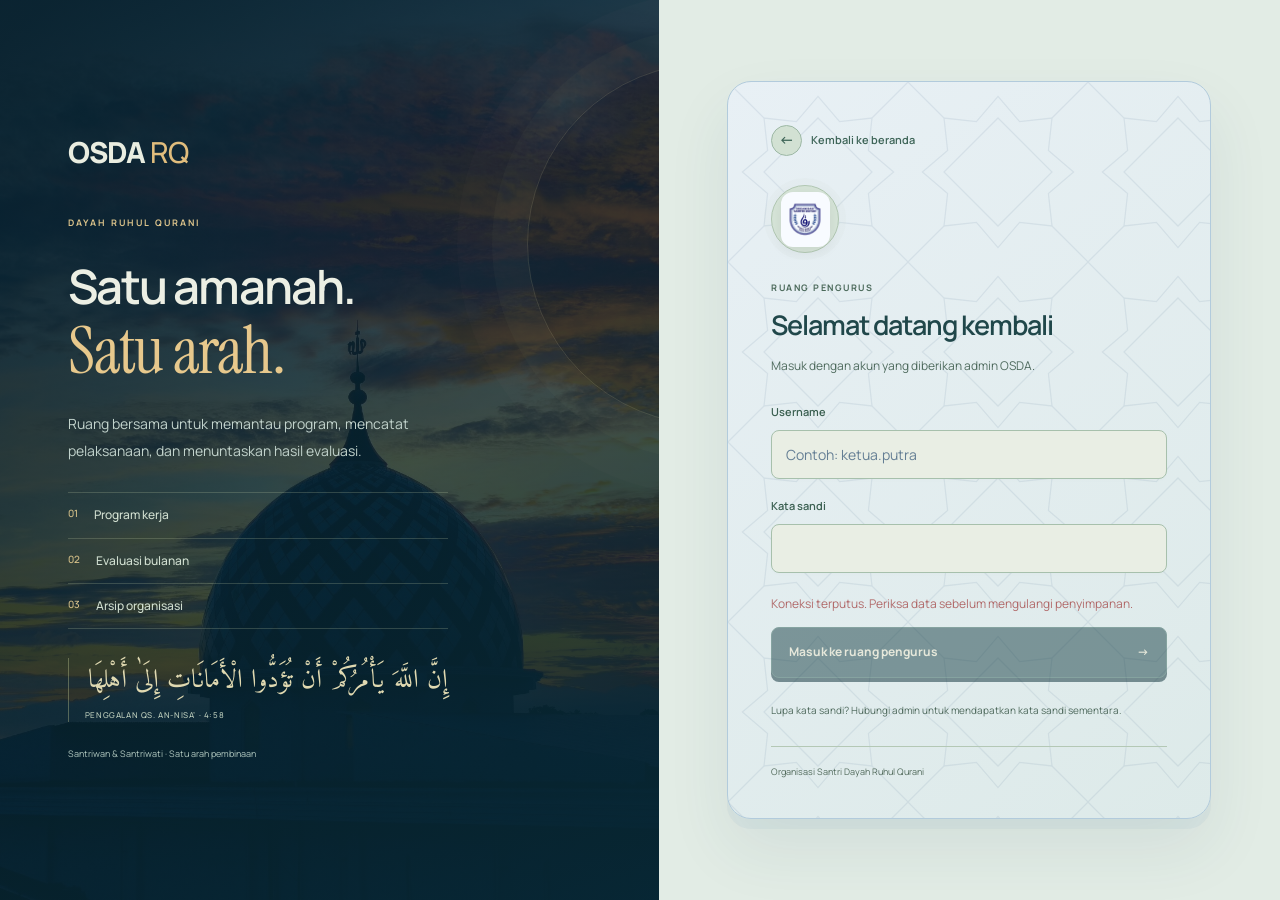
==== ruang-pengurus/index.html @ ea2b53e0 "Rapikan landing ponsel dan alamat ruang pengurus" ====
<!doctype html>
<html lang="id">
  <head>
    <base target="_self" /><meta name="viewport" content="width=device-width, initial-scale=1"><title>Ruang Pengurus · OSDA RQ</title>
    <style>
  @import url("https://fonts.googleapis.com/css2?family=Cormorant+Garamond:wght@500;600;700&family=Plus+Jakarta+Sans:wght@400;500;600;700;800&family=Sora:wght@400;500;600;700&display=swap");
  :root {
    --navy: #1c365e;
    --navy-deep: #101f3a;
    --blue: #3d639c;
    --teal: #2c827f;
    --gold: #bf9559;
    --ink: #21334e;
    --slate: #6c7d92;
    --line: #e2e8f0;
    --pale: #f0f4fa;
    --white: #fff;
    --surface: #e8f0f7;
    --shadow: 0 4px 22px #1c365e05;
    color: var(--ink);
    background: #f4f7fb;
    font:
      14px/1.65 "Plus Jakarta Sans",
      system-ui,
      sans-serif;
    font-synthesis: none;
    -webkit-font-smoothing: antialiased;
  }
  * {
    box-sizing: border-box;
  }
  [hidden] {
    display: none !important;
  }
  .login-screen {
    min-height: 100vh;
    display: grid;
    grid-template-columns: 1fr 1fr;
    background: #f3f6fb;
  }
  .login-story {
    position: relative;
    padding: 70px clamp(35px, 6vw, 110px);
    display: flex;
    flex-direction: column;
    justify-content: center;
    color: #fff;
    overflow: hidden;
    background:
      radial-gradient(ellipse at 100% 100%, #2d646a70, transparent 65%),
      linear-gradient(145deg, #142943, #223f64);
  }
  .login-story::after {
    content: "";
    position: absolute;
    width: 410px;
    height: 410px;
    border: 1px solid #a7c2d51a;
    border-radius: 50%;
    right: -230px;
    top: 6%;
    box-shadow:
      0 0 0 45px #cde0eb06,
      0 0 0 90px #cde0eb04;
    pointer-events: none;
  }
  .login-wordmark {
    font:
      600 22px Sora,
      sans-serif;
    letter-spacing: 2px;
    margin-bottom: 65px;
  }
  .login-wordmark b {
    color: #cfb17b;
  }
  .login-story .eyebrow {
    color: #c9b58b;
    font-size: 9px;
  }
  .login-story h1 {
    color: #fff;
    font-size: clamp(30px, 3.1vw, 48px);
    line-height: 1.45;
    letter-spacing: -1.5px;
    margin: 18px 0;
  }
  .login-story > p {
    color: #b9ccdd;
    max-width: 370px;
    font-size: 13px;
    line-height: 2;
  }
  .login-pillars {
    margin: 25px 0 60px;
    border-top: 1px solid #8aa4bb30;
    max-width: 360px;
  }
  .login-pillars span {
    display: flex;
    gap: 18px;
    border-bottom: 1px solid #8aa4bb30;
    padding: 15px 0;
    font-size: 10px;
    color: #c6b080;
  }
  .login-pillars b {
    color: #d5e1ec;
    font-size: 11px;
    font-weight: 500;
  }
  .login-story > small {
    color: #91aac0;
    font-size: 9px;
  }
  .login-panel {
    width: min(100%, 430px);
    margin: auto;
    padding: 45px 35px;
  }
  .login-logo {
    width: 68px;
    height: 68px;
    display: grid;
    place-items: center;
    background: var(--surface);
    border: 1px solid #dfe7ee;
    border-radius: 19px;
    box-shadow: 0 6px 20px #1c365e07;
    margin-bottom: 29px;
  }
  .login-logo img {
    width: 51px;
    height: 51px;
    object-fit: contain;
  }
  .login-panel .eyebrow {
    font-size: 9px;
    color: #647e97;
  }
  .login-panel h2 {
    font-size: 24px;
    letter-spacing: -0.8px;
    line-height: 1.5;
    margin: 10px 0;
  }
  .login-panel > p {
    color: #63788e;
    font-size: 12px;
    line-height: 1.9;
  }
  .login-panel form {
    margin-top: 27px;
  }
  .login-panel .field {
    margin-bottom: 17px;
    font-size: 11px;
    color: #3c5570;
  }
  .login-panel input {
    min-height: 47px;
    background: var(--surface);
    border-radius: 9px;
    font-size: 13px;
    padding: 11px 13px;
  }
  .login-panel .login-submit {
    width: 100%;
    display: flex;
    justify-content: space-between;
    padding: 13px 17px;
    border-radius: 9px;
    background: #234368;
    font-size: 12px;
    box-shadow: 0 4px 0 #152d49;
  }
  .login-submit:disabled {
    opacity: 0.7;
  }
  .login-panel .login-help {
    font-size: 10px;
    margin-top: 24px;
  }
  .login-owner-action {
    color: #4b6b8a;
    text-decoration: underline;
    text-underline-offset: 4px;
    font-size: 10px;
    padding: 8px 0;
  }
  .login-footer {
    display: block;
    margin-top: 35px;
    color: #7b8da1;
    font-size: 9px;
  }
  #password-dialog {
    max-width: 460px;
  }
  #password-help {
    font-size: 12px;
    color: #63788d;
  }
  .account-grants {
    display: grid;
    gap: 10px;
    margin-top: 24px;
  }
  .account-grant {
    display: flex;
    justify-content: space-between;
    gap: 15px;
    align-items: center;
    padding: 15px;
    border: 1px solid #dfe7ef;
    border-radius: 10px;
    background: var(--surface);
  }
  .account-grant strong {
    display: block;
    font-size: 12px;
  }
  .account-grant small {
    display: block;
    color: #6d8196;
    font-size: 10px;
  }
  .mentor-note {
    padding: 20px;
    border: 1px solid #d9e8e4;
    border-left: 3px solid #6c9b8d;
    border-radius: 11px;
    margin-bottom: 14px;
    background: var(--surface);
  }
  .mentor-note h3 {
    font-size: 14px;
    margin-bottom: 8px;
  }
  .mentor-note p {
    font-size: 12px;
    line-height: 1.9;
  }
  .mentor-note small {
    color: #6c8194;
    font-size: 10px;
  }
  @media (max-width: 760px) {
    .login-screen {
      grid-template-columns: 1fr;
      background: linear-gradient(155deg, #e8f0f7, #f8fafc);
    }
    .login-story {
      display: none;
    }
    .login-panel {
      padding: 40px 27px;
    }
    .login-panel h2 {
      font-size: 24px;
    }
    .login-panel input {
      font-size: 16px;
    }
    .topbar-right > .button {
      font-size: 9px;
      padding: 7px 9px;
    }
    .account-grant {
      flex-wrap: wrap;
    }
  }
  body {
    margin: 0;
  }
  button,
  input,
  select,
  textarea {
    font: inherit;
  }
  button,
  a {
    cursor: pointer;
    -webkit-tap-highlight-color: transparent;
  }
  button {
    border: 0;
    color: inherit;
    background: none;
  }
  button,
  a,
  input,
  select,
  textarea {
    transition:
      background 0.18s,
      border-color 0.18s,
      box-shadow 0.18s,
      transform 0.18s;
  }
  a {
    color: #345e96;
    text-underline-offset: 4px;
  }
  a:hover {
    color: var(--teal);
  }
  :focus-visible {
    outline: 3px solid #5b97cb;
    outline-offset: 3px;
  }
  h1,
  h2,
  h3,
  h4,
  p {
    margin-top: 0;
  }
  h1,
  h2,
  h3,
  h4 {
    font-family: Sora, "Plus Jakarta Sans", sans-serif;
  }
  h1 {
    font-size: 29px;
    line-height: 1.3;
    font-weight: 600;
    letter-spacing: -1.1px;
    margin-bottom: 0;
  }
  h2 {
    font-size: 21px;
    line-height: 1.5;
    font-weight: 600;
    letter-spacing: -0.6px;
  }
  h3 {
    font-size: 17px;
    line-height: 1.5;
    font-weight: 600;
    letter-spacing: -0.35px;
  }
  p {
    line-height: 1.8;
  }
  svg {
    flex-shrink: 0;
    width: 20px;
    height: 20px;
  }
  ::selection {
    background: #c9deed;
    color: #122c4a;
  }
  .skip {
    position: fixed;
    top: -100px;
    left: 20px;
    z-index: 100;
    padding: 12px 20px;
    background: var(--surface);
    border-radius: 8px;
  }
  .skip:focus {
    top: 10px;
  }
  .sidebar {
    position: fixed;
    inset: 0 auto 0 0;
    width: 252px;
    padding: 28px 19px 24px;
    display: flex;
    flex-direction: column;
    overflow-y: auto;
    color: #eef4ff;
    background:
      radial-gradient(ellipse at 0 0, #2b466d66, transparent 55%),
      linear-gradient(165deg, #1b3154, #111f38);
    z-index: 40;
  }
  .brand {
    display: flex;
    align-items: center;
    gap: 12px;
    padding: 0 7px;
    font:
      600 23px/1.2 Sora,
      sans-serif;
    letter-spacing: -0.7px;
  }
  .brand small {
    display: block;
    font:
      500 8px/1.6 "Plus Jakarta Sans",
      sans-serif;
    letter-spacing: 1.3px;
    color: #b5c6e1;
    margin-top: 7px;
  }
  .logo-frame {
    width: 49px;
    height: 55px;
    position: relative;
    overflow: hidden;
    flex-shrink: 0;
    background: #f8fbff;
    border-radius: 12px;
    box-shadow: 0 3px 14px #0001;
  }
  .logo-frame img {
    position: absolute;
    width: 88px;
    height: 88px;
    max-width: none;
    left: 50%;
    top: 50%;
    transform: translate(-50%, -50%);
  }
  .nav-caption {
    font-size: 9px;
    font-weight: 600;
    letter-spacing: 1.7px;
    color: #8da5c6;
    margin: 37px 15px 15px;
  }
  nav {
    display: flex;
    flex-direction: column;
    gap: 6px;
  }
  nav button {
    display: flex;
    align-items: center;
    gap: 13px;
    width: 100%;
    padding: 13px 14px;
    text-align: left;
    font-size: 12px;
    font-weight: 500;
    color: #b9c9e1;
    border: 1px solid transparent;
    border-radius: 10px;
  }
  nav button svg {
    width: 19px;
    height: 19px;
    opacity: 0.85;
  }
  nav button > span {
    flex: 1;
  }
  nav button:hover {
    background: #ffffff09;
    color: white;
    transform: translateX(2px);
  }
  nav button.current {
    color: white;
    background: linear-gradient(100deg, #365983, #2c486e);
    border-color: #5678a44d;
    box-shadow:
      0 4px 16px #06132620,
      inset 3px 0 #b9d5ec;
    font-weight: 700;
  }
  nav button.current svg {
    opacity: 1;
  }
  .nav-count {
    padding: 2px 6px;
    min-width: 21px;
    border-radius: 6px;
    background: #c9def21c;
    color: #cfe1f6;
    font-size: 10px;
    text-align: center;
    font-weight: 600;
  }
  .sidebar-note {
    position: relative;
    padding: 20px 16px 17px;
    margin: 30px 4px 25px;
    border: 1px solid #b1c5e01f;
    border-radius: 12px;
    background: linear-gradient(130deg, #ffffff08, #ffffff01);
  }
  .sidebar-note p {
    font-size: 12px;
    line-height: 1.9;
    margin-bottom: 9px;
    color: #aabedb;
  }
  .sidebar-note strong {
    color: #e4edf9;
    font-weight: 600;
  }
  .sidebar-note small {
    font-size: 9px;
    color: #8ba5c8;
  }
  .sidebar-note-mark {
    position: absolute;
    right: 13px;
    top: 13px;
    font-size: 21px;
    color: #d9b680;
  }
  .sidebar-bottom {
    display: flex;
    align-items: start;
    gap: 10px;
    margin: auto 10px 0;
    padding-top: 23px;
    border-top: 1px solid #c3d3e719;
    font-size: 11px;
    font-weight: 600;
  }
  .sidebar-bottom small {
    display: block;
    margin-top: 4px;
    font-size: 9px;
    font-weight: 400;
    color: #8da5c4;
  }
  .online-dot {
    width: 7px;
    height: 7px;
    border-radius: 50%;
    background: #83b9b0;
    margin-top: 6px;
    box-shadow: 0 0 0 4px #83b9b012;
  }
  .menu-scrim {
    display: none;
  }
  .app-shell {
    margin-left: 252px;
    min-height: 100vh;
    display: flex;
    flex-direction: column;
  }
  .topbar {
    min-height: 86px;
    padding: 18px 34px;
    background: #ffffffed;
    border-bottom: 1px solid var(--line);
    display: flex;
    justify-content: space-between;
    align-items: center;
    gap: 20px;
  }
  .eyebrow {
    display: block;
    margin-bottom: 8px;
    color: #7688a1;
    font-size: 9px;
    line-height: 1.6;
    font-weight: 700;
    letter-spacing: 1.45px;
  }
  .topbar .eyebrow {
    font-size: 8px;
    margin-bottom: 4px;
    letter-spacing: 1.6px;
  }
  .topbar strong {
    font-size: 13px;
    font-weight: 700;
  }
  .topbar-right {
    display: flex;
    align-items: center;
    gap: 23px;
  }
  .topbar-date {
    color: var(--slate);
    font-size: 11px;
  }
  .operator-badge {
    display: flex;
    align-items: center;
    gap: 10px;
    padding-left: 23px;
    border-left: 1px solid var(--line);
    color: #344e70;
    font-size: 11px;
    font-weight: 700;
  }
  .operator-badge b {
    display: grid;
    place-items: center;
    width: 37px;
    height: 37px;
    border: 3px solid white;
    box-shadow: 0 0 0 1px #dce6f0;
    border-radius: 50%;
    background: #e6eef7;
    font-size: 11px;
    color: #3d628a;
  }
  .operator-badge small {
    display: block;
    font-size: 9px;
    font-weight: 400;
    margin-top: 2px;
    color: #8796a8;
  }
  .iconbutton.mobile-menu {
    display: none;
  }
  main {
    padding: 32px 34px 45px;
    flex: 1;
    min-width: 0;
  }
  main:focus {
    outline: none;
  }
  .page-heading {
    display: flex;
    align-items: center;
    justify-content: space-between;
    gap: 20px;
    margin-bottom: 26px;
  }
  .page-subtitle {
    color: var(--slate);
    font-size: 12px;
    margin: 9px 0 0;
  }
  .button {
    display: inline-flex;
    align-items: center;
    justify-content: center;
    gap: 8px;
    padding: 11px 17px;
    border: 1px solid var(--navy);
    border-radius: 9px;
    background: var(--navy);
    color: white;
    font-size: 11px;
    font-weight: 700;
    line-height: 1.6;
    text-decoration: none;
    white-space: nowrap;
    box-shadow: 0 3px 8px #1c365e0a;
  }
  .button svg {
    width: 16px;
    height: 16px;
  }
  .button:hover {
    background: #294e7a;
    border-color: #294e7a;
    box-shadow: 0 4px 12px #1c365e1a;
    transform: translateY(-1px);
  }
  .button:active {
    transform: translateY(1px);
  }
  .button.secondary {
    background: var(--surface);
    color: #415a7a;
    border-color: #dbe3ed;
    box-shadow: none;
  }
  .button.secondary:hover {
    background: #f1f6fc;
    border-color: #b9cce2;
  }
  .button.small {
    font-size: 10px;
    padding: 7px 10px;
  }
  .button.danger {
    background: #fff8f7;
    color: #a55f5b;
    border-color: #ead6d2;
  }
  .button:disabled {
    opacity: 0.5;
    cursor: wait;
    transform: none;
  }
  .global-filters {
    display: flex;
    align-items: end;
    gap: 15px;
    margin-bottom: 26px;
    padding: 17px 21px;
    border: 1px solid #e0e7f0;
    border-radius: 13px;
    background: var(--surface);
    box-shadow: var(--shadow);
  }
  .global-filters label {
    min-width: 155px;
    font-size: 10px;
    font-weight: 600;
    color: #637790;
    line-height: 1.5;
  }
  .global-filters select,
  .global-filters input {
    display: block;
    margin-top: 8px;
    width: 100%;
    background: #f8fafd;
    border-color: #e6ebf2;
  }
  .global-filters > span {
    margin-left: auto;
    align-self: center;
    padding-left: 13px;
    font-size: 10px;
    color: #668d88;
    line-height: 1.7;
    white-space: nowrap;
  }
  .global-filters > span::before {
    content: "";
    display: inline-block;
    width: 5px;
    height: 5px;
    margin-right: 6px;
    border-radius: 50%;
    background: currentColor;
  }
  select,
  input,
  textarea {
    background: var(--surface);
    border: 1px solid #d9e2ed;
    border-radius: 8px;
    padding: 11px 12px;
    color: var(--ink);
    max-width: 100%;
    min-width: 0;
    font-size: 12px;
  }
  select {
    cursor: pointer;
  }
  input:hover,
  select:hover,
  textarea:hover {
    border-color: #b1c2d9;
  }
  input:focus,
  select:focus,
  textarea:focus {
    border-color: #799bbf;
    box-shadow: 0 0 0 3px #4879a70b;
  }
  textarea {
    resize: vertical;
    min-height: 88px;
  }
  input[type="checkbox"] {
    accent-color: var(--teal);
    width: 17px;
    height: 17px;
    cursor: pointer;
  }
  input::placeholder {
    color: #9aa8ba;
  }
  .welcome {
    position: relative;
    isolation: isolate;
    overflow: hidden;
    background:
      radial-gradient(ellipse at 90% 0%, #55769d40, transparent 55%),
      linear-gradient(116deg, #172e50, #294c78);
    color: white;
    padding: 32px;
    border-radius: 18px;
    display: grid;
    grid-template-columns: 1.2fr 1fr;
    align-items: center;
    gap: 35px;
    box-shadow: 0 10px 28px #18335310;
  }
  .welcome::before {
    content: "";
    position: absolute;
    z-index: -1;
    width: 380px;
    height: 380px;
    right: -150px;
    top: -230px;
    border: 1px solid #c5d8ed1f;
    border-radius: 50%;
    box-shadow:
      0 0 0 35px #d7e6f706,
      0 0 0 75px #d7e6f704;
  }
  .hero-tag {
    display: inline-flex;
    align-items: center;
    gap: 7px;
    margin-bottom: 17px;
    color: #cbdcf0;
    font-size: 8px;
    font-weight: 600;
    letter-spacing: 1.4px;
  }
  .hero-tag i {
    width: 6px;
    height: 6px;
    border-radius: 50%;
    background: #cfb080;
    box-shadow: 0 0 0 4px #cfb08012;
    animation: breathe 3s ease-in-out infinite;
  }
  .welcome h2 {
    font-size: clamp(27px, 2.5vw, 37px);
    font-weight: 500;
    line-height: 1.35;
    letter-spacing: -1.2px;
    margin-bottom: 16px;
  }
  .welcome h2 em {
    color: #acd6db;
    font-style: normal;
  }
  .welcome p {
    font-size: 11px;
    line-height: 1.9;
    color: #c0d0e4;
    max-width: 430px;
    margin-bottom: 0;
  }
  .hero-actions {
    display: flex;
    flex-wrap: wrap;
    gap: 9px;
    margin: 21px 0;
  }
  .hero-primary {
    color: #183758;
    background: #f4f8fc;
    border-color: #f4f8fc;
    padding: 10px 16px;
  }
  .hero-primary:hover {
    background: var(--surface);
    border-color: white;
  }
  .hero-secondary {
    color: #e4eef9;
    background: #ffffff08;
    border-color: #a9bed04d;
    padding: 10px 16px;
    box-shadow: none;
  }
  .hero-secondary:hover {
    background: #ffffff15;
    border-color: #b4cce270;
  }
  .hero-context {
    display: flex;
    flex-wrap: wrap;
    align-items: center;
    gap: 14px;
    font-size: 9px;
    color: #9db5d0;
  }
  .hero-context > span {
    display: inline-flex;
    align-items: center;
    gap: 7px;
  }
  .hero-context > span + span {
    border-left: 1px solid #a2bad43b;
    padding-left: 14px;
  }
  .hero-context svg {
    width: 14px;
    height: 14px;
  }
  .readiness-card {
    align-self: center;
    padding: 22px;
    border: 1px solid #c6d9ef29;
    background: linear-gradient(135deg, #ffffff10, #ffffff05);
    border-radius: 14px;
    backdrop-filter: blur(8px);
    box-shadow: 0 15px 35px #101f3a0f;
  }
  .readiness-heading > span {
    display: flex;
    align-items: center;
    gap: 8px;
    color: #d2b783;
    font-size: 8px;
    font-weight: 600;
    letter-spacing: 1px;
  }
  .readiness-heading svg {
    width: 15px;
    height: 15px;
  }
  .readiness-heading > b {
    display: block;
    margin-top: 8px;
    color: #dfebf7;
    font-size: 9px;
    font-weight: 500;
    letter-spacing: 0.6px;
  }
  .readiness-body {
    display: flex;
    align-items: center;
    justify-content: center;
    gap: 21px;
    padding: 23px 0;
  }
  .progress-ring {
    width: 114px;
    height: 114px;
    flex-shrink: 0;
    border-radius: 50%;
    padding: 7px;
    background: conic-gradient(
      from -90deg,
      #94cdc9 var(--progress),
      #98aec62b 0
    );
    box-shadow: 0 0 24px #9dd9d00a;
  }
  .progress-ring > div {
    display: flex;
    flex-direction: column;
    justify-content: center;
    align-items: center;
    width: 100%;
    height: 100%;
    border-radius: 50%;
    background: #29466b;
  }
  .progress-ring strong {
    font:
      500 28px/1.3 Sora,
      sans-serif;
    letter-spacing: -1px;
  }
  .progress-ring small {
    font-size: 13px;
    margin-left: 1px;
    color: #c3dadf;
  }
  .progress-ring span {
    margin-top: 3px;
    font-size: 9px;
    color: #b8d1de;
  }
  .readiness-text > strong {
    font:
      500 28px/1.4 Sora,
      sans-serif;
  }
  .readiness-text > strong > span {
    font-size: 17px;
    font-weight: 400;
    color: #91aac6;
  }
  .readiness-text p {
    font-size: 10px;
    color: #b2c8df;
    line-height: 1.8;
    max-width: 115px;
    margin-top: 7px;
  }
  .readiness-foot {
    display: flex;
    align-items: center;
    gap: 8px;
    padding-top: 14px;
    border-top: 1px solid #c9d9ec1a;
    color: #bed1e6;
    font-size: 9px;
  }
  .readiness-foot svg {
    width: 14px;
    height: 14px;
    color: #9ec6ce;
  }
  .stats {
    display: grid;
    grid-template-columns: repeat(4, minmax(0, 1fr));
    gap: 15px;
    margin: 22px 0;
  }
  .stat {
    position: relative;
    border: 1px solid var(--line);
    background: var(--surface);
    border-radius: 13px;
    padding: 21px;
    box-shadow: var(--shadow);
  }
  .stat span {
    font-size: 11px;
    color: #6b7e97;
    line-height: 1.6;
  }
  .stat > strong {
    display: block;
    font:
      500 31px/1.3 Sora,
      sans-serif;
    color: #233c5f;
    margin-top: 13px;
    letter-spacing: -1.4px;
    font-variant-numeric: tabular-nums;
  }
  .stat > small {
    display: block;
    margin-top: 8px;
    color: #8a99ac;
    font-size: 9px;
  }
  .stat-top {
    display: flex;
    gap: 8px;
    justify-content: space-between;
    align-items: center;
  }
  .stat-top > span {
    max-width: 125px;
  }
  .stat-icon {
    display: grid;
    place-items: center;
    width: 35px;
    height: 35px;
    flex-shrink: 0;
    border-radius: 10px;
    background: #edf2fa;
    color: #5476a7;
  }
  .stat-icon svg {
    width: 18px;
    height: 18px;
  }
  .stat-amber .stat-icon {
    background: #fbf4e9;
    color: #ae8550;
  }
  .stat-teal .stat-icon {
    background: #eaf5f2;
    color: #458e85;
  }
  .stat-violet .stat-icon {
    background: #f0edf8;
    color: #8b7aa9;
  }
  .dashboard-stats .stat:hover {
    transform: translateY(-3px);
    box-shadow: 0 8px 25px #18335309;
  }
  .dashboard-stats .stat {
    transition:
      transform 0.2s,
      box-shadow 0.2s;
  }
  .section-heading {
    display: flex;
    align-items: end;
    justify-content: space-between;
    gap: 15px;
    margin: 30px 0 15px;
  }
  .section-heading .eyebrow {
    font-size: 8px;
    margin-bottom: 4px;
  }
  .section-heading h2 {
    margin: 0;
    font-size: 19px;
  }
  .section-note {
    color: #8a9ab0;
    font-size: 10px;
  }
  .quick-grid {
    display: grid;
    grid-template-columns: repeat(4, minmax(0, 1fr));
    gap: 13px;
    margin-bottom: 27px;
  }
  .quick-action {
    display: flex;
    flex-wrap: wrap;
    align-items: center;
    gap: 12px;
    position: relative;
    border: 1px solid #dfe7f1;
    background: var(--surface);
    border-radius: 12px;
    padding: 17px 15px;
    text-align: left;
  }
  .quick-action:hover {
    transform: translateY(-3px);
    border-color: #b4c7e1;
    box-shadow: 0 7px 20px #18335308;
  }
  .quick-icon {
    display: grid;
    place-items: center;
    width: 32px;
    height: 32px;
    border-radius: 9px;
    color: #4a72a8;
    background: #edf3fb;
  }
  .quick-icon svg {
    width: 17px;
    height: 17px;
  }
  .quick-action > span:nth-child(2) {
    flex-basis: 100%;
  }
  .quick-action strong {
    display: block;
    font-size: 11px;
    font-weight: 700;
  }
  .quick-action small {
    display: block;
    font-size: 9px;
    color: #8b9aaf;
    margin-top: 4px;
    line-height: 1.7;
  }
  .quick-action > i {
    position: absolute;
    top: 21px;
    right: 14px;
    color: #a3b3c6;
  }
  .quick-action > i svg {
    width: 15px;
    height: 15px;
  }
  .tone-teal .quick-icon {
    background: #eaf5f3;
    color: #4b9287;
  }
  .tone-amber .quick-icon {
    background: #fcf3e7;
    color: #b78b4e;
  }
  .tone-violet .quick-icon {
    background: #f2eff9;
    color: #8b7daf;
  }
  .panel {
    background: var(--surface);
    border: 1px solid var(--line);
    padding: 25px;
    border-radius: 14px;
    margin: 22px 0;
    box-shadow: var(--shadow);
  }
  .panel h3 {
    margin-bottom: 14px;
  }
  .panel p {
    font-size: 12px;
  }
  .panel-head {
    display: flex;
    align-items: center;
    justify-content: space-between;
    gap: 20px;
    margin-bottom: 20px;
  }
  .panel-head h2,
  .panel-head h3 {
    margin-bottom: 0;
  }
  .panel-head p {
    margin: 8px 0 0;
    font-size: 11px;
    color: var(--slate);
  }
  .panel-symbol {
    display: grid;
    place-items: center;
    width: 37px;
    height: 37px;
    background: #eef4fb;
    border: 1px solid #e5edf6;
    color: #6c8db4;
    border-radius: 10px;
    flex-shrink: 0;
  }
  .focus-panel {
    margin-top: 0;
  }
  .focus-panel .table-wrap {
    border-radius: 9px;
  }
  .inline-note {
    display: flex;
    align-items: start;
    gap: 8px;
    padding-top: 17px;
    font-size: 10px;
    line-height: 1.8;
    color: #79908f;
  }
  .inline-note svg {
    width: 15px;
    height: 15px;
    margin-top: 2px;
  }
  .split {
    display: grid;
    grid-template-columns: 1fr 1fr;
    gap: 20px;
  }
  .split > .panel {
    margin-top: 0;
  }
  .insight-grid {
    display: grid;
    grid-template-columns: 1.1fr 1fr;
    gap: 22px;
  }
  .insight-grid .panel {
    margin-top: 0;
  }
  .insight-stack {
    display: flex;
    flex-direction: column;
    gap: 20px;
  }
  .insight-stack .panel {
    margin: 0;
  }
  .department-row {
    display: flex;
    align-items: center;
    gap: 13px;
    padding: 16px 0;
    border-top: 1px solid #edf1f6;
  }
  .department-index {
    font-size: 9px;
    color: #9aafc4;
    min-width: 20px;
  }
  .department-row > div {
    flex: 1;
    min-width: 0;
  }
  .department-row strong {
    display: block;
    font-size: 11px;
    font-weight: 600;
  }
  .department-row > span:last-child {
    color: #8b9caf;
    font-size: 9px;
    white-space: nowrap;
  }
  .mini-meter {
    height: 4px;
    max-width: 180px;
    background: #edf2f7;
    border-radius: 5px;
    margin-top: 9px;
    overflow: hidden;
  }
  .mini-meter i {
    display: block;
    height: 100%;
    background: linear-gradient(90deg, #83adb7, #638baf);
    border-radius: inherit;
  }
  .next-event {
    background: linear-gradient(145deg, #fff, #f6f9fe);
  }
  .next-event h2 {
    margin: 12px 0 9px;
    font-size: 21px;
  }
  .next-event p {
    font-size: 11px;
    color: var(--slate);
  }
  .event-type {
    color: #7794b5;
    font-size: 10px;
    font-weight: 600;
  }
  .continuity-card {
    position: relative;
    overflow: hidden;
    padding: 23px 25px;
    border: 1px solid #d9e7e9;
    border-radius: 14px;
    background: linear-gradient(130deg, #eaf4f2, #edf3fa);
  }
  .continuity-card::after {
    content: "";
    width: 145px;
    height: 145px;
    position: absolute;
    right: -95px;
    top: -45px;
    border: 20px solid #acc7d217;
    border-radius: 50%;
    pointer-events: none;
  }
  .continuity-card .eyebrow {
    color: #6b9296;
    font-size: 8px;
  }
  .continuity-card h3 {
    font-size: 18px;
    margin-bottom: 11px;
    color: #365b6e;
  }
  .continuity-card p {
    font-size: 11px;
    color: #7a949e;
    margin-bottom: 16px;
  }
  .continuity-card > .button {
    font-size: 10px;
    background: #fbfdfd;
    border-color: #cddfe3;
    color: #466d7d;
  }
  .continuity-card .period-strip {
    margin-bottom: 0;
  }
  .muted {
    color: var(--slate);
  }
  .small-text {
    font-size: 11px;
    line-height: 1.8;
  }
  .toolbar {
    display: flex;
    align-items: center;
    justify-content: space-between;
    gap: 13px;
    flex-wrap: wrap;
    margin: 20px 0;
  }
  .toolbar p {
    font-size: 12px;
    color: var(--slate);
    margin: 0;
    flex: 1;
    min-width: 170px;
  }
  .toolbar-actions {
    display: flex;
    gap: 8px;
    flex-wrap: wrap;
  }
  .table-wrap {
    overflow-x: auto;
    background: var(--surface);
    border: 1px solid var(--line);
    border-radius: 12px;
    scrollbar-width: thin;
    scrollbar-color: #c7d5e5 transparent;
  }
  .table-wrap table {
    min-width: 700px;
  }
  table {
    width: 100%;
    border-collapse: collapse;
    font-size: 12px;
  }
  th {
    padding: 15px;
    text-align: left;
    font-size: 10px;
    font-weight: 600;
    color: #6c83a0;
    background: #f2f6fb;
    white-space: nowrap;
  }
  td {
    padding: 18px 15px;
    border-bottom: 1px solid #ebf0f6;
    vertical-align: top;
    line-height: 1.8;
  }
  tbody tr {
    transition: background 0.16s;
  }
  tbody tr:hover {
    background: #f8fbff;
  }
  tr:last-child td {
    border-bottom: 0;
  }
  td strong {
    font-weight: 600;
  }
  td small {
    display: block;
    font-size: 10px;
    color: #8696ab;
    margin-top: 4px;
  }
  td .actions {
    display: flex;
    gap: 6px;
    flex-wrap: wrap;
  }
  .badge {
    display: inline-flex;
    align-items: center;
    gap: 5px;
    padding: 5px 8px;
    border-radius: 6px;
    font-size: 9px;
    line-height: 1.6;
    font-weight: 600;
    background: #edf3fb;
    color: #6883aa;
    white-space: nowrap;
  }
  .badge::before {
    content: "";
    width: 4px;
    height: 4px;
    border-radius: 50%;
    background: currentColor;
    flex-shrink: 0;
  }
  .badge.good {
    background: #eaf5f0;
    color: #468a76;
  }
  .badge.warn {
    background: #fcf4e6;
    color: #ac854c;
  }
  .badge.bad {
    background: #fbefed;
    color: #b3736a;
  }
  .badge.neutral {
    background: #f0f3f8;
    color: #8191a8;
  }
  .empty {
    padding: 42px 22px;
    margin: 20px 0;
    text-align: center;
    background: linear-gradient(140deg, #fbfcfe, #f5f8fc);
    border: 1px dashed #cddceb;
    border-radius: 13px;
  }
  .empty-icon {
    display: inline-grid;
    place-items: center;
    width: 52px;
    height: 52px;
    border-radius: 16px;
    background: #eaf1f9;
    color: #7b9abb;
    margin-bottom: 16px;
    box-shadow: 0 0 0 7px #f2f6fb;
  }
  .empty-icon svg {
    width: 24px;
    height: 24px;
  }
  .empty h3 {
    font-size: 16px;
    margin-bottom: 9px;
  }
  .empty p {
    max-width: 460px;
    margin: 0 auto;
    font-size: 12px;
    color: #8597ae;
    line-height: 1.9;
  }
  .tabs {
    display: flex;
    gap: 6px;
    flex-wrap: wrap;
  }
  .tabs button {
    font-size: 11px;
    padding: 9px 14px;
    border: 1px solid var(--line);
    border-radius: 8px;
    background: var(--surface);
    color: #7890aa;
  }
  .tabs button:hover {
    border-color: #aebfd4;
  }
  .tabs button.active {
    background: var(--navy);
    color: white;
    border-color: var(--navy);
    box-shadow: 0 4px 9px #1c365e12;
  }
  .period-strip {
    display: flex;
    gap: 8px;
    align-items: center;
    flex-wrap: wrap;
    margin: 22px 0;
  }
  .period-strip span {
    font-size: 11px;
    color: var(--slate);
    margin-right: 8px;
  }
  .period-strip button {
    font-size: 10px;
    padding: 9px 13px;
    background: var(--surface);
    border: 1px solid var(--line);
    border-radius: 8px;
  }
  .period-strip button:hover {
    border-color: #a8bed6;
    color: var(--blue);
  }
  .period-strip .active {
    border-color: #9bb4d4;
    background: #eaf1fa;
    font-weight: 700;
    color: #456995;
  }
  .roster {
    background: var(--surface);
    border: 1px solid var(--line);
    border-radius: 14px;
    margin: 22px 0;
    overflow: hidden;
    box-shadow: var(--shadow);
  }
  .roster-title {
    display: flex;
    align-items: center;
    gap: 13px;
    padding: 19px 24px;
    border-bottom: 1px solid var(--line);
    background: linear-gradient(100deg, #f4f7fc, #fbfcfe);
  }
  .roster-title > span {
    display: grid;
    place-items: center;
    width: 30px;
    height: 30px;
    border: 1px solid #dce6f2;
    border-radius: 9px;
    background: #eaf0f8;
    color: #6a87ac;
    font-size: 10px;
  }
  .roster-title h3 {
    font-size: 15px;
    margin: 0;
  }
  .member-grid {
    display: grid;
    grid-template-columns: repeat(auto-fit, minmax(205px, 1fr));
    gap: 17px;
    padding: 23px;
  }
  .member {
    position: relative;
    border: 1px solid var(--line);
    padding: 21px;
    border-radius: 12px;
    background: linear-gradient(145deg, #fff, #fbfcfe);
    transition:
      transform 0.2s,
      box-shadow 0.2s;
  }
  .member:hover {
    transform: translateY(-3px);
    box-shadow: 0 8px 20px #1c365e08;
  }
  .member-avatar {
    display: inline-grid;
    place-items: center;
    width: 42px;
    height: 42px;
    margin-bottom: 15px;
    border-radius: 13px;
    background: linear-gradient(130deg, #e3ecf8, #e5f0f1);
    font:
      600 14px Sora,
      sans-serif;
    color: #52749d;
    border: 1px solid #dce7f2;
  }
  .member-avatar svg {
    width: 20px;
    height: 20px;
  }
  .member .role {
    font-size: 9px;
    color: #7f95af;
    margin-bottom: 8px;
  }
  .member strong {
    display: block;
    font-size: 13px;
    line-height: 1.8;
  }
  .member .meta {
    font-size: 10px;
    color: #8395ab;
    margin: 9px 0 14px;
  }
  .member.empty-member {
    background: #fafbfd;
    border-style: dashed;
  }
  .member.empty-member strong {
    font-weight: 500;
    color: #a5b1c1;
  }
  .member.empty-member .member-avatar {
    background: #f0f3f7;
    border-color: #e8edf3;
    color: #b4c2d0;
  }
  .event-grid {
    display: grid;
    grid-template-columns: repeat(2, minmax(0, 1fr));
    gap: 20px;
  }
  .event-card {
    position: relative;
    overflow: hidden;
    background: var(--surface);
    border: 1px solid var(--line);
    border-radius: 15px;
    padding: 26px;
    box-shadow: var(--shadow);
    transition:
      transform 0.2s,
      box-shadow 0.2s;
  }
  .event-card::before {
    content: "";
    position: absolute;
    inset: 0 0 auto;
    height: 4px;
    background: linear-gradient(90deg, #426797, #8cb8b7);
  }
  .event-card:hover {
    transform: translateY(-4px);
    box-shadow: 0 9px 25px #1c365e0a;
  }
  .event-card h3 {
    font-size: 23px;
    font-weight: 500;
    line-height: 1.5;
    margin: 17px 0 12px;
  }
  .event-card p {
    font-size: 12px;
    color: var(--slate);
  }
  .event-card .button {
    margin-top: 10px;
  }
  .countdown {
    display: flex;
    gap: 10px;
    margin: 21px 0;
    font-variant-numeric: tabular-nums;
  }
  .countdown > div {
    text-align: center;
    min-width: 49px;
    border: 1px solid #e1e8f2;
    background: #f3f7fc;
    border-radius: 10px;
    padding: 10px 9px;
  }
  .countdown b {
    display: block;
    font:
      500 22px/1.3 Sora,
      sans-serif;
    color: #44678f;
  }
  .countdown small {
    display: block;
    font-size: 8px;
    margin-top: 5px;
    color: #8d9fb5;
  }
  .event-banner {
    position: relative;
    overflow: hidden;
    padding: 33px;
    border-radius: 17px;
    margin: 22px 0;
    background:
      radial-gradient(ellipse at right top, #5b8b9e50, transparent 60%),
      linear-gradient(120deg, #1c365c, #2e527a);
    color: white;
  }
  .event-banner::after {
    content: "";
    width: 310px;
    height: 310px;
    border: 1px solid #c4d7eb1c;
    border-radius: 50%;
    position: absolute;
    top: -170px;
    right: -60px;
    box-shadow: 0 0 0 45px #c9dbea05;
    pointer-events: none;
  }
  .event-banner h2 {
    font-size: 32px;
    font-weight: 500;
    margin: 10px 0;
  }
  .event-banner p {
    font-size: 12px;
    color: #c0d3e8;
  }
  .event-banner .eyebrow {
    color: #a2c5cf;
  }
  .event-banner .countdown > div {
    border-color: #b9cde328;
    background: #ffffff09;
    min-width: 63px;
  }
  .event-banner .countdown b {
    color: #e9f0fa;
  }
  .event-banner .countdown small {
    color: #a6c3dd;
  }
  .task-row {
    display: flex;
    align-items: center;
    gap: 13px;
    padding: 17px 0;
    border-bottom: 1px solid #edf1f6;
  }
  .task-row:last-child {
    border: 0;
  }
  .task-row > div {
    flex: 1;
  }
  .task-row strong {
    font-size: 12px;
  }
  .task-row p {
    font-size: 10px;
    color: #8698ad;
    margin: 5px 0 0;
  }
  .task-row:has(input:checked) strong {
    color: #8c9eaa;
    text-decoration: line-through;
  }
  .issue {
    border-left: 3px solid #9bb9c5;
  }
  .issue h3 {
    font-size: 18px;
    margin: 14px 0;
  }
  .issue .route {
    display: inline-block;
    padding: 5px 9px;
    border-radius: 6px;
    background: #edf4fa;
    color: #6887a8;
    font-size: 10px;
  }
  .issue dl {
    display: grid;
    grid-template-columns: 1fr 1fr;
    gap: 22px;
  }
  .issue dt {
    font-size: 9px;
    color: #8a9ab0;
    letter-spacing: 1px;
    margin-bottom: 7px;
  }
  .issue dd {
    margin: 0;
    font-size: 12px;
    line-height: 1.9;
    white-space: pre-wrap;
  }
  .issue-footer {
    display: flex;
    align-items: center;
    justify-content: space-between;
    gap: 15px;
    border-top: 1px solid var(--line);
    padding-top: 19px;
    font-size: 11px;
    color: var(--slate);
  }
  .searchbar {
    display: flex;
    gap: 10px;
    flex-wrap: wrap;
    margin: 22px 0;
  }
  .searchbar input {
    flex: 1;
    min-width: 190px;
    background: var(--surface);
    padding: 13px 16px;
  }
  .searchbar select {
    max-width: 210px;
  }
  .pagination {
    display: flex;
    justify-content: space-between;
    align-items: center;
    gap: 10px;
    font-size: 11px;
    color: var(--slate);
    margin: 22px 0;
  }
  .pagination > div {
    display: flex;
    gap: 8px;
  }
  .notice {
    font-size: 11px;
    line-height: 1.9;
    padding: 15px 18px;
    border: 1px solid #e0e9f2;
    border-left: 3px solid #98b7cc;
    border-radius: 0 9px 9px 0;
    background: #eef4fa;
    color: #6f8aa5;
    margin: 22px 0;
  }
  .setting-links {
    display: flex;
    gap: 16px;
    flex-wrap: wrap;
    margin: 22px 0;
    font-size: 12px;
  }
  .field {
    display: block;
    margin: 18px 0;
    font-size: 12px;
    font-weight: 600;
    color: #516783;
  }
  .field input,
  .field select,
  .field textarea {
    display: block;
    width: 100%;
    margin-top: 9px;
    font-size: 13px;
    font-weight: 400;
  }
  .field small {
    display: block;
    margin-top: 7px;
    font-size: 10px;
    font-weight: 400;
    color: #8b9bb0;
    line-height: 1.8;
  }
  .field-pair {
    display: grid;
    grid-template-columns: 1fr 1fr;
    gap: 16px;
  }
  .field-pair .field {
    margin: 8px 0;
  }
  .check-field {
    display: flex;
    align-items: center;
    gap: 10px;
    font-size: 12px;
    margin: 21px 0;
  }
  .check-field input {
    width: 17px;
    height: 17px;
    flex-shrink: 0;
  }
  .form-error {
    color: #b16a6a;
    font-size: 12px;
    line-height: 1.8;
    margin-top: 20px;
  }
  .iconbutton {
    display: grid;
    place-items: center;
    padding: 7px;
    font-size: 24px;
    line-height: 1;
    color: #7890ab;
    border-radius: 8px;
  }
  .iconbutton:hover {
    background: #edf3f9;
    color: #2b4b74;
  }
  dialog {
    width: 640px;
    max-width: calc(100vw - 30px);
    max-height: 90vh;
    overflow: auto;
    border: 1px solid #dce5ef;
    border-radius: 19px;
    padding: 29px;
    color: var(--ink);
    box-shadow: 0 25px 100px #091b3a38;
  }
  dialog[open] {
    animation: dialogIn 0.2s ease-out;
  }
  dialog::backdrop {
    background: #132641a1;
    backdrop-filter: blur(5px);
  }
  .dialog-heading {
    display: flex;
    align-items: center;
    justify-content: space-between;
    gap: 20px;
    padding-bottom: 18px;
    margin-bottom: 20px;
    border-bottom: 1px solid var(--line);
  }
  .dialog-heading h2 {
    font-size: 21px;
    margin: 0;
  }
  .dialog-actions {
    display: flex;
    justify-content: end;
    gap: 10px;
    padding-top: 20px;
    margin-top: 24px;
    border-top: 1px solid var(--line);
  }
  .toast {
    position: fixed;
    left: 50%;
    bottom: 25px;
    transform: translateX(-50%);
    background: #1c365e;
    color: white;
    border: 1px solid #55749a;
    padding: 14px 20px;
    border-radius: 11px;
    font-size: 12px;
    line-height: 1.8;
    z-index: 100;
    max-width: 90vw;
    width: max-content;
    box-shadow: 0 8px 35px #172f4c33;
  }
  .toast[hidden] {
    display: none;
  }
  footer {
    display: flex;
    justify-content: space-between;
    gap: 20px;
    padding: 22px 34px;
    border-top: 1px solid var(--line);
    font-size: 9px;
    color: #96a6bb;
  }
  .busy #page {
    opacity: 0.55;
    pointer-events: none;
    transition: opacity 0.2s;
  }
  .busy #sync-state {
    color: #b59258;
  }
  .button-row {
    display: flex;
    gap: 10px;
    flex-wrap: wrap;
  }
  .prewrap {
    white-space: pre-wrap;
  }
  .print-context {
    display: none;
  }
  .section-label {
    font-size: 11px;
    color: var(--slate);
    font-weight: 600;
    margin: 24px 0 12px;
  }
  .required-note {
    font-size: 11px;
    color: var(--slate);
    line-height: 1.8;
    margin: 13px 0;
  }
  .agenda-panel {
    margin-bottom: 28px;
  }
  .agenda-panel .table-wrap,
  .dossier-panel .table-wrap {
    margin-top: 22px;
  }
  .agenda-number {
    display: inline-grid;
    place-items: center;
    width: 24px;
    height: 24px;
    margin-right: 9px;
    background: #eaf1fa;
    color: #7494b6;
    border-radius: 7px;
    font-size: 10px;
    font-weight: 700;
  }
  .monthly-report {
    background: var(--surface);
    border: 1px solid var(--line);
    border-radius: 14px;
    padding: 31px;
    box-shadow: var(--shadow);
  }
  .report-heading {
    padding-bottom: 24px;
    border-bottom: 2px solid #637e9e;
    margin-bottom: 25px;
  }
  .report-heading h2 {
    margin: 9px 0 12px;
    font-size: 24px;
  }
  .report-heading p {
    margin-bottom: 17px;
    font-size: 13px;
  }
  .report-meta {
    display: flex;
    flex-wrap: wrap;
    justify-content: space-between;
    gap: 10px;
    font-size: 10px;
    color: var(--slate);
  }
  .report-stats {
    grid-template-columns: repeat(3, minmax(0, 1fr));
  }
  .report-stats .stat {
    box-shadow: none;
    background: #f5f8fc;
  }
  .report-section {
    margin-top: 32px;
  }
  .report-section > h3 {
    margin-bottom: 12px;
    font-size: 16px;
  }
  .report-section > p {
    font-size: 12px;
  }
  .report-section .table-wrap {
    margin-top: 16px;
  }
  .report-section table {
    min-width: 740px;
  }
  .report-meeting {
    padding: 18px 0;
    border-bottom: 1px solid var(--line);
  }
  .report-meeting h4 {
    margin: 0 0 10px;
    font-size: 13px;
  }
  .report-meeting p {
    margin-bottom: 9px;
    font-size: 12px;
  }
  .report-note,
  .dossier-note {
    margin: 24px 0 0;
    font-size: 10px;
    line-height: 1.9;
    color: #8a9bb0;
  }
  .report-signatures {
    display: grid;
    grid-template-columns: 1fr 1fr;
    gap: 30px;
    margin-top: 42px;
    padding-top: 25px;
    border-top: 1px solid var(--line);
    font-size: 11px;
    line-height: 1.8;
  }
  .text-warning {
    color: #ab7c5d;
    font-size: 11px;
  }
  .archive-picker {
    background: #f2f6fb;
    padding: 20px;
    border: 1px solid var(--line);
    border-radius: 12px;
    margin: 20px 0;
  }
  .archive-picker h3 {
    margin-bottom: 12px;
    font-size: 15px;
  }
  .archive-picker > p {
    margin-bottom: 0;
    font-size: 11px;
  }
  #page > * {
    animation: riseIn 0.35s ease-out both;
  }
  #page > :nth-child(2) {
    animation-delay: 0.035s;
  }
  #page > :nth-child(3) {
    animation-delay: 0.065s;
  }
  #page > :nth-child(4) {
    animation-delay: 0.09s;
  }
  @keyframes riseIn {
    from {
      opacity: 0;
      transform: translateY(9px);
    }
    to {
      opacity: 1;
      transform: translateY(0);
    }
  }
  @keyframes dialogIn {
    from {
      opacity: 0;
      transform: translateY(9px) scale(0.985);
    }
    to {
      opacity: 1;
      transform: translateY(0) scale(1);
    }
  }
  @keyframes breathe {
    50% {
      box-shadow: 0 0 0 6px #cfb08008;
      opacity: 0.7;
    }
  }
  @keyframes spin {
    to {
      transform: rotate(360deg);
    }
  }
  @media (min-width: 1700px) {
    main,
    .topbar,
    footer {
      padding-left: max(34px, calc((100vw - 1620px) / 2));
      padding-right: max(34px, calc((100vw - 1620px) / 2));
    }
  }
  @media (max-height: 850px) {
    .sidebar-note {
      padding: 15px;
      margin: 22px 4px;
    }
    .sidebar {
      padding-top: 22px;
    }
    .nav-caption {
      margin-top: 28px;
    }
  }
  @media (max-height: 735px) {
    .sidebar-note {
      display: none;
    }
    .sidebar-bottom {
      padding-top: 15px;
    }
  }
  @media (max-width: 1180px) {
    .sidebar {
      width: 229px;
      padding-left: 15px;
      padding-right: 15px;
    }
    .brand {
      font-size: 21px;
      gap: 9px;
      padding: 0 4px;
    }
    .app-shell {
      margin-left: 229px;
    }
    main {
      padding: 29px 26px 40px;
    }
    .topbar,
    footer {
      padding-left: 26px;
      padding-right: 26px;
    }
    .global-filters {
      gap: 11px;
      flex-wrap: wrap;
    }
    .global-filters label {
      min-width: 135px;
      flex: 1;
    }
    .global-filters > span {
      margin-left: 0;
      padding-left: 0;
    }
    .welcome {
      padding: 28px;
      gap: 25px;
    }
    .readiness-card {
      padding: 18px;
    }
    .readiness-body {
      gap: 13px;
    }
    .progress-ring {
      width: 97px;
      height: 97px;
      padding: 6px;
    }
    .readiness-text > strong {
      font-size: 24px;
    }
    .readiness-text p {
      font-size: 9px;
    }
    .readiness-heading > span {
      font-size: 7px;
    }
    .stat {
      padding: 17px;
    }
    .stat-top {
      align-items: start;
    }
    .stat-icon {
      width: 29px;
      height: 29px;
      border-radius: 8px;
    }
    .stat-top > span {
      font-size: 10px;
    }
    .quick-grid {
      grid-template-columns: 1fr 1fr;
    }
    .quick-action {
      flex-wrap: nowrap;
      gap: 13px;
      padding: 17px;
    }
    .quick-action > span:nth-child(2) {
      flex: 1;
    }
    .quick-action > i {
      position: static;
    }
    .insight-grid {
      grid-template-columns: 1fr;
      gap: 0;
    }
    .insight-stack {
      display: grid;
      grid-template-columns: 1fr 1fr;
    }
    .topbar-date {
      display: none;
    }
  }
  @media (max-width: 980px) {
    .stats {
      grid-template-columns: repeat(2, minmax(0, 1fr));
    }
    .welcome {
      grid-template-columns: 1fr;
      gap: 25px;
    }
    .hero-copy {
      max-width: 500px;
    }
    .welcome h2 {
      font-size: 33px;
    }
    .readiness-card {
      display: grid;
      grid-template-columns: 1fr 1.1fr;
      align-items: center;
      gap: 0 20px;
    }
    .readiness-body {
      grid-column: 2;
      grid-row: 1 / span 2;
      padding: 0;
      justify-content: start;
    }
    .readiness-foot {
      grid-column: 1;
      margin-top: 14px;
      padding-top: 11px;
      align-self: start;
    }
    .readiness-heading > span {
      font-size: 8px;
    }
    .readiness-heading > b {
      margin-top: 10px;
    }
    .split {
      grid-template-columns: 1fr;
      gap: 0;
    }
    .event-grid {
      grid-template-columns: 1fr;
    }
    .insight-stack {
      grid-template-columns: 1fr;
    }
    .panel-head {
      flex-wrap: wrap;
      align-items: start;
      gap: 15px;
    }
    .report-stats {
      grid-template-columns: repeat(3, minmax(0, 1fr));
    }
  }
  @media (max-width: 760px) {
    .sidebar {
      width: 252px;
      transform: translateX(-100%);
      transition: transform 0.23s ease;
    }
    .sidebar.open {
      transform: translateX(0);
      box-shadow: 15px 0 60px #11213f33;
    }
    .sidebar.open + .menu-scrim {
      display: block;
      position: fixed;
      inset: 0;
      z-index: 35;
      background: #1527415c;
      backdrop-filter: blur(2px);
    }
    .app-shell {
      margin-left: 0;
    }
    .topbar {
      min-height: 76px;
      padding: 16px 20px;
      gap: 13px;
    }
    .topbar-brand {
      margin-right: auto;
    }
    .topbar strong {
      font-size: 12px;
    }
    .topbar .eyebrow {
      font-size: 7px;
      letter-spacing: 1.2px;
    }
    .operator-badge {
      padding-left: 0;
      border-left: 0;
    }
    .operator-badge > span {
      display: none;
    }
    .operator-badge b {
      width: 33px;
      height: 33px;
      font-size: 9px;
    }
    .iconbutton.mobile-menu {
      display: grid;
      font-size: 23px;
      padding: 6px 3px;
    }
    main {
      padding: 26px 20px 35px;
    }
    h1 {
      font-size: 26px;
    }
    .page-heading {
      gap: 12px;
      align-items: start;
      margin-bottom: 21px;
    }
    .page-subtitle {
      font-size: 11px;
      max-width: 240px;
      margin-top: 8px;
    }
    .page-heading .button {
      font-size: 9px;
      padding: 9px;
      gap: 5px;
    }
    .page-heading .button svg {
      width: 13px;
      height: 13px;
    }
    .eyebrow {
      font-size: 8px;
      letter-spacing: 1.1px;
    }
    .global-filters {
      padding: 16px;
      gap: 13px;
      border-radius: 12px;
      margin-bottom: 21px;
    }
    .global-filters label {
      min-width: 112px;
      font-size: 9px;
    }
    .global-filters label:last-of-type {
      flex-basis: 100%;
    }
    .global-filters select,
    .global-filters input {
      font-size: 11px;
      padding: 10px;
    }
    .global-filters > span {
      font-size: 9px;
    }
    .welcome {
      padding: 25px;
      border-radius: 16px;
    }
    .welcome h2 {
      font-size: 30px;
      letter-spacing: -1px;
    }
    .welcome p {
      font-size: 11px;
    }
    .hero-tag {
      font-size: 7px;
      letter-spacing: 1.1px;
    }
    .hero-context {
      font-size: 8px;
      gap: 9px;
    }
    .hero-context > span + span {
      padding-left: 9px;
    }
    .readiness-card {
      display: block;
      padding: 19px;
    }
    .readiness-body {
      justify-content: center;
      gap: 23px;
      padding: 18px 0;
    }
    .progress-ring {
      width: 105px;
      height: 105px;
    }
    .readiness-heading > b {
      display: none;
    }
    .readiness-text p {
      font-size: 10px;
      max-width: 120px;
    }
    .readiness-foot {
      margin-top: 0;
      font-size: 9px;
    }
    .stats {
      gap: 11px;
      margin: 17px 0;
    }
    .stat {
      padding: 16px;
      border-radius: 12px;
    }
    .stat-top {
      gap: 6px;
    }
    .stat-top > span {
      font-size: 9px;
    }
    .stat-icon {
      width: 27px;
      height: 27px;
      border-radius: 8px;
    }
    .stat-icon svg {
      width: 15px;
      height: 15px;
    }
    .stat > strong {
      font-size: 27px;
      margin-top: 12px;
    }
    .stat > small {
      font-size: 8px;
      line-height: 1.7;
    }
    .section-heading {
      margin-top: 24px;
    }
    .section-heading h2 {
      font-size: 18px;
    }
    .section-note {
      display: none;
    }
    .quick-grid {
      gap: 10px;
      margin-bottom: 23px;
    }
    .quick-action {
      padding: 15px;
      flex-wrap: wrap;
    }
    .quick-action > span:nth-child(2) {
      flex-basis: 100%;
    }
    .quick-action > i {
      position: absolute;
      right: 12px;
      top: 19px;
    }
    .quick-action strong {
      font-size: 10px;
    }
    .quick-action small {
      font-size: 8px;
    }
    .panel {
      padding: 21px;
      margin: 18px 0;
      border-radius: 13px;
    }
    .panel h2 {
      font-size: 18px;
    }
    .panel h3 {
      font-size: 16px;
    }
    .panel p {
      font-size: 11px;
    }
    .panel-head p {
      font-size: 10px;
    }
    .panel-head .button {
      font-size: 10px;
    }
    .insight-grid {
      gap: 0;
    }
    .insight-stack {
      gap: 17px;
    }
    .toolbar {
      align-items: start;
      gap: 13px;
    }
    .toolbar p {
      flex-basis: 100%;
      font-size: 11px;
    }
    .button {
      font-size: 10px;
      padding: 10px 13px;
    }
    .button.small {
      font-size: 9px;
      padding: 7px 10px;
    }
    .button-row {
      gap: 8px;
    }
    .table-wrap table {
      min-width: 670px;
    }
    .empty {
      padding: 32px 19px;
    }
    .empty h3 {
      font-size: 15px;
    }
    .empty p {
      font-size: 11px;
    }
    .period-strip {
      gap: 7px;
    }
    .period-strip span {
      flex-basis: 100%;
      font-size: 10px;
    }
    .period-strip button {
      font-size: 9px;
      padding: 8px 11px;
    }
    .roster-title {
      padding: 16px 19px;
    }
    .member-grid {
      padding: 18px;
      gap: 13px;
      grid-template-columns: 1fr;
    }
    .member {
      padding: 20px;
    }
    .member strong {
      font-size: 14px;
    }
    .event-banner {
      padding: 26px;
    }
    .event-banner h2 {
      font-size: 27px;
    }
    .event-banner p {
      font-size: 11px;
    }
    .event-banner .countdown > div {
      min-width: 45px;
    }
    .event-card {
      padding: 23px;
    }
    .event-card h3 {
      font-size: 22px;
    }
    .countdown {
      gap: 8px;
    }
    .countdown > div {
      min-width: 43px;
      padding: 10px 7px;
    }
    .countdown b {
      font-size: 21px;
    }
    .issue dl {
      grid-template-columns: 1fr;
      gap: 17px;
    }
    .issue-footer {
      align-items: start;
      flex-direction: column;
      gap: 13px;
    }
    .searchbar select {
      max-width: 100%;
      width: 100%;
    }
    .notice {
      font-size: 10px;
      padding: 14px;
    }
    .pagination {
      font-size: 10px;
      flex-wrap: wrap;
    }
    .field-pair {
      grid-template-columns: 1fr;
      gap: 0;
    }
    .field-pair .field {
      margin: 12px 0;
    }
    .field input,
    .field select,
    .field textarea {
      font-size: 14px;
    }
    dialog {
      padding: 24px 21px;
      border-radius: 17px;
      max-height: 91vh;
    }
    .dialog-heading h2 {
      font-size: 19px;
    }
    .toast {
      font-size: 11px;
      padding: 13px 16px;
    }
    .monthly-report {
      padding: 23px 17px;
    }
    .report-heading h2 {
      font-size: 20px;
    }
    .report-heading .eyebrow {
      line-height: 1.8;
      font-size: 7px;
    }
    .report-stats {
      grid-template-columns: repeat(2, minmax(0, 1fr));
      gap: 9px;
    }
    .report-stats .stat {
      padding: 14px;
    }
    .report-stats .stat > span {
      font-size: 9px;
    }
    .report-section h3 {
      font-size: 15px;
    }
    .report-signatures {
      gap: 18px;
      font-size: 9px;
    }
    footer {
      padding: 20px;
      font-size: 8px;
    }
    footer > span:first-child {
      max-width: 225px;
      line-height: 1.8;
    }
  }
  /* Period-specific organization tree. The dayah triad shares one level. */
  .view-structure .global-filters label:last-of-type {
    display: none;
  }
  .structure-banner {
    position: relative;
    isolation: isolate;
    overflow: hidden;
    display: flex;
    align-items: center;
    justify-content: space-between;
    gap: 24px;
    padding: 30px 34px;
    margin-bottom: 22px;
    border: 1px solid #3d5e85;
    border-radius: 18px;
    color: white;
    background:
      radial-gradient(ellipse at right bottom, #5e8f9b40, transparent 60%),
      linear-gradient(115deg, #172c4b, #2e5078);
    box-shadow: 0 8px 25px #1c365e0c;
  }
  .structure-banner::after {
    content: "";
    position: absolute;
    z-index: -1;
    width: 330px;
    height: 330px;
    border: 1px solid #c5d9ea20;
    border-radius: 50%;
    right: -90px;
    top: -235px;
    box-shadow: 0 0 0 35px #c5d9ea05;
  }
  .structure-banner .eyebrow {
    color: #c6b489;
    font-size: 8px;
  }
  .structure-banner h2 {
    font-size: 27px;
    font-weight: 500;
    letter-spacing: -0.9px;
    margin: 9px 0 10px;
  }
  .structure-banner p {
    color: #b8cbdf;
    font-size: 11px;
    margin-bottom: 0;
  }
  .structure-edition {
    position: relative;
    z-index: 1;
    text-align: center;
    min-width: 105px;
    border-left: 1px solid #c1d6e433;
    padding-left: 27px;
  }
  .structure-edition small {
    display: block;
    font-size: 8px;
    letter-spacing: 2px;
    color: #c6d7e9;
  }
  .structure-edition strong {
    display: block;
    font:
      500 44px/1.4 Sora,
      sans-serif;
    color: #e9d5ad;
  }
  .structure-edition > span {
    color: #91aac5;
    font-size: 9px;
  }
  .structure-banner-art {
    position: absolute;
    right: 170px;
    bottom: -10px;
    z-index: -1;
    opacity: 0.055;
    transform: rotate(-10deg);
  }
  .structure-banner-art svg {
    width: 150px;
    height: 150px;
  }
  .structure-controls {
    display: flex;
    justify-content: space-between;
    gap: 18px;
    align-items: center;
    flex-wrap: wrap;
    margin: 10px 0 22px;
  }
  .structure-controls .period-strip {
    margin: 0;
  }
  .structure-controls .period-strip > span {
    flex-basis: 100%;
    margin-bottom: 2px;
    font-size: 10px;
  }
  .structure-scopes {
    margin-bottom: 25px;
    gap: 8px;
    padding: 6px;
    border: 1px solid #e0e8f2;
    background: #eaf0f8;
    border-radius: 12px;
    width: fit-content;
  }
  .structure-scopes button {
    border: 0;
    background: transparent;
    font-size: 10px;
  }
  .structure-scopes button.active {
    background: var(--surface);
    color: #315b86;
    box-shadow: 0 2px 7px #1c365e0b;
  }
  .org-institution {
    position: relative;
    padding: 24px 28px 28px;
    border: 1px solid #dee7f0;
    border-radius: 18px;
    background:
      radial-gradient(ellipse at 50% 0%, #dbe9f529, transparent 70%), #fafcfe;
  }
  .org-level-label {
    display: flex;
    align-items: center;
    gap: 11px;
    margin-bottom: 27px;
  }
  .org-level-label > span {
    font-size: 8px;
    font-weight: 700;
    letter-spacing: 1.5px;
    color: #7891ab;
    white-space: nowrap;
  }
  .org-level-label > i {
    flex: 1;
    height: 1px;
    background: linear-gradient(90deg, #d4dfeb, #eef3f9);
  }
  .org-level-label > small {
    color: #a0afc1;
    font-size: 9px;
    white-space: nowrap;
  }
  .org-single {
    width: min(100%, 300px);
    margin: 0 auto;
  }
  .org-pimpinan {
    width: min(100%, 320px);
  }
  .org-card {
    position: relative;
    overflow: hidden;
    display: flex;
    flex-direction: column;
    align-items: center;
    justify-content: start;
    height: 100%;
    min-width: 0;
    padding: 22px 18px 17px;
    border: 1px solid #dde7f1;
    border-radius: 15px;
    background: var(--surface);
    text-align: center;
    box-shadow: 0 5px 17px #1c365e04;
    transition:
      transform 0.2s,
      box-shadow 0.2s,
      border-color 0.2s;
  }
  .org-card:hover {
    transform: translateY(-3px);
    border-color: #b7cbe0;
    box-shadow: 0 9px 23px #1c365e0b;
  }
  .org-card-shine {
    position: absolute;
    inset: 0 0 auto;
    height: 3px;
    background: linear-gradient(90deg, transparent, #a9c4da88, transparent);
  }
  .org-avatar {
    position: relative;
    display: inline-grid;
    place-items: center;
    flex-shrink: 0;
    width: 57px;
    height: 57px;
    margin-bottom: 15px;
    border: 4px solid white;
    border-radius: 50%;
    background: linear-gradient(140deg, #e6edf8, #d5e3f2);
    color: #5477a0;
    font:
      600 17px Sora,
      sans-serif;
    box-shadow:
      0 0 0 1px #d3dfed,
      0 4px 10px #1c365e08;
  }
  .org-avatar > svg {
    width: 24px;
    height: 24px;
  }
  .org-avatar > i {
    position: absolute;
    display: grid;
    place-items: center;
    right: -5px;
    bottom: -2px;
    width: 20px;
    height: 20px;
    background: var(--surface);
    border: 1px solid #d6e2ef;
    border-radius: 7px;
    color: #849fb9;
  }
  .org-avatar > i svg {
    width: 11px;
    height: 11px;
  }
  .org-name {
    display: block;
    color: #294565;
    font-size: 14px;
    font-weight: 700;
    line-height: 1.75;
    overflow-wrap: anywhere;
  }
  .org-role {
    display: block;
    margin-top: 4px;
    color: #758ca7;
    font-size: 10px;
    line-height: 1.7;
  }
  .org-origin {
    display: inline-flex;
    align-items: center;
    justify-content: center;
    gap: 5px;
    max-width: 100%;
    padding: 5px 9px;
    margin-top: 11px;
    border: 1px solid #e2ecee;
    border-radius: 20px;
    background: #f1f7f6;
    color: #658d8a;
    font-size: 9px;
    line-height: 1.6;
    overflow-wrap: anywhere;
  }
  .org-origin svg {
    width: 12px;
    height: 12px;
  }
  .org-origin.origin-empty {
    border-style: dashed;
    background: #f9fbfd;
    color: #a2b2c4;
    border-color: #e2e9f2;
  }
  .org-edit {
    display: inline-flex;
    align-items: center;
    justify-content: center;
    gap: 5px;
    padding: 6px 9px;
    margin-top: 12px;
    border: 1px solid #e6ecf4;
    border-radius: 7px;
    color: #8197af;
    background: #f8fafd;
    font-size: 8px;
    line-height: 1.5;
  }
  .org-edit svg {
    width: 11px;
    height: 11px;
  }
  .org-edit:hover {
    color: #385f8e;
    background: #ecf3fb;
    border-color: #b5cbe2;
  }
  .org-empty .org-name {
    color: #91a4ba;
    font-size: 12px;
    font-weight: 500;
  }
  .org-empty .org-avatar {
    background: #f0f4f9;
    color: #a3b8cc;
    box-shadow: 0 0 0 1px #dfe7f0;
  }
  .org-empty {
    border-style: dashed;
  }
  .org-scope-tag {
    position: absolute;
    right: 11px;
    top: 11px;
    border: 1px solid #e3e8ed;
    border-radius: 5px;
    padding: 3px 5px;
    color: #a39372;
    background: #fdfaf4;
    font-size: 7px;
  }
  .tone-pimpinan {
    border-color: #d7c49d;
    background: linear-gradient(145deg, #fffdf8, #fff);
    box-shadow: 0 6px 22px #9776470b;
  }
  .tone-pimpinan .org-avatar,
  .tone-pembina .org-avatar {
    background: linear-gradient(130deg, #f3e9d1, #e8d3ae);
    color: #9c8053;
    box-shadow: 0 0 0 1px #dec89e;
  }
  .tone-pimpinan .org-card-shine {
    background: linear-gradient(90deg, #d4ba83, #f7edda, #b89456);
  }
  .tone-pimpinan .org-role {
    color: #9b835e;
    font-weight: 600;
  }
  .tone-dayah {
    background: linear-gradient(145deg, white, #f5f9fe);
  }
  .tone-pembina {
    border-color: #e0d2b6;
    background: linear-gradient(145deg, #fdfaf3, #fff);
  }
  .tone-pembina .org-card-shine {
    background: linear-gradient(90deg, transparent, #cdb47e, transparent);
  }
  .tone-chair {
    border-color: #b6cde4;
    background: linear-gradient(145deg, #eef4fc, #fff);
  }
  .tone-chair .org-card-shine {
    background: linear-gradient(90deg, #294e79, #a8c4e2);
  }
  .tone-chair .org-role {
    color: #4c709b;
    font-weight: 600;
  }
  .tone-vice {
    border-color: #d5e3ec;
    background: linear-gradient(145deg, white, #f6fafc);
  }
  .tone-secretary .org-avatar {
    background: linear-gradient(130deg, #e5f0ec, #cfe4df);
    color: #628f84;
    box-shadow: 0 0 0 1px #cfe2dc;
  }
  .tone-treasurer .org-avatar {
    background: linear-gradient(130deg, #edebf6, #ded9ee);
    color: #8b7ca7;
    box-shadow: 0 0 0 1px #e0dbed;
  }
  .tone-mentor {
    border-color: #e4dccb;
    background: linear-gradient(120deg, #fcfaf5, #fff);
  }
  .tone-mentor .org-avatar {
    background: #f0e6d4;
    color: #a18e70;
    box-shadow: 0 0 0 1px #e6d9bf;
  }
  .org-stem {
    width: 1px;
    height: 21px;
    margin: 0 auto;
    background: linear-gradient(#becfe0, #a8bfd4);
    position: relative;
  }
  .org-stem::after {
    content: "";
    position: absolute;
    bottom: -2px;
    left: -2px;
    width: 5px;
    height: 5px;
    border-radius: 50%;
    background: #9bb6cc;
    z-index: 1;
  }
  .org-stem-long {
    height: 31px;
  }
  .org-equal-caption {
    width: fit-content;
    margin: 0 auto 23px;
    padding: 4px 13px;
    border: 1px solid #dce6f2;
    border-radius: 20px;
    background: #edf3fa;
    color: #8ba1ba;
    font-size: 8px;
    letter-spacing: 0.4px;
  }
  .org-triad {
    display: grid;
    grid-template-columns: repeat(3, minmax(0, 1fr));
    gap: 20px;
  }
  .org-linked-row {
    position: relative;
    padding-top: 23px;
  }
  .org-linked-row::before {
    content: "";
    position: absolute;
    height: 1px;
    top: 0;
    left: 16.6667%;
    right: 16.6667%;
    background: #c4d3e2;
  }
  .org-linked-row > .org-card {
    overflow: visible;
  }
  .org-linked-row > .org-card::before {
    content: "";
    position: absolute;
    width: 1px;
    height: 23px;
    background: #c4d3e2;
    left: 50%;
    top: -24px;
  }
  .org-pair {
    display: grid;
    grid-template-columns: repeat(2, minmax(0, 1fr));
    gap: 25px;
    width: min(100%, 610px);
    margin: 0 auto;
  }
  .org-pair::before {
    left: 25%;
    right: 25%;
  }
  .org-pembina-heading {
    text-align: center;
    margin-bottom: 18px;
  }
  .org-section-kicker {
    color: #aa8e5d;
    font-size: 9px;
    font-weight: 700;
    letter-spacing: 2px;
  }
  .org-pembina-heading p {
    color: #98a9bc;
    font-size: 10px;
    margin: 5px 0 0;
  }
  .org-pembina-grid {
    display: flex;
    justify-content: center;
    flex-wrap: wrap;
    gap: 18px;
  }
  .org-pembina-grid > .org-card {
    width: min(100%, 310px);
  }
  .structure-department-filter {
    padding: 22px 25px;
    border: 1px solid #dce6f0;
    border-radius: 14px;
    background: var(--surface);
    margin-bottom: 28px;
  }
  .structure-department-filter .eyebrow {
    margin-bottom: 4px;
    font-size: 8px;
  }
  .structure-department-filter p {
    margin-bottom: 16px;
    color: #8498ae;
    font-size: 11px;
  }
  .structure-department-tabs {
    display: flex;
    flex-wrap: wrap;
    gap: 7px;
  }
  .structure-department-tabs button {
    padding: 7px 11px;
    border: 1px solid #e4ebf3;
    border-radius: 7px;
    background: #f8fafc;
    color: #7e95af;
    font-size: 9px;
    white-space: nowrap;
  }
  .structure-department-tabs button:hover {
    border-color: #b4c8de;
    background: #edf3fa;
  }
  .structure-department-tabs button.active {
    color: white;
    border-color: #345d87;
    background: #345d87;
  }
  .org-branch {
    --branch-accent: #52769f;
    padding: 26px;
    margin: 27px 0;
    border: 1px solid #dbe5f0;
    border-radius: 19px;
    background: var(--surface);
    box-shadow: 0 5px 25px #1c365e03;
  }
  .org-branch.branch-teal {
    --branch-accent: #5a9392;
    border-color: #d4e5e3;
  }
  .org-branch-heading {
    display: flex;
    align-items: center;
    gap: 14px;
    padding-bottom: 23px;
    margin-bottom: 26px;
    border-bottom: 1px solid #e8eef5;
  }
  .org-branch-icon {
    display: grid;
    place-items: center;
    width: 48px;
    height: 48px;
    border: 1px solid #d9e5f2;
    border-radius: 14px;
    color: var(--branch-accent);
    background: #eef4fc;
  }
  .branch-teal .org-branch-icon {
    background: #edf6f3;
    border-color: #d6e7e2;
  }
  .org-branch-heading h2 {
    margin-bottom: 0;
    font-size: 23px;
    color: var(--branch-accent);
  }
  .org-branch-heading .eyebrow {
    font-size: 8px;
    margin-bottom: 3px;
  }
  .org-branch-count {
    margin-left: auto;
    font-size: 9px;
    color: #96a7bc;
    padding: 7px 11px;
    border: 1px solid #e4ebf3;
    border-radius: 20px;
  }
  .org-section-title {
    display: flex;
    align-items: center;
    gap: 11px;
    margin-bottom: 25px;
  }
  .org-section-title > span:first-child {
    display: grid;
    place-items: center;
    width: 30px;
    height: 30px;
    border: 1px solid #dfe8f3;
    background: #f1f5fb;
    border-radius: 8px;
    font-size: 9px;
    color: #8ca3bc;
  }
  .org-section-title h3 {
    margin: 0;
    font-size: 15px;
  }
  .org-section-title p {
    margin: 4px 0 0;
    font-size: 10px;
    color: #91a3b8;
  }
  .org-formatur {
    padding: 23px;
    border: 1px solid #e3ebf4;
    border-radius: 15px;
    background:
      radial-gradient(ellipse at top, #edf4fc55, transparent 70%), #fcfdff;
  }
  .org-field-count {
    margin-left: auto;
    color: #8ba3bc;
    font-size: 10px;
  }
  .org-legacy-members {
    display: grid;
    grid-template-columns: repeat(2, minmax(0, 1fr));
    gap: 15px;
    margin-top: 22px;
  }
  .org-department-grid {
    display: grid;
    grid-template-columns: repeat(2, minmax(0, 1fr));
    align-items: start;
    gap: 23px;
  }
  .org-department-grid.is-single {
    grid-template-columns: 1fr;
    max-width: 550px;
    margin: 0 auto;
  }
  .org-department {
    border: 1px solid #dfe8f2;
    border-radius: 16px;
    overflow: hidden;
    background: #fbfcfe;
    box-shadow: 0 5px 15px #1c365e03;
  }
  .org-department-heading {
    display: flex;
    align-items: center;
    gap: 12px;
    padding: 18px 21px;
    border-bottom: 1px solid #e3ebf3;
    background: linear-gradient(120deg, #f1f6fc, white);
  }
  .org-department-heading > span {
    width: 36px;
    height: 36px;
    display: grid;
    place-items: center;
    border: 1px solid #d8e4f0;
    border-radius: 10px;
    color: var(--branch-accent);
    background: var(--surface);
  }
  .org-department-heading small {
    display: block;
    font-size: 7px;
    color: #a0b1c5;
    letter-spacing: 1.5px;
    margin-bottom: 3px;
  }
  .org-department-heading h3 {
    font-size: 14px;
    margin-bottom: 0;
    line-height: 1.6;
  }
  .org-department-tree {
    padding: 22px;
  }
  .org-compact {
    display: grid;
    grid-template-columns: 43px 1fr;
    grid-template-rows: auto auto;
    column-gap: 12px;
    justify-items: start;
    text-align: left;
    padding: 16px;
    border-radius: 11px;
  }
  .org-compact .org-avatar {
    grid-column: 1;
    grid-row: 1 / span 3;
    width: 39px;
    height: 39px;
    border-width: 3px;
    font-size: 12px;
    margin: 0;
    align-self: center;
  }
  .org-compact .org-avatar > svg {
    width: 18px;
    height: 18px;
  }
  .org-compact .org-avatar > i {
    width: 16px;
    height: 16px;
    border-radius: 5px;
    right: -4px;
  }
  .org-compact .org-avatar > i svg {
    width: 9px;
    height: 9px;
  }
  .org-compact .org-name {
    grid-column: 2;
    padding-right: 21px;
    font-size: 12px;
  }
  .org-compact .org-role {
    grid-column: 2;
    font-size: 9px;
    margin-top: 1px;
  }
  .org-compact .org-origin {
    grid-column: 2;
    font-size: 8px;
    margin-top: 7px;
    padding: 3px 6px;
  }
  .org-compact .org-origin svg {
    width: 10px;
    height: 10px;
  }
  .org-compact .org-edit {
    position: absolute;
    right: 9px;
    top: 9px;
    margin-top: 0;
    padding: 5px;
  }
  .org-compact .org-edit > span {
    display: none;
  }
  .org-team {
    padding: 15px;
    border: 1px solid #e0e9f2;
    border-radius: 12px;
    background: #f2f6fb;
  }
  .org-team-label {
    display: flex;
    align-items: center;
    justify-content: space-between;
    gap: 10px;
    color: #849bb4;
    font-size: 10px;
    margin-bottom: 13px;
  }
  .org-team-label > span {
    display: flex;
    align-items: center;
    gap: 6px;
  }
  .org-team-label svg {
    width: 14px;
    height: 14px;
  }
  .org-team-label b {
    padding: 2px 6px;
    background: var(--surface);
    border-radius: 5px;
    font-size: 9px;
    font-weight: 600;
  }
  .org-team-grid {
    display: grid;
    grid-template-columns: 1fr;
    gap: 10px;
  }
  .org-team-grid .org-card {
    box-shadow: none;
  }
  .org-add-member {
    display: inline-flex;
    align-items: center;
    gap: 6px;
    padding: 7px 9px;
    border: 1px dashed #bfcfe0;
    border-radius: 7px;
    color: #809ab7;
    margin-top: 12px;
    font-size: 9px;
  }
  .org-add-member svg {
    width: 12px;
    height: 12px;
  }
  .org-add-member:hover {
    color: #355d8a;
    border-color: #829fbd;
    background: var(--surface);
  }
  .structure-footnote {
    display: flex;
    align-items: start;
    justify-content: center;
    gap: 9px;
    padding: 20px;
    margin: 20px 0;
    color: #9baabd;
    font-size: 10px;
    line-height: 1.8;
    text-align: center;
  }
  .structure-footnote svg {
    width: 16px;
    height: 16px;
  }
  @media (max-width: 1100px) {
    .org-institution {
      padding: 23px;
    }
    .org-triad {
      gap: 13px;
    }
    .org-dayah {
      padding: 19px 12px 15px;
    }
    .org-dayah .org-name {
      font-size: 12px;
    }
    .org-dayah .org-role {
      font-size: 9px;
    }
    .org-branch {
      padding: 23px;
    }
    .org-department-grid {
      gap: 17px;
    }
    .org-department-tree {
      padding: 16px;
    }
    .org-compact {
      padding: 15px 12px;
      gap: 7px;
      grid-template-columns: 35px 1fr;
    }
    .org-compact .org-avatar {
      width: 32px;
      height: 32px;
      font-size: 10px;
    }
  }
  @media (max-width: 760px) {
    .structure-banner {
      padding: 24px 22px;
      border-radius: 15px;
      gap: 16px;
    }
    .structure-banner h2 {
      font-size: 23px;
      max-width: 210px;
    }
    .structure-banner .eyebrow {
      font-size: 6px;
      letter-spacing: 0.8px;
    }
    .structure-banner p {
      font-size: 10px;
    }
    .structure-edition {
      min-width: 64px;
      padding-left: 17px;
    }
    .structure-edition strong {
      font-size: 34px;
    }
    .structure-edition small {
      font-size: 6px;
    }
    .structure-edition > span {
      font-size: 8px;
    }
    .structure-banner-art {
      right: 55px;
      bottom: -35px;
    }
    .structure-controls {
      gap: 17px;
    }
    .structure-controls .toolbar-actions {
      gap: 7px;
    }
    .structure-controls .button {
      font-size: 9px;
      padding: 9px 11px;
    }
    .structure-scopes {
      width: 100%;
      gap: 4px;
    }
    .structure-scopes button {
      flex: 1;
      padding: 8px 5px;
      font-size: 8px;
      white-space: nowrap;
    }
    .org-institution {
      padding: 20px 16px;
    }
    .org-level-label {
      gap: 7px;
      margin-bottom: 22px;
    }
    .org-level-label > span {
      font-size: 7px;
      letter-spacing: 1px;
    }
    .org-level-label > small {
      font-size: 8px;
    }
    .org-card {
      padding: 20px 16px 16px;
    }
    .org-name {
      font-size: 14px;
    }
    .org-triad {
      grid-template-columns: 1fr;
      gap: 13px;
      border: 1px solid #e1e9f2;
      border-left: 2px solid #b9cce0;
      border-radius: 12px;
      padding: 14px 13px 14px 22px;
      background: #f2f6fb;
    }
    .org-triad.org-linked-row::before {
      display: none;
    }
    .org-triad > .org-card::before {
      width: 21px;
      height: 1px;
      top: 50%;
      left: -23px;
    }
    .org-triad > .org-card {
      display: grid;
      grid-template-columns: 42px 1fr;
      justify-items: start;
      column-gap: 13px;
      padding: 16px;
      text-align: left;
    }
    .org-triad .org-avatar {
      grid-column: 1;
      grid-row: 1 / span 3;
      width: 38px;
      height: 38px;
      margin: 0;
      font-size: 11px;
    }
    .org-triad .org-avatar > i {
      width: 17px;
      height: 17px;
    }
    .org-triad .org-name {
      grid-column: 2;
      font-size: 12px;
    }
    .org-triad .org-role {
      grid-column: 2;
      font-size: 9px;
    }
    .org-triad .org-edit {
      grid-column: 2;
      margin-top: 8px;
      font-size: 7px;
    }
    .org-pembina-heading p {
      font-size: 9px;
    }
    .org-branch {
      padding: 19px 15px;
      border-radius: 15px;
    }
    .org-branch-heading {
      flex-wrap: wrap;
      gap: 11px;
      padding-bottom: 19px;
    }
    .org-branch-heading h2 {
      font-size: 21px;
    }
    .org-branch-heading .eyebrow {
      font-size: 7px;
    }
    .org-branch-icon {
      width: 40px;
      height: 40px;
      border-radius: 11px;
    }
    .org-branch-count {
      margin-left: 51px;
      margin-top: -5px;
      font-size: 8px;
      padding: 0;
      border: 0;
    }
    .org-formatur {
      padding: 18px 13px;
    }
    .org-section-title {
      gap: 8px;
      align-items: start;
    }
    .org-section-title h3 {
      font-size: 14px;
    }
    .org-section-title p {
      font-size: 9px;
    }
    .org-section-title > span:first-child {
      width: 26px;
      height: 26px;
      flex-shrink: 0;
      font-size: 8px;
    }
    .org-pair {
      gap: 10px;
    }
    .org-pair .org-card {
      padding: 17px 8px 13px;
      border-radius: 11px;
    }
    .org-pair .org-avatar {
      width: 41px;
      height: 41px;
      font-size: 11px;
    }
    .org-pair .org-name {
      font-size: 10px;
      line-height: 1.8;
    }
    .org-pair .org-role {
      font-size: 9px;
    }
    .org-pair .org-origin {
      padding: 4px 5px;
      font-size: 7px;
      gap: 3px;
      border-radius: 7px;
    }
    .org-pair .org-origin svg {
      width: 9px;
      height: 9px;
    }
    .org-pair .org-edit {
      padding: 5px 6px;
      font-size: 7px;
      gap: 3px;
    }
    .structure-department-filter {
      padding: 20px 17px;
    }
    .structure-department-filter p {
      font-size: 10px;
    }
    .structure-department-tabs {
      flex-wrap: nowrap;
      overflow-x: auto;
      padding-bottom: 7px;
      scrollbar-width: thin;
    }
    .structure-department-tabs button {
      flex-shrink: 0;
    }
    .org-department-grid {
      grid-template-columns: 1fr;
      gap: 19px;
    }
    .org-department-heading {
      padding: 17px 18px;
    }
    .org-department-tree {
      padding: 18px;
    }
    .org-compact {
      grid-template-columns: 39px 1fr;
      padding: 15px;
      column-gap: 11px;
    }
    .org-compact .org-avatar {
      width: 37px;
      height: 37px;
      font-size: 11px;
    }
    .org-compact .org-name {
      font-size: 11px;
    }
    .org-field-count {
      font-size: 8px;
      white-space: nowrap;
    }
    .structure-footnote {
      font-size: 9px;
      padding: 16px 5px;
    }
  }
  @media print {
    .structure-controls,
    .structure-scopes,
    .structure-department-filter,
    .org-edit,
    .org-add-member,
    .structure-banner-art {
      display: none !important;
    }
    .structure-banner {
      background: var(--surface);
      border: 1px solid #bbb;
      color: black;
      box-shadow: none;
      padding: 16px;
    }
    .structure-banner h2,
    .structure-banner p,
    .structure-banner .eyebrow,
    .structure-edition strong,
    .structure-edition small,
    .structure-edition > span {
      color: black;
    }
    .structure-banner::after {
      display: none;
    }
    .org-institution,
    .org-branch {
      border-color: #ccc;
      box-shadow: none;
      background: var(--surface);
      padding: 18px;
    }
    .org-card {
      break-inside: avoid;
      box-shadow: none;
      transform: none;
      border-color: #bbb;
      background: var(--surface);
    }
    .org-branch,
    .org-formatur,
    .org-department-grid {
      break-inside: auto;
    }
    .org-triad {
      grid-template-columns: repeat(3, minmax(0, 1fr));
    }
    .org-department-grid {
      grid-template-columns: repeat(2, minmax(0, 1fr));
      gap: 15px;
    }
    .org-department {
      break-inside: avoid;
      box-shadow: none;
    }
    .org-name,
    .org-role,
    .org-origin {
      color: black;
    }
    .org-card-shine {
      display: none;
    }
    .org-section-title,
    .org-branch-heading {
      break-after: avoid;
    }
    .org-empty .org-name {
      color: #666;
    }
  }

  .org-triad {
    padding-bottom: 24px;
  }
  .org-triad::before,
  .org-triad::after {
    left: calc((100% - 40px) / 6);
    right: calc((100% - 40px) / 6);
  }
  .org-triad::after {
    content: "";
    position: absolute;
    height: 1px;
    bottom: 0;
    background: #c4d3e2;
  }
  .org-triad > .org-card::after {
    content: "";
    position: absolute;
    width: 1px;
    height: 24px;
    bottom: -25px;
    left: 50%;
    background: #c4d3e2;
  }
  .org-pair::before {
    left: calc((100% - 25px) / 4);
    right: calc((100% - 25px) / 4);
  }
  @media (max-width: 1100px) {
    .org-triad::before,
    .org-triad::after {
      left: calc((100% - 26px) / 6);
      right: calc((100% - 26px) / 6);
    }
  }
  @media (max-width: 760px) {
    .org-triad {
      padding-bottom: 14px;
    }
    .org-triad::after,
    .org-triad > .org-card::after {
      display: none;
    }
    .org-pair::before {
      left: calc((100% - 10px) / 4);
      right: calc((100% - 10px) / 4);
    }
  }

  /* Final OSDA hierarchy: restrained official register, elevated operational cards. */
  .org-formal-institution {
    padding: 24px 28px;
    background: var(--surface);
    border: 1px solid #dce5ee;
    border-radius: 16px;
  }
  .org-formal-level {
    min-width: 0;
  }
  .org-formal-heading {
    display: flex;
    align-items: center;
    gap: 10px;
    padding-bottom: 15px;
    border-bottom: 1px solid #e6edf4;
    margin-bottom: 0;
  }
  .org-formal-heading h3 {
    font-size: 13px;
    letter-spacing: 0.1px;
    font-weight: 600;
    margin: 0;
  }
  .org-level-number {
    color: #62788e;
    font-size: 9px;
    letter-spacing: 1px;
    border: 1px solid #dce5ee;
    border-radius: 5px;
    padding: 2px 5px;
  }
  .org-same-level {
    margin-left: auto;
    color: #62788e;
    font-size: 9px;
  }
  .org-official-grid {
    display: grid;
    align-items: stretch;
    padding-top: 3px;
  }
  .officials-2 {
    grid-template-columns: repeat(2, minmax(0, 1fr));
  }
  .officials-4 {
    grid-template-columns: repeat(4, minmax(0, 1fr));
  }
  .org-official {
    position: relative;
    min-width: 0;
    display: flex;
    flex-direction: column;
    align-items: center;
    justify-content: center;
    padding: 22px 15px 12px;
    text-align: center;
  }
  .org-official + .org-official {
    border-left: 1px solid #e9eef4;
  }
  .org-official > strong {
    font-size: 13px;
    font-weight: 650;
    line-height: 1.8;
    color: #253d58;
    overflow-wrap: anywhere;
  }
  .officials-2 .org-official > strong {
    font-size: 14px;
  }
  .org-official > span {
    display: block;
    font-size: 10px;
    line-height: 1.7;
    color: #61768c;
    margin-top: 5px;
  }
  .org-official .org-official-edit {
    border: 0;
    padding: 5px 8px;
    margin-top: 7px;
    border-radius: 5px;
    color: #637c97;
    background: transparent;
    font-size: 8px;
    min-height: 29px;
  }
  .org-official .org-official-edit:hover {
    color: #254969;
    background: #eef4f9;
  }
  .official-empty > strong {
    color: #6c8196;
    font-weight: 500;
  }
  .org-formal-institution > .org-stem {
    height: 24px;
    margin: 9px auto 20px;
  }
  .org-technical-stage {
    padding: 28px 32px 32px;
    border: 1px solid #d9e5ed;
    border-radius: 20px;
    background:
      radial-gradient(ellipse at 100% 0%, #dfede9a0, transparent 65%),
      linear-gradient(130deg, #edf3fa, #f9fbfd 62%);
    box-shadow:
      inset 0 1px 0 #ffffff,
      0 8px 30px #1c365e05;
    position: relative;
  }
  .org-technical-heading {
    display: flex;
    align-items: center;
    gap: 14px;
    margin-bottom: 28px;
  }
  .org-stage-symbol {
    display: grid;
    place-items: center;
    flex: 0 0 43px;
    width: 43px;
    height: 43px;
    color: #8b744e;
    background: #f7f1e5;
    border: 1px solid #e3d5b9;
    border-radius: 12px;
    box-shadow: 0 3px 6px #725b2f08;
  }
  .org-stage-symbol svg {
    width: 22px;
    height: 22px;
  }
  .org-technical-heading .eyebrow {
    color: #526e87;
    font-size: 8px;
    letter-spacing: 1.4px;
  }
  .org-technical-heading h3 {
    font-size: 17px;
    margin: 5px 0;
    color: #243e5e;
  }
  .org-technical-heading p {
    font-size: 10px;
    margin: 0;
    color: #63788d;
  }
  .org-technical-grid {
    display: grid;
    grid-template-columns: repeat(2, minmax(0, 1fr));
    gap: 24px;
    width: min(100%, 800px);
    margin: 0 auto;
    padding-top: 22px;
    position: relative;
  }
  .org-technical-grid::before {
    content: "";
    height: 1px;
    position: absolute;
    background: #afc5d4;
    top: 0;
    left: calc((100% - 24px) / 4);
    right: calc((100% - 24px) / 4);
  }
  .org-technical-grid.is-single {
    grid-template-columns: 1fr;
    max-width: 390px;
    padding-top: 0;
  }
  .org-technical-grid.is-single::before {
    display: none;
  }
  .org-technical {
    padding: 30px 20px 22px;
    border-color: #c6d5e5;
    border-radius: 17px;
    background: linear-gradient(150deg, #fff, #f4f8fd);
    box-shadow:
      0 4px 0 #d8e3ef,
      0 12px 25px #1d3f650d;
    overflow: visible;
    --technical-color: #42658d;
  }
  .org-technical-grid:not(.is-single) > .org-technical::before {
    content: "";
    position: absolute;
    height: 22px;
    width: 1px;
    background: #afc5d4;
    top: -23px;
    left: 50%;
  }
  .org-technical .org-card-shine {
    background: linear-gradient(
      90deg,
      transparent,
      var(--technical-color),
      transparent
    );
    inset: 0 16px auto;
    border-radius: 2px;
  }
  .org-technical .org-avatar {
    width: 66px;
    height: 66px;
    font-size: 20px;
  }
  .org-technical .org-name {
    font-size: 15px;
    max-width: 300px;
    line-height: 1.8;
    color: #253f5f;
  }
  .org-technical .org-role {
    font-size: 11px;
    color: var(--technical-color);
    font-weight: 600;
  }
  .org-technical .org-scope-tag {
    color: #4f6983;
    background: #eef4fb;
    border-color: #d9e4ef;
    font-size: 8px;
  }
  .org-technical .org-edit {
    margin-top: 17px;
    font-size: 9px;
  }
  .technical-teal {
    --technical-color: #377a78;
    background: linear-gradient(150deg, #fff, #f1f8f6);
    border-color: #c1dcd6;
    box-shadow:
      0 4px 0 #d5e7e1,
      0 12px 25px #285d5c0d;
  }
  .technical-teal .org-avatar {
    background: #d9ede6;
    color: #477c6f;
    box-shadow: 0 0 0 1px #c1dcd6;
  }
  .technical-teal .org-name {
    color: #2d5552;
  }
  .technical-teal .org-scope-tag {
    color: #416f66;
    background: #eaf5ef;
    border-color: #d5e7df;
  }
  .org-technical:hover {
    box-shadow:
      0 5px 0 #cddce9,
      0 16px 28px #1c365e16;
  }
  .technical-teal:hover {
    box-shadow:
      0 5px 0 #c7e0d8,
      0 16px 28px #285d5c16;
  }
  .org-osda:not(.org-empty) {
    box-shadow:
      0 3px 0 #e2e9f1,
      0 8px 18px #1c365e06;
  }
  .org-osda:not(.org-empty):hover {
    box-shadow:
      0 4px 0 #d4e1ec,
      0 12px 22px #1c365e0e;
  }
  .org-origin {
    color: #536d83;
  }
  .org-origin.origin-empty {
    color: #6b7f90;
  }
  .org-branch-count {
    color: #61788d;
  }
  .org-section-title p {
    color: #647b91;
  }
  .org-history-note {
    margin: 25px 0;
    text-align: center;
    color: #63788d;
    font-size: 12px;
  }
  .org-legacy-records {
    border: 1px solid #e0e7ef;
    border-radius: 12px;
    background: var(--surface);
    padding: 17px 20px;
    margin-top: 24px;
  }
  .org-legacy-records summary {
    cursor: pointer;
    font-size: 12px;
    font-weight: 600;
  }
  .org-legacy-records summary > span {
    font-size: 9px;
    color: #647b91;
    font-weight: 400;
    margin-left: 10px;
  }
  .org-legacy-records > p {
    font-size: 11px;
    color: #63788d;
    margin: 15px 0;
  }
  .org-legacy-grid {
    display: grid;
    grid-template-columns: repeat(2, minmax(0, 1fr));
    gap: 15px;
  }
  @media (max-width: 1050px) and (min-width: 761px) {
    .org-formal-institution {
      padding: 20px;
    }
    .org-official {
      padding: 17px 9px 10px;
    }
    .org-official > strong {
      font-size: 11px;
    }
    .org-official > span {
      font-size: 9px;
    }
  }
  @media (max-width: 760px) {
    .org-formal-institution {
      padding: 18px 14px;
      border-radius: 13px;
    }
    .org-formal-heading {
      gap: 7px;
      padding-bottom: 12px;
    }
    .org-formal-heading h3 {
      font-size: 12px;
    }
    .org-same-level {
      font-size: 8px;
    }
    .org-official {
      padding: 17px 9px 8px;
    }
    .officials-4 {
      grid-template-columns: repeat(2, minmax(0, 1fr));
    }
    .org-official > strong,
    .officials-2 .org-official > strong {
      font-size: 11px;
      line-height: 1.85;
    }
    .org-official > span {
      font-size: 9px;
    }
    .officials-4 > .org-official:nth-child(3) {
      border-left: 0;
    }
    .officials-4 > .org-official:nth-child(n + 3) {
      border-top: 1px solid #e9eef4;
    }
    .org-official .org-official-edit {
      min-height: 34px;
      font-size: 8px;
      margin-top: 3px;
      padding: 6px 3px;
    }
    .org-technical-stage {
      padding: 21px 17px 25px;
      border-radius: 16px;
    }
    .org-technical-heading {
      gap: 11px;
      margin-bottom: 22px;
      align-items: flex-start;
    }
    .org-stage-symbol {
      width: 35px;
      height: 35px;
      flex-basis: 35px;
      border-radius: 10px;
    }
    .org-stage-symbol svg {
      width: 18px;
      height: 18px;
    }
    .org-technical-heading .eyebrow {
      font-size: 6px;
      letter-spacing: 1px;
    }
    .org-technical-heading h3 {
      font-size: 14px;
      line-height: 1.6;
      margin: 4px 0;
    }
    .org-technical-heading p {
      font-size: 9px;
    }
    .org-technical-grid {
      gap: 13px;
    }
    .org-technical-grid::before {
      left: calc((100% - 13px) / 4);
      right: calc((100% - 13px) / 4);
    }
    .org-technical {
      padding: 34px 10px 17px;
      border-radius: 12px;
    }
    .org-technical .org-avatar {
      width: 48px;
      height: 48px;
      font-size: 15px;
      margin-bottom: 12px;
    }
    .org-technical .org-name {
      font-size: 11px;
      line-height: 1.9;
    }
    .org-technical .org-role {
      font-size: 9px;
      margin-top: 5px;
    }
    .org-technical .org-scope-tag {
      font-size: 7px;
      top: 9px;
      right: 9px;
    }
    .org-technical .org-edit {
      font-size: 8px;
      padding: 6px;
      margin-top: 11px;
      min-height: 34px;
    }
    .org-technical-grid.is-single {
      max-width: 330px;
    }
    .org-technical-grid.is-single .org-name {
      font-size: 14px;
    }
    .org-legacy-grid {
      grid-template-columns: 1fr;
    }
    .org-legacy-records {
      padding: 15px;
    }
    .org-legacy-records summary {
      line-height: 1.8;
    }
  }
  @media print {
    .org-formal-institution,
    .org-technical-stage {
      background: var(--surface);
      border-color: #ccc;
      box-shadow: none;
      padding: 14px;
    }
    .org-formal-level,
    .org-technical-stage {
      break-inside: avoid;
    }
    .officials-4 {
      grid-template-columns: repeat(4, minmax(0, 1fr));
    }
    .officials-4 > .org-official:nth-child(n + 3) {
      border-top: 0;
    }
    .officials-4 > .org-official:nth-child(3) {
      border-left: 1px solid #ccc;
    }
    .org-official > strong,
    .officials-2 .org-official > strong {
      font-size: 10px;
      color: #000;
    }
    .org-technical .org-name,
    .org-technical .org-role,
    .org-formal-heading h3 {
      color: #000;
    }
    .org-official .org-official-edit,
    .org-legacy-records,
    .org-scope-tag {
      display: none !important;
    }
    .org-technical {
      background: var(--surface);
      box-shadow: none;
    }
    .org-osda:not(.org-empty) {
      box-shadow: none;
    }
    .org-technical .org-name {
      font-size: 13px;
    }
    .org-technical-heading h3 {
      color: #000;
      font-size: 14px;
    }
  }

  @page {
    size: A4;
    margin: 14mm;
  }
  @media print {
    * {
      animation: none !important;
      transition: none !important;
    }
    .print-context {
      display: block;
      font-size: 11px;
      margin-bottom: 20px;
    }
    .sidebar,
    .menu-scrim,
    .topbar,
    .page-heading > .button,
    .global-filters,
    .toolbar-actions,
    .button,
    .tabs,
    .period-strip,
    footer,
    .toast,
    dialog,
    .page-subtitle {
      display: none !important;
    }
    .app-shell {
      margin: 0;
    }
    body,
    main {
      background: var(--surface);
      color: black;
    }
    main {
      padding: 0;
    }
    .page-heading {
      margin-bottom: 20px;
    }
    .panel,
    .roster,
    .issue {
      box-shadow: none;
      border-color: #ccc;
      break-inside: avoid;
    }
    .table-wrap {
      overflow: visible;
      border-color: #ccc;
      break-inside: auto;
    }
    thead {
      display: table-header-group;
    }
    tr {
      break-inside: avoid;
    }
    th,
    td {
      padding: 8px !important;
      overflow-wrap: anywhere;
    }
    table {
      font-size: 9px !important;
      min-width: 0 !important;
    }
    td small {
      font-size: 8px;
    }
    th {
      font-size: 8px;
      white-space: normal;
    }
    .stats {
      grid-template-columns: repeat(4, 1fr);
    }
    .stat {
      box-shadow: none;
    }
    .welcome,
    .event-banner {
      background: var(--surface);
      color: black;
      border: 1px solid #ccc;
      box-shadow: none;
    }
    .welcome::before,
    .event-banner::after {
      display: none;
    }
    .welcome h2 em,
    .welcome p,
    .hero-tag,
    .hero-context,
    .event-banner p {
      color: #444;
    }
    .readiness-card,
    .quick-grid,
    .section-heading,
    .stat-icon {
      display: none;
    }
    .welcome {
      display: block;
    }
    .badge {
      border: 1px solid #ccc;
      color: black !important;
      background: white !important;
    }
    .monthly-report {
      padding: 0;
      border: 0;
      box-shadow: none;
    }
    .report-heading {
      break-after: avoid;
    }
    .report-heading h2 {
      font-size: 22px;
    }
    .report-section h3 {
      break-after: avoid;
    }
    .report-section table {
      table-layout: fixed;
      width: 100%;
    }
    .report-stats {
      grid-template-columns: repeat(3, 1fr) !important;
      gap: 10px;
    }
    .report-stats .stat {
      padding: 12px;
      border: 1px solid #ccc;
    }
    .report-stats .stat strong {
      font-size: 22px;
    }
    .report-signatures,
    .report-meeting {
      break-inside: avoid;
    }
    .report-note {
      color: #444;
    }
  }
  @media (prefers-reduced-motion: reduce) {
    *,
    *::before,
    *::after {
      animation: none !important;
      transition: none !important;
      scroll-behavior: auto !important;
    }
  }
  /* Transparent RQ monogram: staggered lettering, dual orbits and a travelling spark. */
  .rq-loading {
    --rq-size: 40px;
    display: inline-flex;
    align-items: center;
    justify-content: center;
    gap: 10px;
    max-width: 100%;
    color: #34546a;
    vertical-align: middle;
    font-size: 13px;
    line-height: 1.5;
    text-align: left;
  }
  .rq-loading > svg.rq-loader {
    --rq-ink: #244d6a;
    --rq-accent: #14847f;
    --rq-gold: #ad7e31;
    display: block;
    flex: 0 0 var(--rq-size);
    width: var(--rq-size);
    height: var(--rq-size);
    padding: 0;
    border: 0;
    border-radius: 0;
    background: none;
    box-shadow: none;
    overflow: visible;
    fill: none;
    stroke: none;
  }
  .rq-loader-monogram {
    transform-origin: 50% 50%;
    animation: rq-letter-lift 2.8s ease-in-out infinite;
  }
  .rq-loader-monogram path {
    fill: none;
    stroke-width: 2.15;
    stroke-linecap: round;
    stroke-linejoin: round;
  }
  .rq-loader-r {
    stroke: var(--rq-ink);
  }
  .rq-loader-q {
    stroke: var(--rq-accent);
  }
  .rq-loader-ghost {
    opacity: 0.3;
  }
  .rq-loader-letter {
    stroke-dasharray: 100 100;
    animation: rq-letter-write 2.8s ease-in-out infinite;
  }
  .rq-loader-letter.rq-loader-q {
    animation-delay: -1.4s;
  }
  .rq-loader-orbit {
    transform-origin: 50% 50%;
    animation: rq-orbit-turn 1.65s linear infinite;
  }
  .rq-loader-arc {
    fill: none;
    stroke: var(--rq-accent);
    stroke-width: 1.25;
    stroke-linecap: round;
    stroke-dasharray: 25 75;
    opacity: 0.75;
  }
  .rq-loader-spark {
    fill: var(--rq-gold);
    stroke: none;
    animation: rq-spark-glow 1.65s ease-in-out infinite;
  }
  .rq-loader-orbit--inner {
    animation-duration: 2.5s;
    animation-direction: reverse;
  }
  .rq-loader-orbit--inner .rq-loader-arc {
    stroke: var(--rq-gold);
    stroke-width: 0.9;
    stroke-dasharray: 13 87;
    stroke-dashoffset: 44;
    opacity: 0.65;
  }
  .rq-loading-label {
    min-width: 0;
    overflow-wrap: anywhere;
  }
  .rq-loading--xs {
    --rq-size: 24px;
    gap: 8px;
    font-size: 11px;
  }
  .panel.feature-loading {
    display: flex;
    align-items: center;
    justify-content: center;
    min-height: 76px;
    padding: 16px 20px;
    border: 0;
    background: none;
    box-shadow: none;
  }
  .startup-loading {
    margin: 12px 0 16px;
  }
  .startup-loading[hidden] {
    display: none;
  }
  .button.rq-is-loading,
  button.rq-is-loading {
    opacity: 1;
    cursor: wait;
  }
  button.rq-is-loading .rq-loading {
    color: inherit;
    font: inherit;
    gap: 8px;
  }
  button.rq-is-loading .rq-loading-label {
    white-space: normal;
  }
  .button.rq-is-loading .rq-loading > svg.rq-loader {
    width: var(--rq-size);
    height: var(--rq-size);
    opacity: 1;
  }
  .button.rq-is-loading:not(.secondary) .rq-loading > svg.rq-loader,
  .workspace-header .button.rq-is-loading .rq-loading > svg.rq-loader {
    --rq-ink: #f0f8fc;
    --rq-accent: #92ddd0;
    --rq-gold: #f2cc7d;
  }
  .workspace-header .refresh-button.rq-is-loading > .rq-loading {
    display: inline-flex;
  }
  .service-empty > .rq-loading {
    padding: 12px 0;
  }
  #sync-state {
    display: inline-flex;
    align-items: center;
    min-height: 22px;
  }
  .field-loading:not(:empty) {
    display: block;
    margin: -4px 0 12px;
  }
  @keyframes rq-orbit-turn {
    to {
      transform: rotate(360deg);
    }
  }
  @keyframes rq-letter-write {
    0%,
    8% {
      stroke-dashoffset: 100;
      opacity: 0.6;
    }
    42%,
    72% {
      stroke-dashoffset: 0;
      opacity: 1;
    }
    96%,
    100% {
      stroke-dashoffset: -100;
      opacity: 0.6;
    }
  }
  @keyframes rq-letter-lift {
    0%,
    100% {
      transform: translateY(0.5px);
    }
    50% {
      transform: translateY(-0.5px);
    }
  }
  @keyframes rq-spark-glow {
    0%,
    100% {
      opacity: 0.65;
    }
    50% {
      opacity: 1;
    }
  }
  @media (prefers-reduced-motion: reduce) {
    .rq-loader,
    .rq-loader * {
      animation: none !important;
    }
    .rq-loader-letter {
      stroke-dasharray: none;
      stroke-dashoffset: 0;
      opacity: 1;
    }
  }
  @media (max-width: 760px) {
    .workspace-header .refresh-button.rq-is-loading .rq-loading-label {
      display: none;
    }
  }
  @media print {
    .rq-loading,
    .startup-loading,
    .field-loading {
      display: none !important;
    }
  }
</style>
 <style>
  @import url("https://fonts.googleapis.com/css2?family=Amiri:wght@400;700&display=swap");
  :root {
    --surface: #e8f0f7;
    --surface-teal: #e2efec;
    --surface-warm: #f0eadc;
    --canvas: #dfe9f2;
    --line: #c4d4e2;
    --ink: #1c3651;
    --slate: #526b81;
    --workspace-gutter: clamp(20px, 2.2vw, 34px);
    --islamic-pattern: url("data:image/svg+xml,%3Csvg xmlns='http://www.w3.org/2000/svg' width='100' height='100' viewBox='0 0 100 100'%3E%3Cg fill='none' stroke='%23718ca6' stroke-width='.7' opacity='.15'%3E%3Cpath d='M50 8 62 22 80 20 78 38 92 50 78 62 80 80 62 78 50 92 38 78 20 80 22 62 8 50 22 38 20 20 38 22Z'/%3E%3Cpath d='m50 20 30 30-30 30-30-30Z M0 0l20 20 M80 80l20 20 M100 0 80 20 M20 80 0 100'/%3E%3C/g%3E%3C/svg%3E");
  }
  @media screen {
    body {
      background-image:
        radial-gradient(ellipse at 95% 5%, #bcd9dc80, transparent 48%),
        var(--islamic-pattern),
        linear-gradient(145deg, #dfe9f3, #e5edf3 48%, #dbe9ed);
      background-size:
        auto,
        160px 160px,
        auto;
      background-attachment: fixed;
      color: var(--ink);
    }
    main {
      background: transparent;
      width: 100%;
      max-width: none;
      margin: 0;
      padding: 20px var(--workspace-gutter) 40px;
    }
    .app-shell,
    #page,
    #page > *,
    .workspace-hero > * {
      min-width: 0;
    }
    #page {
      width: 100%;
    }
    footer {
      width: 100%;
      padding-left: var(--workspace-gutter);
      padding-right: var(--workspace-gutter);
    }
    #content {
      scroll-margin-top: 210px;
    }
    .workspace-header {
      position: sticky;
      top: 0;
      z-index: 30;
      isolation: isolate;
      color: #eaf3f6;
      background:
        radial-gradient(ellipse at 100% 100%, #46867e45, transparent 65%),
        var(--islamic-pattern), linear-gradient(110deg, #183750, #254e64);
      background-size: auto, 150px, auto;
      border-bottom: 2px solid #bc9c63;
      box-shadow: 0 7px 26px #1839511a;
    }
    .workspace-header .topbar {
      position: static;
      height: auto;
      min-height: 54px;
      padding: 10px var(--workspace-gutter);
      gap: 14px;
      background: #102e4130;
      border-bottom: 1px solid #bad6df23;
    }
    .topbar-brand strong {
      color: #e7f1f5;
      font-size: 11px;
    }
    .topbar-brand .eyebrow {
      display: none;
    }
    .workspace-header .topbar-right {
      gap: 9px;
    }
    .workspace-header .operator-badge {
      padding-left: 12px;
      border-color: #a3c5d440;
      background: transparent;
      color: #edf3f5;
      gap: 8px;
      max-width: 230px;
    }
    .workspace-header .operator-badge > span {
      min-width: 0;
      overflow: hidden;
      text-overflow: ellipsis;
      white-space: nowrap;
    }
    .workspace-header .operator-badge b {
      width: 29px;
      height: 29px;
      flex-shrink: 0;
      border: 1px solid #81a7b9;
      box-shadow: none;
      background: #365c72;
      color: #f5e6c6;
      font-size: 9px;
    }
    .workspace-header .operator-badge small,
    .workspace-header .topbar-date {
      color: #c1d6df;
      font-size: 10px;
    }
    .workspace-header .topbar .button.secondary {
      color: #e6eff3;
      background: #41687e55;
      border-color: #84a6b54d;
      box-shadow: none;
      padding: 6px 9px;
      font-size: 9px;
    }
    .workspace-header .topbar .button.secondary:hover {
      background: #567e9270;
      border-color: #b1cbd4;
    }
    .workspace-header .topbar .button svg {
      width: 14px;
      height: 14px;
    }
    .workspace-hero {
      display: grid;
      grid-template-columns: minmax(0, 0.9fr) minmax(0, 1.1fr);
      align-items: center;
      gap: 26px;
      padding: 17px var(--workspace-gutter) 20px;
    }
    .amanah-banner {
      position: relative;
      display: flex;
      flex-direction: column;
      gap: 5px;
      padding: 1px 0 1px 24px;
      color: #f1e4c8;
      border-left: 1px solid #c4d9db38;
    }
    .amanah-caption {
      display: flex;
      flex-wrap: wrap;
      justify-content: center;
      align-items: center;
      gap: 5px 12px;
      order: 2;
      text-align: center;
    }
    .amanah-caption > span {
      font-size: 7px;
      letter-spacing: 1.2px;
      font-weight: 700;
      color: #dfc798;
    }
    .amanah-caption > a {
      font-size: 8px;
      color: #c4d9df;
      text-decoration: none;
      line-height: 1.8;
    }
    .amanah-caption > a:hover {
      color: #f8e3b7;
      text-decoration: underline;
    }
    .quran-arabic {
      font-family: Amiri, "Noto Naskh Arabic", "Traditional Arabic", serif;
      font-size: clamp(20px, 1.6vw, 25px);
      font-weight: 400;
      line-height: 1.8;
      letter-spacing: normal;
      text-transform: none;
      margin: 0;
      text-align: center;
      color: #f5e9cc;
      unicode-bidi: isolate;
    }
    .quran-translation {
      font-size: 10px;
      line-height: 1.65;
      text-align: center;
      color: #c5dbe0;
      margin: 1px 0 0;
    }
    .sidebar {
      border-right: 1px solid #63829855;
      background-image:
        radial-gradient(ellipse at 0 0, #325d6d5c, transparent 55%),
        var(--islamic-pattern), linear-gradient(165deg, #1a3653, #142a42);
      background-size:
        auto,
        170px 170px,
        auto;
      box-shadow: 8px 0 30px #1837500c;
    }
    .sidebar-note {
      border-color: #8da9ba35;
      background: linear-gradient(140deg, #3658706b, #20445270);
    }
    .sidebar-note-mark {
      color: #d6bc86;
    }
    .sidebar nav button.current {
      background: linear-gradient(100deg, #dce8ee, #c4ddd9);
      color: #20495e;
      box-shadow: 0 4px 12px #0a182128;
      border-left: 3px solid #d5b879;
    }
    .sidebar nav button:not(.current):hover {
      background: #8fb9c11c;
    }
    .workspace-header .page-heading {
      display: block;
      margin: 0;
      padding: 0;
      border: 0;
    }
    .workspace-header .page-heading .eyebrow {
      margin-bottom: 5px;
      color: #d9c395;
      font-size: 8px;
    }
    .workspace-header .page-heading h1 {
      margin: 0;
      font-size: clamp(24px, 2vw, 30px);
      line-height: 1.3;
      color: #edf4f6;
      letter-spacing: -0.8px;
    }
    .workspace-header .page-subtitle {
      color: #c5d9e2;
      margin: 7px 0 0;
      max-width: none;
      font-size: 11px;
      line-height: 1.7;
    }
    .eyebrow {
      color: #53738c;
    }
    .global-filters {
      border: 1px solid #bfd0dd;
      background: linear-gradient(100deg, #d3e2eeec, #e0ecece8);
      box-shadow:
        inset 0 1px 0 #edf4fa,
        0 5px 16px #2a50630a;
      padding: 12px 17px;
      gap: 13px;
      margin-bottom: 22px;
    }
    .global-filters label {
      color: #385970;
      flex: 0 1 190px;
      min-width: 0;
    }
    .global-filters input,
    .global-filters select {
      margin-top: 5px;
      padding: 8px 10px;
    }
    .global-filters > span {
      color: #4e6c7f;
    }
    .panel,
    .event-card,
    .department-panel,
    .next-event,
    .table-wrap,
    .searchbar,
    .org-branch,
    .org-formal-institution,
    .org-legacy-records,
    .report-sheet {
      border-color: #bfd1df;
      background: linear-gradient(135deg, #eaf1f7, #e0ebf4);
      box-shadow:
        0 5px 0 #c9d8e34d,
        0 10px 30px #244b6509;
    }
    .panel {
      position: relative;
    }
    .panel::after {
      content: "";
      position: absolute;
      right: 0;
      top: 0;
      width: 90px;
      height: 60px;
      opacity: 0.09;
      border-radius: 0 15px 0 100%;
      background-image: var(--islamic-pattern);
      background-size: 90px;
      pointer-events: none;
    }
    .panel h2,
    .panel h3,
    .event-card h3 {
      color: #244760;
    }
    .panel-head p,
    .muted,
    .section-note {
      color: #526d84;
    }
    .stat {
      border-color: #b8cfe0;
      background: linear-gradient(135deg, #e2edf7, #cbdfee);
      box-shadow:
        0 4px 0 #b6cfe16b,
        0 9px 25px #244b650c;
    }
    .stat-teal {
      background: linear-gradient(135deg, #e2eeea, #c8dfd8);
      border-color: #b0cfc6;
    }
    .stat-amber {
      background: linear-gradient(135deg, #f2ecdf, #e6d9be);
      border-color: #d5c3a0;
    }
    .stat-violet {
      background: linear-gradient(135deg, #e9e8f4, #d4d9e9);
      border-color: #c0c7dc;
    }
    .stat > small,
    .stat-top > span {
      color: #506a80;
    }
    .quick-action {
      background: linear-gradient(130deg, #e4eef7, #d3e4f0);
      border-color: #bdd2e3;
      box-shadow: 0 4px 0 #bacfdf55;
    }
    .quick-action.tone-teal {
      background: linear-gradient(130deg, #e3efeb, #d1e4dd);
      border-color: #b7d2c8;
    }
    .quick-action.tone-amber {
      background: linear-gradient(130deg, #f1eadc, #e7ddc8);
      border-color: #d8c8a8;
    }
    .quick-action small {
      color: #536d82;
    }
    .continuity-card {
      background:
        var(--islamic-pattern), linear-gradient(140deg, #d9e5f0, #cadfdc);
      background-size: 125px, auto;
      border-color: #aec9d4;
    }
    .welcome,
    .structure-banner,
    .event-banner {
      background-image:
        radial-gradient(ellipse at right bottom, #518c8c70, transparent 55%),
        var(--islamic-pattern), linear-gradient(115deg, #183750, #2d536d);
      background-size:
        auto,
        155px 155px,
        auto;
      border-color: #5a7b90;
      box-shadow:
        0 6px 0 #254c6717,
        0 12px 30px #18375012;
    }
    .welcome .eyebrow,
    .structure-banner .eyebrow,
    .event-banner .eyebrow {
      color: #d8bf8e;
    }
    .welcome h2,
    .structure-banner h2,
    .event-banner h2 {
      color: #eef4f5;
    }
    .welcome p,
    .structure-banner p,
    .event-banner p {
      color: #c1d7e2;
    }
    .dashboard-overview {
      display: grid;
      grid-template-columns: minmax(0, 0.9fr) minmax(0, 1.1fr);
      align-items: center;
      gap: 24px;
      padding: 22px 26px;
      border: 1px solid #b1cbd8;
      border-radius: 16px;
      background: linear-gradient(115deg, #e2ecf4, #cee2e3);
      box-shadow: 0 5px 0 #a9c8d42e;
    }
    .overview-copy h2 {
      margin: 0 0 9px;
      font-size: clamp(22px, 1.9vw, 28px);
      letter-spacing: -0.7px;
      line-height: 1.4;
      color: #23475f;
    }
    .overview-copy h2 em {
      font-style: normal;
      color: #2c6867;
    }
    .overview-copy > p {
      color: #47677b;
      font-size: 11px;
      margin: 0;
      line-height: 1.8;
    }
    .overview-actions {
      display: flex;
      flex-wrap: wrap;
      gap: 9px;
      margin-top: 16px;
    }
    .readiness-card {
      display: grid;
      grid-template-columns: minmax(0, 1fr) auto;
      gap: 10px 18px;
      align-items: center;
      align-self: stretch;
      padding: 18px 20px;
      background: linear-gradient(130deg, #d5e6ec, #bed8d5);
      border: 1px solid #9fbfc6;
      color: #21495c;
      backdrop-filter: none;
      box-shadow: 0 4px 16px #2753630b;
    }
    .readiness-heading > span {
      color: #69532b;
      font-size: 8px;
    }
    .readiness-heading > b {
      color: #254c60;
      font-size: 12px;
      font-weight: 700;
      letter-spacing: 0;
      line-height: 1.6;
      margin-top: 6px;
    }
    .readiness-body {
      grid-column: 2;
      grid-row: 1 / span 2;
      display: flex;
      justify-content: start;
      gap: 16px;
      padding: 0;
    }
    .readiness-card .progress-ring {
      width: 98px;
      height: 98px;
      padding: 6px;
      background: conic-gradient(
        from -90deg,
        #387e74 var(--progress),
        #a4c7cd 0
      );
    }
    .readiness-card .progress-ring > div {
      background: #23485f;
    }
    .readiness-card .progress-ring strong,
    .readiness-card .progress-ring small {
      color: #f4e7c6;
    }
    .readiness-card .progress-ring span {
      color: #d2e6ed;
    }
    .readiness-text > strong {
      color: #204a5b;
      font-size: 27px;
      white-space: nowrap;
    }
    .readiness-text > strong > span {
      color: #476b7b;
      font-size: 16px;
    }
    .readiness-text p {
      color: #3d6171;
      font-size: 10px;
      margin: 6px 0 0;
      max-width: 135px;
    }
    .readiness-foot {
      grid-column: 1;
      align-self: start;
      margin: 0;
      padding-top: 10px;
      border-top: 1px solid #9fbdc7;
      color: #3c6171;
      line-height: 1.8;
    }
    .readiness-foot svg {
      flex-shrink: 0;
    }
    .structure-summary {
      display: flex;
      align-items: center;
      gap: 15px;
      padding: 17px 20px;
      margin-bottom: 20px;
      border: 1px solid #afcbd7;
      border-radius: 13px;
      background: linear-gradient(110deg, #d4e4ef, #d1e5df);
    }
    .structure-summary-icon {
      display: grid;
      place-items: center;
      flex-shrink: 0;
      width: 48px;
      height: 48px;
      border: 1px solid #9ebecd;
      border-radius: 12px;
      color: #315f78;
      background: #c4dce7;
    }
    .structure-summary-icon svg {
      width: 25px;
      height: 25px;
    }
    .structure-summary .eyebrow {
      font-size: 8px;
      margin-bottom: 3px;
    }
    .structure-summary h2 {
      color: #244e63;
      font-size: 20px;
      margin: 0;
      line-height: 1.5;
    }
    .structure-summary p {
      color: #4b6a7c;
      font-size: 10px;
      margin: 2px 0 0;
    }
    .structure-period-status {
      margin-left: auto;
      border: 1px solid #95b9ae;
      border-radius: 30px;
      padding: 6px 11px;
      background: #bfd9cd;
      color: #315f53;
      font-size: 9px;
      font-weight: 700;
      text-align: center;
    }
    .empty {
      background:
        var(--islamic-pattern), linear-gradient(130deg, #e3edf5, #d5e5ed);
      background-size: 160px, auto;
      border: 1px dashed #aec5d6;
      border-radius: 15px;
      padding: 32px;
    }
    .empty h3 {
      color: #355970;
    }
    .empty p {
      color: #587388;
    }
    .empty-icon {
      background: #c6dce7;
      color: #517b91;
    }
    .button {
      background: linear-gradient(130deg, #2b5376, #204663);
      border-color: #315873;
      box-shadow: 0 3px 0 #17374e24;
    }
    .button.secondary {
      background: linear-gradient(140deg, #dce8f1, #cddfeb);
      border-color: #abc4d6;
      color: #315773;
      box-shadow: 0 2px 0 #a5bfd02b;
    }
    .button.secondary:hover {
      background: linear-gradient(140deg, #cddfe9, #bdd5df);
      border-color: #92b4c7;
      color: #254b64;
    }
    .button.danger {
      background: #eeddd5;
      color: #8d483a;
      border-color: #d8b3a3;
    }
    .notice,
    .inline-note {
      background: #dce9e7;
      border-color: #b4ceca;
      color: #456976;
    }
    input,
    select,
    textarea,
    .global-filters input,
    .global-filters select,
    .searchbar input,
    .searchbar select {
      background: #dce8f2;
      color: #233f59;
      border-color: #abc3d6;
      box-shadow: inset 0 1px 3px #234c6808;
    }
    input:hover,
    select:hover,
    textarea:hover {
      border-color: #8daec6;
    }
    input:focus,
    select:focus,
    textarea:focus {
      background: #e8eff5;
      border-color: #719bb6;
      box-shadow: 0 0 0 3px #8ab5c425;
    }
    input::placeholder,
    textarea::placeholder {
      color: #647e94;
    }
    .field {
      color: #426179;
    }
    .field > small {
      color: #5c758a;
    }
    .table-wrap {
      overflow: auto;
    }
    th {
      background: #315875;
      color: #e4edf3;
      border-color: #54778d;
      font-size: 9px;
    }
    td {
      border-color: #c4d5e1;
      color: #2d4b63;
    }
    tbody tr:nth-child(odd) {
      background: #e2edf5;
    }
    tbody tr:nth-child(even) {
      background: #d5e5ef;
    }
    tbody tr:hover {
      background: #cbdfe9;
    }
    td small {
      color: #557286;
    }
    .tabs button,
    .period-strip button,
    .structure-department-tabs button {
      background: #d6e4ee;
      border-color: #b8cddd;
      color: #4d6b82;
    }
    .tabs button.active,
    .period-strip button.active,
    .structure-department-tabs button.active {
      background: #315875;
      color: #ebf1f3;
      border-color: #315875;
      box-shadow: 0 3px 0 #1b40553d;
    }
    .structure-scopes {
      background: #cedfe9;
      border-color: #b4cadb;
    }
    .structure-department-filter {
      background: linear-gradient(115deg, #dce8f2, #d6e8e5);
      border-color: #b6cdd8;
    }
    .org-formal-institution {
      background: #dce7f0;
      box-shadow: none;
    }
    .org-formal-heading,
    .org-official + .org-official {
      border-color: #bacfdd;
    }
    .org-official > strong {
      color: #294b65;
    }
    .org-official > span {
      color: #53738b;
    }
    .org-level-number {
      border-color: #adc5d6;
      background: #d2e2ed;
      color: #56738a;
    }
    .org-formatur {
      background:
        var(--islamic-pattern), linear-gradient(130deg, #e2ecf5, #dce9ed);
      background-size: 140px, auto;
      border-color: #bbcfdf;
    }
    .org-technical-stage {
      background:
        var(--islamic-pattern), linear-gradient(130deg, #d4e4ef, #cfe3df);
      background-size: 150px, auto;
      border-color: #afcbd3;
    }
    .org-technical {
      background: linear-gradient(145deg, #e1edf6, #cddfeb);
      border-color: #a9c5da;
    }
    .technical-teal {
      background: linear-gradient(145deg, #dfede5, #c9e1d7);
      border-color: #a5c9bb;
    }
    .org-osda {
      background: linear-gradient(140deg, #e2edf6, #d2e3ee);
      border-color: #b1ccdf;
    }
    .tone-chair {
      background: linear-gradient(140deg, #c4d9ea, #d9e7f1);
      border-color: #8fb2cc;
    }
    .tone-secretary {
      background: linear-gradient(140deg, #d9e9e3, #c4ded7);
      border-color: #a8cbbf;
    }
    .tone-treasurer {
      background: linear-gradient(140deg, #e3e0ee, #d2d8e7);
      border-color: #bcc4dc;
    }
    .tone-mentor {
      background: linear-gradient(130deg, #eee7d7, #e1d5bb);
      border-color: #cdb98f;
    }
    .org-empty {
      background: linear-gradient(140deg, #dce7f0, #d4e3ec);
      border-color: #afc7d8;
    }
    .org-department {
      background: #dce8f1;
      border-color: #b7cddd;
    }
    .org-department-heading {
      background: linear-gradient(110deg, #c7dce9, #d9e8ec);
      border-color: #b4cbdc;
    }
    .org-department-heading > span {
      background: #d5e5ed;
      border-color: #adc8d8;
    }
    .org-name {
      color: #294d65;
    }
    .org-role {
      color: #51728c;
    }
    .org-origin {
      background: #c7dde7;
      border-color: #b1ccda;
      color: #456b7f;
    }
    .org-origin.origin-empty {
      background: #d2e2ec;
      color: #4d697d;
    }
    .org-empty .org-name {
      color: #526c80;
    }
    .org-edit {
      color: #3d6078;
      background: #d5e4ed;
      border-color: #adc6d6;
    }
    .org-scope-tag {
      background: #e8ddc5;
      color: #69532e;
      border-color: #c9b78f;
    }
    .org-team {
      background: #d7e5ee;
      border-color: #b6cddd;
    }
    .org-branch.branch-teal {
      background: linear-gradient(135deg, #dfedeb, #d2e6e1);
      border-color: #adcfc8;
    }
    .account-grant {
      background: linear-gradient(120deg, #deebf4, #d5e6ea);
      border-color: #b6cddd;
    }
    .mentor-note {
      background: linear-gradient(135deg, #dfece7, #d1e6dc);
      border-color: #accdc0;
      border-left-color: #4d8a7b;
    }
    dialog {
      background: linear-gradient(145deg, #e1ecf5, #d5e5ed);
      border: 1px solid #a6c1d5;
      box-shadow: 0 24px 90px #102c4966;
    }
    dialog::backdrop {
      background: #102b468c;
      backdrop-filter: blur(5px);
    }
    .dialog-heading {
      border-color: #bdd0dd;
    }
    .login-screen {
      background-image:
        var(--islamic-pattern), linear-gradient(135deg, #cddfe9, #dae8ec);
      background-size: 170px, auto;
    }
    .login-story {
      background-image:
        radial-gradient(ellipse at 100% 100%, #3e7f7566, transparent 60%),
        var(--islamic-pattern), linear-gradient(145deg, #16314b, #28516b);
      background-size: auto, 180px, auto;
    }
    .login-panel {
      background: linear-gradient(145deg, #e4edf5d9, #d3e4ebd9);
      border: 1px solid #b2cbdc;
      border-radius: 24px;
      box-shadow:
        0 10px 0 #abc7d035,
        0 30px 65px #21475e15;
      margin: 60px auto;
    }
    .login-logo {
      background: #cfdfeb;
      border-color: #abc4d6;
    }
    .login-panel input {
      background: #d0e1ed;
      border-color: #a7c2d6;
    }
    .login-panel h2 {
      color: #284d68;
    }
    footer {
      color: #59788c;
      border-color: #b5ccdc;
      background: #d2e2eb88;
    }
    .evaluation-workflow {
      margin-bottom: 25px;
      padding: 24px;
      border: 1px solid #a6c8ce;
      border-radius: 17px;
      background:
        var(--islamic-pattern), linear-gradient(120deg, #cee2e8, #d7e8e1);
      background-size: 160px, auto;
      box-shadow: 0 5px 0 #b9d1d73b;
    }
    .evaluation-workflow .panel-head {
      align-items: flex-start;
    }
    .evaluation-workflow h2 {
      font-size: 20px;
      margin: 5px 0 8px;
      color: #264f61;
    }
    .evaluation-workflow p {
      font-size: 11px;
      color: #517383;
      line-height: 1.9;
      margin-bottom: 12px;
    }
    .evaluation-steps {
      display: grid;
      grid-template-columns: repeat(4, minmax(0, 1fr));
      gap: 9px;
      margin: 18px 0;
    }
    .evaluation-step {
      display: flex;
      align-items: center;
      gap: 8px;
      padding: 12px 10px;
      border: 1px solid #b5cdd6;
      border-radius: 10px;
      background: #d7e5ec;
      color: #6a8293;
      font-size: 10px;
    }
    .evaluation-step > span {
      display: grid;
      place-items: center;
      width: 24px;
      height: 24px;
      flex-shrink: 0;
      border: 1px solid #aec5d2;
      border-radius: 50%;
      font-size: 9px;
    }
    .evaluation-step.is-done {
      background: #c3dfd5;
      border-color: #9fc5b8;
      color: #356c5e;
    }
    .evaluation-step.is-current {
      background: #eaddbd;
      border-color: #c2a777;
      color: #765e35;
    }
    .evaluation-step.is-current > span {
      background: #c4a66f;
      color: #fff6e5;
      border-color: #c4a66f;
    }
    .evaluation-scope-grid {
      display: grid;
      grid-template-columns: repeat(3, minmax(0, 1fr));
      gap: 13px;
      margin-top: 17px;
    }
    .evaluation-scope-card {
      padding: 17px;
      border: 1px solid #a9c7d3;
      border-radius: 11px;
      background: linear-gradient(140deg, #dfeaf2, #c9dfe5);
    }
    .evaluation-scope-card strong {
      display: block;
      font-size: 13px;
      margin-bottom: 8px;
    }
    .evaluation-scope-card .button {
      margin-top: 13px;
    }
    .evaluation-meta {
      font-size: 10px;
      color: #527184;
      margin-top: 8px;
      line-height: 1.8;
    }
    .evaluation-actions {
      display: flex;
      gap: 9px;
      flex-wrap: wrap;
      margin-top: 15px;
    }
    .final-report-banner {
      padding: 15px 19px;
      border: 1px solid #a5c7bd;
      border-left: 4px solid #527e6e;
      background: linear-gradient(110deg, #cfe4da, #dce9e3);
      border-radius: 11px;
      margin-bottom: 18px;
      font-size: 11px;
      color: #3a6759;
    }
    .final-report-banner strong {
      display: block;
      font-size: 13px;
    }
    .final-report-versions {
      display: flex;
      flex-wrap: wrap;
      gap: 8px;
      margin-top: 10px;
    }
    .report-note {
      color: #57748a;
    }
  }
  @media screen and (max-width: 1100px) {
    .workspace-hero {
      gap: 18px;
    }
    .amanah-banner {
      padding-left: 18px;
    }
    .quran-arabic {
      font-size: 21px;
    }
    .amanah-caption > span {
      font-size: 7px;
      letter-spacing: 1px;
    }
    .amanah-caption > a {
      font-size: 8px;
    }
    .global-filters label {
      flex: 1 1 145px;
    }
    .global-filters > span {
      margin-left: auto;
      padding-left: 0;
    }
    .dashboard-overview {
      grid-template-columns: minmax(0, 0.85fr) minmax(0, 1.15fr);
      gap: 18px;
      padding: 20px;
    }
    .readiness-card {
      grid-template-columns: 1fr;
      gap: 12px;
      padding: 16px;
    }
    .readiness-body {
      grid-column: auto;
      grid-row: auto;
    }
    .readiness-foot {
      grid-column: auto;
    }
  }
  @media screen and (max-width: 760px) {
    :root {
      --workspace-gutter: 16px;
    }
    .workspace-header .topbar {
      min-height: 50px;
      gap: 8px;
      padding: 9px var(--workspace-gutter);
    }
    .workspace-header .topbar-right {
      gap: 6px;
    }
    .workspace-header .topbar-right .operator-badge {
      display: none;
    }
    .topbar-brand strong {
      font-size: 10px;
    }
    .workspace-header .refresh-button > span {
      display: none;
    }
    .workspace-header .topbar .button.secondary {
      padding: 6px 7px;
      font-size: 8px;
    }
    .workspace-header .mobile-menu {
      color: #e4eff3;
      padding: 2px;
      font-size: 20px;
    }
    .workspace-hero {
      grid-template-columns: 1fr;
      gap: 11px;
      padding: 12px var(--workspace-gutter) 13px;
    }
    .workspace-header .page-heading .eyebrow {
      font-size: 7px;
      margin-bottom: 3px;
    }
    .workspace-header .page-heading h1 {
      font-size: 23px;
    }
    .workspace-header .page-subtitle {
      display: none;
    }
    .amanah-banner {
      border: 0;
      border-top: 1px solid #a9c9d32b;
      padding: 7px 0 0;
      gap: 2px;
    }
    .amanah-caption {
      gap: 5px;
    }
    .amanah-caption > span {
      display: none;
    }
    .amanah-caption > a {
      font-size: 7px;
    }
    .quran-arabic {
      font-size: clamp(18px, 4.6vw, 23px);
      line-height: 1.7;
    }
    .quran-translation {
      display: none;
    }
    main {
      padding-top: 16px;
    }
    #content {
      scroll-margin-top: 240px;
    }
    .global-filters {
      display: grid;
      grid-template-columns: repeat(2, minmax(0, 1fr));
      gap: 11px;
      padding: 13px;
      margin-bottom: 18px;
    }
    .global-filters label {
      min-width: 0;
      font-size: 9px;
    }
    .global-filters label:last-of-type {
      grid-column: 1;
    }
    .global-filters input,
    .global-filters select {
      font-size: 12px;
      min-height: 40px;
      padding: 8px;
    }
    .global-filters > span {
      grid-column: 2;
      margin-left: 0;
      white-space: normal;
      font-size: 9px;
      align-self: end;
      padding: 0 0 10px;
    }
    .view-structure .global-filters > span {
      grid-column: 1 / -1;
      padding: 0;
    }
    .dashboard-overview {
      grid-template-columns: 1fr;
      gap: 18px;
      padding: 18px;
    }
    .overview-copy h2 {
      font-size: 22px;
    }
    .overview-copy h2 br {
      display: none;
    }
    .overview-copy h2 em::before {
      content: " ";
    }
    .readiness-card {
      grid-template-columns: minmax(0, 1fr) auto;
      gap: 10px 14px;
      padding: 16px;
    }
    .readiness-heading {
      grid-column: 1 / -1;
    }
    .readiness-heading > span {
      font-size: 8px;
    }
    .readiness-heading > b {
      margin-top: 3px;
    }
    .readiness-body {
      grid-column: 1 / -1;
      gap: 22px;
      padding: 0;
      justify-content: flex-start;
    }
    .readiness-foot {
      grid-column: 1 / -1;
    }
    .structure-summary {
      padding: 15px;
      gap: 11px;
      flex-wrap: wrap;
    }
    .structure-summary h2 {
      font-size: 18px;
    }
    .structure-period-status {
      font-size: 8px;
      margin-left: 59px;
    }
    .panel {
      padding: 20px;
    }
    .login-panel {
      border-radius: 20px;
      margin: 28px auto;
      width: calc(100% - 36px);
      max-width: 410px;
    }
    .evaluation-workflow {
      padding: 19px 16px;
    }
    .evaluation-workflow h2 {
      font-size: 17px;
    }
    .evaluation-steps {
      gap: 5px;
    }
    .evaluation-step {
      padding: 10px 4px;
      gap: 5px;
      flex-direction: column;
      text-align: center;
      font-size: 8px;
    }
    .evaluation-step > span {
      width: 23px;
      height: 23px;
    }
    .evaluation-scope-grid {
      grid-template-columns: 1fr;
      gap: 10px;
    }
    .evaluation-scope-card {
      display: flex;
      flex-wrap: wrap;
      align-items: center;
      justify-content: space-between;
      gap: 8px;
    }
    .evaluation-scope-card strong {
      margin: 0;
    }
    .evaluation-scope-card .button {
      margin-top: 0;
    }
    .final-report-banner {
      padding: 13px 15px;
    }
  }
  @media print {
    :root {
      --surface: #fff;
    }
    .workspace-header,
    .evaluation-workflow,
    .final-report-versions {
      display: none !important;
    }
    .dashboard-overview,
    .structure-summary,
    .readiness-card {
      border: 1px solid #aaa;
      padding: 16px;
      margin-bottom: 16px;
      break-inside: avoid;
    }
    .dashboard-overview h2,
    .structure-summary h2 {
      font-size: 20px;
      margin: 0;
    }
    .structure-summary-icon {
      display: none;
    }
    .readiness-card {
      display: grid;
      grid-template-columns: 1fr 1fr;
    }
    .readiness-card .progress-ring {
      display: none;
    }
    .readiness-heading > span,
    .readiness-heading > b,
    .readiness-text > strong,
    .readiness-text p,
    .readiness-foot {
      color: #222;
    }
    .final-report-banner {
      border: 1px solid #aaa;
      padding: 12px;
      font-size: 10px;
      margin-bottom: 15px;
    }
    .final-report-banner strong {
      display: block;
    }
    body {
      background: #fff !important;
    }
  }
</style>
 <style>
  @media screen {
    .sidebar {
      overflow-y: auto;
      scrollbar-width: thin;
      scrollbar-color: #5a7a8d #183750;
    }
    .sidebar nav button {
      min-height: 38px;
      padding-top: 9px;
      padding-bottom: 9px;
    }
    .nav-caption {
      margin-top: 25px;
    }
    .sidebar-note {
      margin-top: 20px;
    }
    .view-switch {
      display: flex;
      justify-content: flex-end;
      align-items: center;
      gap: 5px;
      margin: -8px 0 17px;
    }
    .view-switch > span {
      font-size: 10px;
      color: #4c6d80;
      margin-right: 7px;
    }
    .view-switch button {
      padding: 6px 14px;
      border: 1px solid #b0c9d9;
      background: #d6e4ee;
      color: #456980;
      border-radius: 7px;
      font-size: 10px;
    }
    .view-switch button[aria-pressed="true"] {
      background: #2e5871;
      color: #eaf2f4;
      border-color: #2e5871;
    }
    .data-as-cards {
      border: 0;
      background: none;
      box-shadow: none;
      overflow: visible;
    }
    .data-as-cards table {
      display: block;
      min-width: 0;
    }
    .data-as-cards thead {
      position: absolute;
      width: 1px;
      height: 1px;
      overflow: hidden;
      clip-path: inset(50%);
    }
    .data-as-cards tbody {
      display: grid;
      grid-template-columns: repeat(auto-fit, minmax(min(100%, 290px), 1fr));
      gap: 16px;
    }
    .data-as-cards tr {
      display: flex;
      flex-direction: column;
      min-width: 0;
      border: 1px solid #adc6d6;
      border-radius: 13px;
      padding: 15px 18px;
      background: linear-gradient(130deg, #e4eef5, #d2e4ec);
      box-shadow: 0 4px 0 #a7c5d12b;
    }
    .data-as-cards tr:nth-child(even) {
      background: linear-gradient(130deg, #deebe9, #d0e2df);
    }
    .data-as-cards td {
      display: block;
      width: 100%;
      border: 0;
      padding: 7px 0;
      white-space: normal;
      overflow-wrap: anywhere;
    }
    .data-as-cards td::before {
      content: attr(data-label);
      display: block;
      font-size: 9px;
      font-weight: 700;
      letter-spacing: 0.3px;
      color: #4b6b7f;
      margin-bottom: 4px;
    }
    .data-as-cards td:first-child {
      border-bottom: 1px solid #b6cdd8;
      padding-bottom: 13px;
      margin-bottom: 4px;
    }
    .data-as-cards td:first-child strong {
      font-size: 14px;
    }
    .data-as-cards td:last-child {
      margin-top: auto;
      padding-top: 13px;
    }
    .badge.good {
      color: #235c46;
      background: #cce3d7;
      border-color: #a0c4b0;
    }
    .badge.warn {
      color: #775422;
      background: #eee0bc;
      border-color: #d0b77c;
    }
    .badge.bad {
      color: #8b4039;
      background: #eed6d0;
      border-color: #d5a79d;
    }
    .badge.neutral {
      color: #3f6079;
      background: #d4e3ef;
      border-color: #b1c8da;
    }
    .feature-loading {
      color: #476c81;
      min-height: 160px;
      display: grid;
      place-items: center;
      background: linear-gradient(110deg, #dbe8f1, #cde1e3);
    }
    .personal-intro {
      display: flex;
      align-items: center;
      justify-content: space-between;
      gap: 20px;
      padding: 24px;
      border: 1px solid #a9c8cf;
      border-radius: 15px;
      margin-bottom: 22px;
      background:
        var(--islamic-pattern), linear-gradient(120deg, #d5e6ec, #c7dfd8);
      background-size: 150px, auto;
    }
    .personal-intro h2 {
      margin: 4px 0 9px;
      font-size: 24px;
      color: #234b61;
    }
    .personal-intro p {
      margin: 0;
      font-size: 11px;
      color: #4b6d7c;
    }
    .personal-total {
      text-align: center;
      flex-shrink: 0;
      padding: 8px 24px;
      border-left: 1px solid #9fbdc6;
    }
    .personal-total strong {
      display: block;
      font:
        500 38px/1.2 Sora,
        sans-serif;
      color: #295f66;
    }
    .personal-total span {
      font-size: 10px;
      color: #456a78;
    }
    .work-grid,
    .handover-grid {
      display: grid;
      grid-template-columns: repeat(2, minmax(0, 1fr));
      gap: 20px;
    }
    .work-grid > * {
      min-width: 0;
    }
    .work-item {
      padding: 16px 0;
      border-bottom: 1px solid #b7cedb;
    }
    .work-item:last-child {
      border-bottom: 0;
    }
    .work-item > strong {
      display: block;
      font-size: 13px;
      color: #294f65;
      line-height: 1.8;
    }
    .work-item p {
      font-size: 11px;
      color: #4b6b80;
      margin: 7px 0;
      line-height: 1.9;
    }
    .work-item small {
      color: #4a697d;
      font-size: 10px;
    }
    .work-item .actions {
      margin-top: 12px;
    }
    .due-label {
      display: inline-block;
      padding: 4px 8px;
      background: #cbdfe9;
      color: #365f76;
      border: 1px solid #adc7d5;
      border-radius: 6px;
      font-size: 9px;
    }
    .due-label.is-overdue {
      color: #864c36;
      background: #ecddca;
      border-color: #d4b596;
    }
    .calendar-toolbar {
      display: flex;
      align-items: center;
      justify-content: space-between;
      flex-wrap: wrap;
      gap: 15px;
      margin-bottom: 15px;
    }
    .calendar-toolbar h2 {
      color: #2a4e65;
      font-size: 24px;
      margin: 0 0 5px;
    }
    .calendar-toolbar p {
      font-size: 11px;
      color: #4c6a80;
      margin: 0;
    }
    .calendar-legend {
      display: flex;
      flex-wrap: wrap;
      gap: 15px;
      margin-bottom: 15px;
    }
    .scope-color {
      display: inline-flex;
      align-items: center;
      gap: 6px;
      font-size: 10px;
      color: #3b617c;
    }
    .scope-color::before {
      content: "";
      width: 7px;
      height: 7px;
      border-radius: 50%;
      background: #4b7299;
      flex-shrink: 0;
    }
    .scope-color.scope-santriwati::before {
      background: #3c8b79;
    }
    .scope-color.scope-bersama::before {
      background: #b58d47;
    }
    .calendar-sheet {
      overflow: hidden;
      border: 1px solid #a9c4d6;
      border-radius: 14px;
      background: #d9e7f0;
      box-shadow: 0 5px 0 #aec8d32c;
      margin-bottom: 22px;
    }
    .calendar-weekdays,
    .calendar-grid {
      display: grid;
      grid-template-columns: repeat(7, minmax(0, 1fr));
    }
    .calendar-weekdays {
      background: #315872;
      color: #e5eff4;
      text-align: center;
      padding: 12px 0;
      font-size: 10px;
    }
    .calendar-cell {
      min-width: 0;
      min-height: 140px;
      border-top: 1px solid #b9d0dd;
      border-right: 1px solid #b9d0dd;
      padding: 8px;
      background: #e2edf4;
    }
    .calendar-cell:nth-child(7n) {
      border-right: 0;
    }
    .calendar-cell.outside {
      background: #cfdfe9;
    }
    .calendar-cell.selected {
      background: #c8dfdd;
      box-shadow: inset 0 0 0 2px #699a9e;
    }
    .calendar-day-number {
      display: grid;
      place-items: center;
      width: 28px;
      height: 28px;
      border-radius: 50%;
      font-size: 11px;
      font-weight: 700;
      color: #345b73;
      margin-bottom: 6px;
    }
    .calendar-day-number:hover,
    .calendar-day-number[aria-pressed="true"] {
      background: #2c6971;
      color: #edf4f3;
    }
    .calendar-entries {
      display: grid;
      gap: 4px;
    }
    .calendar-entry {
      display: block;
      padding: 5px 7px;
      border-radius: 5px;
      border-left: 3px solid #4c79a4;
      background: #c7ddef;
      color: #294f72;
      font-size: 9px;
      line-height: 1.6;
      text-align: left;
      width: 100%;
      overflow: hidden;
    }
    .calendar-entry.scope-santriwati {
      border-color: #36866f;
      background: #c5e0d5;
      color: #2b6455;
    }
    .calendar-entry.scope-bersama {
      border-color: #ac8341;
      background: #e8daba;
      color: #70552c;
    }
    .calendar-entry span {
      display: block;
      white-space: nowrap;
      overflow: hidden;
      text-overflow: ellipsis;
    }
    .calendar-more {
      font-size: 9px;
      color: #456c80;
      text-align: left;
      padding: 3px;
    }
    .calendar-agenda-row {
      display: flex;
      align-items: center;
      gap: 15px;
      padding: 15px 0;
      border-bottom: 1px solid #b8cfdb;
    }
    .calendar-agenda-row:last-child {
      border: 0;
    }
    .calendar-date-chip {
      display: block;
      flex-shrink: 0;
      width: 50px;
      padding: 7px;
      text-align: center;
      border-radius: 10px;
      background: #c8dde9;
      border: 1px solid #abc7d6;
      font:
        500 19px/1.3 Sora,
        sans-serif;
      color: #315b73;
    }
    .calendar-date-chip small {
      display: block;
      font:
        9px/1.7 "Plus Jakarta Sans",
        sans-serif;
    }
    .calendar-agenda-row > div {
      flex: 1;
      min-width: 0;
    }
    .calendar-agenda-row strong {
      display: block;
      font-size: 12px;
      line-height: 1.8;
      color: #2c5169;
    }
    .meeting-launch {
      display: flex;
      align-items: center;
      justify-content: space-between;
      flex-wrap: wrap;
      gap: 12px;
      padding: 16px 20px;
      margin-bottom: 21px;
      border: 1px solid #a3c2ca;
      border-radius: 12px;
      background: linear-gradient(110deg, #cadfe7, #d4e5d9);
    }
    .meeting-launch strong {
      display: block;
      font-size: 12px;
      color: #2d5667;
    }
    .meeting-launch small {
      display: block;
      font-size: 10px;
      color: #4c6f7b;
      margin-top: 3px;
    }
    .meeting-mode {
      --meeting-ink: #1d3e53;
      --meeting-gold: #c2a365;
      width: calc(100vw - 24px);
      height: calc(100dvh - 24px);
      max-width: none;
      max-height: none;
      padding: 0;
      border: 1px solid #b79d65;
      border-radius: 16px;
      background:
        var(--islamic-pattern),
        linear-gradient(125deg, #dee9ed, #e5ece5 58%, #d4e5e4);
      background-size: 190px, auto;
      box-shadow: 0 28px 110px #08223788;
      overflow: hidden;
      color: var(--meeting-ink);
    }
    .meeting-mode[open] {
      display: flex;
      flex-direction: column;
    }
    .meeting-mode::backdrop {
      background: #0a2033ed;
      backdrop-filter: blur(5px);
    }
    .meeting-mode::before {
      content: "";
      position: absolute;
      inset: 8px;
      border: 1px solid #bc9f6459;
      border-radius: 9px;
      pointer-events: none;
      z-index: 2;
    }
    .meeting-corner {
      position: absolute;
      width: 23px;
      height: 23px;
      border-top: 2px solid #d2b778;
      border-left: 2px solid #d2b778;
      z-index: 3;
      pointer-events: none;
    }
    .meeting-corner::after {
      content: "";
      position: absolute;
      top: 5px;
      left: 5px;
      width: 5px;
      height: 5px;
      border: 1px solid #d2b778;
      transform: rotate(45deg);
    }
    .corner-nw {
      top: 16px;
      left: 16px;
    }
    .corner-ne {
      top: 16px;
      right: 16px;
      transform: rotate(90deg);
    }
    .corner-sw {
      bottom: 16px;
      left: 16px;
      transform: rotate(-90deg);
    }
    .corner-se {
      bottom: 16px;
      right: 16px;
      transform: rotate(180deg);
    }
    .meeting-top {
      flex-shrink: 0;
      display: grid;
      grid-template-columns: 90px minmax(0, 1fr) minmax(180px, 255px) 45px;
      align-items: center;
      gap: 23px;
      padding: 25px clamp(28px, 3vw, 54px);
      background:
        var(--islamic-pattern),
        radial-gradient(ellipse at 80% 0, #3775726b, transparent 65%),
        linear-gradient(110deg, #17354d, #214958 65%, #1c4a4f);
      background-size: 150px, auto, auto;
      border-bottom: 3px double #c7ad70;
      position: relative;
    }
    .meeting-seal {
      width: 90px;
      height: 90px;
      display: grid;
      place-items: center;
      border: 1px solid #d0ba84;
      outline: 1px solid #a2b6b24a;
      outline-offset: 5px;
      border-radius: 50%;
      background: radial-gradient(circle, #f2efde 50%, #ddd9bd);
      box-shadow: 0 8px 26px #061c342e;
    }
    .meeting-seal img {
      display: block;
      width: 76px;
      height: 76px;
      object-fit: contain;
    }
    .meeting-heading {
      min-width: 0;
    }
    .meeting-institution {
      margin: 0 0 7px;
      color: #c9dce0;
      font:
        500 10px/1.65 Sora,
        sans-serif;
      letter-spacing: 1.3px;
      text-transform: uppercase;
      overflow-wrap: anywhere;
    }
    .meeting-top h2 {
      margin: 0;
      color: #f5e9c9;
      font:
        600 clamp(31px, 3vw, 46px) / 1.07 "Cormorant Garamond",
        Georgia,
        serif;
      letter-spacing: -0.4px;
    }
    .meeting-session-meta {
      margin: 10px 0 0;
      font:
        500 12px/1.6 "Plus Jakarta Sans",
        sans-serif;
      color: #d5e4e7;
    }
    .meeting-cabinet {
      padding: 14px 16px;
      border: 1px solid #c5aa6a80;
      border-radius: 3px 13px 3px 13px;
      background: linear-gradient(135deg, #345e6680, #183e4b80);
      position: relative;
      overflow: hidden;
    }
    .meeting-cabinet::after {
      content: "";
      width: 65px;
      height: 65px;
      position: absolute;
      right: -35px;
      top: -35px;
      transform: rotate(45deg);
      border: 1px solid #bd9e5a75;
      box-shadow: 0 0 0 9px #bda15c0e;
    }
    .meeting-cabinet > span {
      color: #d2bf91;
      display: block;
      font-size: 8px;
      line-height: 1.6;
      letter-spacing: 1.7px;
    }
    .meeting-cabinet strong {
      color: #f1dfb3;
      display: block;
      font:
        500 15px/1.6 Sora,
        sans-serif;
      margin: 5px 0;
      overflow-wrap: anywhere;
    }
    .meeting-cabinet small {
      color: #bfd4d9;
      display: block;
      font-size: 9px;
      line-height: 1.6;
    }
    .meeting-mode .meeting-close {
      display: flex;
      align-items: center;
      flex-direction: column;
      justify-content: center;
      gap: 2px;
      width: 45px;
      padding: 5px;
      min-height: 50px;
      background: #2a5062;
      color: #e8e7d7;
      border: 1px solid #8da7aa7d;
      border-radius: 8px;
      box-shadow: none;
    }
    .meeting-close > span {
      font: 400 25px/1 sans-serif;
    }
    .meeting-close > small {
      color: #d6e4e7;
      font-size: 8px;
    }
    .meeting-mode .meeting-close:hover {
      background: #3a6470;
      border-color: #d7bd80;
    }
    .meeting-verse {
      flex-shrink: 0;
      display: grid;
      grid-template-columns: 46px minmax(240px, 0.9fr) minmax(220px, 1fr);
      align-items: center;
      gap: 22px;
      margin: 0;
      padding: 14px clamp(28px, 3vw, 54px);
      border-bottom: 1px solid #a9bdb4;
      background: linear-gradient(90deg, #d3e1d9, #e5e8d9, #d9e5de);
    }
    .meeting-verse-marker {
      width: 36px;
      height: 36px;
      position: relative;
      display: grid;
      place-items: center;
      color: #786438;
    }
    .meeting-verse-marker::before,
    .meeting-verse-marker::after {
      content: "";
      position: absolute;
      inset: 0;
      border: 1px solid #a18a53;
      background: #e5dfc459;
      transform: rotate(45deg);
    }
    .meeting-verse-marker::after {
      transform: rotate(0);
      background: none;
    }
    .meeting-verse-marker > span {
      z-index: 1;
      font:
        600 9px/1 Sora,
        sans-serif;
    }
    .meeting-verse-arabic {
      margin: 0;
      text-align: center;
      color: #224e4e;
      font:
        400 clamp(29px, 2.5vw, 37px) / 1.7 Amiri,
        "Traditional Arabic",
        serif;
      unicode-bidi: isolate;
    }
    .meeting-verse-meaning {
      padding-left: 22px;
      border-left: 1px solid #a8bdb1;
    }
    .meeting-verse-meaning p {
      margin: 0 0 4px;
      font-size: 12px;
      line-height: 1.8;
      color: #3d5752;
    }
    .meeting-verse-meaning a {
      color: #6b5b37;
      text-underline-offset: 3px;
      font-size: 9px;
    }
    #meeting-slide {
      flex: 1;
      min-height: 0;
      overflow: auto;
      padding: 25px clamp(28px, 3vw, 54px) 22px;
      scrollbar-width: thin;
      scrollbar-color: #8badae #dae6e3;
    }
    .meeting-agenda-heading {
      display: flex;
      align-items: center;
      justify-content: space-between;
      gap: 24px;
      padding-bottom: 18px;
      border-bottom: 1px solid #b5c8cb;
    }
    .meeting-agenda-heading > div:first-child {
      min-width: 0;
    }
    .meeting-slide-meta {
      display: flex;
      align-items: center;
      flex-wrap: wrap;
      gap: 12px;
      font-size: 12px;
      color: #486575;
    }
    .meeting-slide-meta .badge {
      font-size: 11px;
      line-height: 1.6;
    }
    .meeting-agenda-heading h3 {
      font:
        600 clamp(25px, 2.5vw, 37px) / 1.4 Sora,
        sans-serif;
      color: #214458;
      margin: 13px 0 0;
      overflow-wrap: anywhere;
      letter-spacing: -0.65px;
    }
    .meeting-agenda-number {
      min-width: 105px;
      padding-left: 24px;
      border-left: 1px solid #a1b8bc;
      text-align: center;
    }
    .meeting-agenda-number small {
      color: #5f746f;
      font-size: 8px;
      letter-spacing: 1.3px;
      display: block;
    }
    .meeting-agenda-number strong {
      color: #847145;
      font:
        500 62px/1.05 "Cormorant Garamond",
        Georgia,
        serif;
      display: block;
    }
    .meeting-metrics {
      display: grid;
      grid-template-columns: repeat(3, minmax(0, 1fr));
      gap: 13px;
      margin: 20px 0;
    }
    .meeting-metrics > div {
      padding: 13px 17px;
      border: 1px solid #b0c7cb;
      border-top: 2px solid #9aafaa;
      border-radius: 4px 11px 4px 11px;
      background: linear-gradient(120deg, #d3e2e5, #deebe7);
    }
    .meeting-metrics > div:nth-child(2) {
      border-top-color: #b79d65;
      background: linear-gradient(120deg, #e6e4d4, #e8ecdf);
    }
    .meeting-metrics small {
      display: block;
      color: #456170;
      font-size: 9px;
      line-height: 1.7;
      letter-spacing: 0.7px;
      margin-bottom: 6px;
    }
    .meeting-metrics strong {
      display: block;
      font:
        500 clamp(17px, 1.65vw, 24px) / 1.5 Sora,
        sans-serif;
      color: #264d5b;
      overflow-wrap: anywhere;
    }
    .meeting-discussion {
      display: grid;
      grid-template-columns: minmax(0, 1fr) minmax(0, 1fr);
      gap: 18px;
      margin-top: 20px;
    }
    .meeting-discussion section {
      padding: 20px 22px;
      background: linear-gradient(120deg, #eaece1, #e5e9dc);
      border: 1px solid #babfa9;
      border-radius: 6px 16px 6px 16px;
      min-width: 0;
    }
    .meeting-discussion section.meeting-decisions {
      background: linear-gradient(120deg, #d4e5df, #dbe9e4);
      border-color: #9fbeb3;
    }
    .meeting-discussion-heading {
      display: flex;
      align-items: center;
      gap: 11px;
      padding-bottom: 13px;
      border-bottom: 1px solid #a7b5a958;
    }
    .meeting-panel-number {
      flex-shrink: 0;
      display: grid;
      place-items: center;
      width: 33px;
      height: 33px;
      color: #7d683d;
      border: 1px solid #b09c70;
      background: #e1dcc459;
      border-radius: 50%;
      font:
        600 15px/1 "Cormorant Garamond",
        Georgia,
        serif;
    }
    .meeting-decisions .meeting-panel-number {
      color: #346558;
      border-color: #8fad9c;
      background: #bfd7cb80;
    }
    .meeting-discussion h4 {
      margin: 0;
      color: #3a5355;
      font:
        600 11px/1.7 Sora,
        sans-serif;
      letter-spacing: 0.7px;
    }
    .meeting-discussion p {
      color: #234757;
      margin: 15px 0 0;
      font-size: clamp(18px, 1.65vw, 24px);
      line-height: 1.8;
      overflow-wrap: anywhere;
    }
    .meeting-discussion p.meeting-pic {
      margin-top: 16px;
      padding-top: 12px;
      border-top: 1px solid #9bb7ac80;
      color: #466659;
      font-size: 12px;
      line-height: 1.8;
    }
    .meeting-slide-bottom {
      display: flex;
      justify-content: space-between;
      align-items: center;
      gap: 20px;
      flex-wrap: wrap;
      margin-top: 20px;
    }
    .meeting-slide-note {
      color: #647565;
      font-size: 11px;
      font-style: italic;
    }
    .meeting-slide-bottom .actions {
      margin: 0;
    }
    .meeting-mode .meeting-slide-bottom .button {
      padding: 10px 14px;
      border-color: #86a6b1;
      background: #c6dbe0;
      color: #294f63;
      font-size: 11px;
    }
    .meeting-controls {
      flex-shrink: 0;
      display: flex;
      justify-content: space-between;
      align-items: center;
      gap: 20px;
      padding: 15px clamp(28px, 3vw, 54px) 19px;
      background: linear-gradient(100deg, #cadbdd, #dce5db);
      border-top: 3px double #afaa8b;
    }
    .meeting-motto {
      margin: 0;
      display: flex;
      align-items: center;
      gap: 10px;
      color: #4c625d;
      font-size: 8px;
      line-height: 1.6;
      letter-spacing: 1px;
    }
    .meeting-motto > span {
      font-size: 25px;
      color: #907b49;
    }
    .meeting-motto > i {
      font-style: normal;
      color: #978253;
    }
    .meeting-navigation {
      display: flex;
      align-items: center;
      gap: 20px;
    }
    .meeting-navigation .button {
      color: #edf2ed;
      background: #244c5d;
      border: 1px solid #244c5d;
      box-shadow: 0 2px 0 #8ea6aa;
      font-size: 11px;
      padding: 11px 16px;
      border-radius: 6px;
    }
    .meeting-navigation .button.secondary {
      color: #345361;
      background: #dce5de;
      border-color: #8da9ad;
      box-shadow: none;
    }
    .meeting-navigation .button:disabled {
      opacity: 0.4;
      cursor: default;
      box-shadow: none;
    }
    .meeting-mode button:focus-visible,
    .meeting-mode a:focus-visible {
      outline: 3px solid #bb9b55;
      outline-offset: 4px;
    }
    .meeting-position-wrap {
      min-width: 130px;
      text-align: center;
    }
    #meeting-position {
      display: block;
      color: #3c595e;
      font:
        500 10px/1.7 Sora,
        sans-serif;
      margin-bottom: 7px;
    }
    #meeting-progress {
      display: block;
      width: 100%;
      height: 3px;
      appearance: none;
      border: 0;
      border-radius: 4px;
      background: #adc2bb;
      overflow: hidden;
    }
    #meeting-progress::-webkit-progress-bar {
      background: #adc2bb;
      border-radius: 4px;
    }
    #meeting-progress::-webkit-progress-value {
      background: #8e7845;
      border-radius: 4px;
    }
    #meeting-progress::-moz-progress-bar {
      background: #8e7845;
      border-radius: 4px;
    }
    .handover-card h2 {
      font-size: 18px;
      line-height: 1.6;
      margin: 8px 0;
    }
    .handover-card p {
      font-size: 11px;
      color: #4d6b80;
    }
    .handover-counts {
      display: flex;
      flex-wrap: wrap;
      gap: 12px;
      margin: 22px 0;
    }
    .handover-counts > span {
      padding: 14px;
      background: #c9dfe8;
      border: 1px solid #adc8d5;
      border-radius: 10px;
      color: #395f75;
      font-size: 11px;
    }
    .handover-counts b {
      font:
        500 22px Sora,
        sans-serif;
      margin-right: 5px;
    }
    .handover-detail h3 {
      color: #315b70;
      font-size: 14px;
      margin-top: 27px;
    }
    .handover-programs {
      display: grid;
      gap: 9px;
      margin: 14px 0;
    }
    .handover-programs .check-field {
      padding: 11px 13px;
      background: #d1e3eb;
      border: 1px solid #b2cdd8;
      border-radius: 8px;
    }
    .handover-archive {
      display: flex;
      align-items: center;
      justify-content: space-between;
      gap: 15px;
      padding: 13px 0;
      border-bottom: 1px solid #b4cdd9;
      font-size: 11px;
    }
    .import-panel > p,
    .backup-intro > p {
      color: #476b80;
      font-size: 12px;
      line-height: 1.9;
    }
    .import-panel .actions {
      margin: 15px 0 24px;
    }
    .import-paste {
      margin: 15px 0;
      padding: 13px;
      border: 1px solid #afc9d8;
      border-radius: 9px;
      background: #d2e3ec;
    }
    .import-paste summary {
      font-size: 11px;
      cursor: pointer;
      color: #3b647d;
    }
    .import-paste textarea {
      display: block;
      width: 100%;
      margin-top: 13px;
      font: 11px/1.8 monospace;
    }
    .backup-schedule {
      display: flex;
      flex-wrap: wrap;
      justify-content: space-between;
      align-items: center;
      gap: 18px;
      margin-top: 22px;
      padding: 18px;
      background: #cddfe9;
      border: 1px solid #abc5d4;
      border-radius: 12px;
    }
    .backup-schedule strong {
      color: #325b72;
      font-size: 13px;
    }
    .backup-schedule p,
    .backup-schedule small {
      color: #496c7f;
      font-size: 10px;
    }
  }
  @media screen and (max-width: 1100px) {
    .work-grid,
    .handover-grid {
      grid-template-columns: 1fr;
    }
    .calendar-cell {
      min-height: 115px;
      padding: 6px;
    }
    .calendar-entry {
      font-size: 8px;
      padding: 4px;
    }
    .meeting-discussion {
      grid-template-columns: 1fr;
      gap: 15px;
    }
    .meeting-discussion p {
      font-size: 20px;
    }
  }
  @media screen and (max-width: 1100px) and (min-width: 761px) {
    .meeting-top {
      grid-template-columns: 76px minmax(0, 1fr) 185px 38px;
      gap: 17px;
    }
    .meeting-seal {
      width: 74px;
      height: 74px;
    }
    .meeting-seal img {
      width: 63px;
      height: 63px;
    }
    .meeting-institution {
      font-size: 8px;
    }
    .meeting-top h2 {
      font-size: 34px;
    }
    .meeting-cabinet strong {
      font-size: 12px;
    }
    .meeting-motto {
      display: none;
    }
    .meeting-controls {
      justify-content: flex-end;
    }
    .meeting-verse {
      grid-template-columns: 32px minmax(220px, 0.8fr) minmax(200px, 1fr);
      gap: 18px;
    }
    .meeting-verse-marker {
      width: 30px;
      height: 30px;
    }
    .meeting-verse-meaning p {
      font-size: 10px;
    }
    .meeting-discussion h4 {
      font-size: 9px;
    }
    .meeting-discussion p {
      font-size: 20px;
    }
  }
  @media screen and (max-height: 680px) and (min-width: 761px) {
    .meeting-top {
      padding-top: 17px;
      padding-bottom: 17px;
    }
    .meeting-seal {
      width: 66px;
      height: 66px;
      justify-self: center;
    }
    .meeting-seal img {
      width: 57px;
      height: 57px;
    }
    .meeting-top h2 {
      font-size: 34px;
    }
    .meeting-institution {
      font-size: 8px;
    }
    .meeting-cabinet {
      padding: 10px 13px;
    }
    .meeting-verse {
      padding-top: 7px;
      padding-bottom: 7px;
    }
    .meeting-verse-arabic {
      font-size: 29px;
    }
    .meeting-controls {
      padding-top: 10px;
      padding-bottom: 14px;
    }
  }
  @media screen and (max-width: 760px) {
    .personal-intro {
      padding: 18px;
      gap: 12px;
    }
    .personal-intro h2 {
      font-size: 19px;
    }
    .personal-total {
      padding: 5px 0 5px 14px;
      max-width: 100px;
    }
    .personal-total strong {
      font-size: 30px;
    }
    .personal-total span {
      font-size: 8px;
    }
    .calendar-toolbar h2 {
      font-size: 20px;
    }
    .calendar-toolbar .actions {
      width: 100%;
      justify-content: space-between;
    }
    .calendar-cell {
      min-height: 78px;
      padding: 4px;
    }
    .calendar-weekdays {
      padding: 10px 0;
      font-size: 9px;
    }
    .calendar-day-number {
      width: 25px;
      height: 25px;
      font-size: 10px;
    }
    .calendar-entries {
      display: flex;
      gap: 3px;
      flex-wrap: wrap;
    }
    .calendar-entry {
      width: 7px;
      height: 7px;
      padding: 0;
      border: 0;
      background: #4c79a4;
      border-radius: 50%;
    }
    .calendar-entry.scope-santriwati {
      background: #36866f;
    }
    .calendar-entry.scope-bersama {
      background: #ac8341;
    }
    .calendar-entry span {
      display: none;
    }
    .calendar-more {
      font-size: 8px;
    }
    .calendar-agenda-row {
      gap: 10px;
      flex-wrap: wrap;
    }
    .calendar-agenda-row .button {
      margin-left: 60px;
    }
    .meeting-mode {
      width: calc(100vw - 12px);
      height: calc(100dvh - 12px);
      padding: 0;
      border-radius: 12px;
    }
    .meeting-corner {
      width: 15px;
      height: 15px;
    }
    .corner-nw,
    .corner-ne {
      top: 12px;
    }
    .corner-sw,
    .corner-se {
      bottom: 12px;
    }
    .corner-nw,
    .corner-sw {
      left: 12px;
    }
    .corner-ne,
    .corner-se {
      right: 12px;
    }
    .meeting-top {
      grid-template-columns: 62px minmax(0, 1fr);
      gap: 14px;
      padding: 23px 23px 15px;
      align-items: center;
    }
    .meeting-seal {
      width: 60px;
      height: 60px;
    }
    .meeting-seal img {
      width: 51px;
      height: 51px;
    }
    .meeting-heading {
      padding-right: 24px;
    }
    .meeting-institution {
      font-size: 7px;
      letter-spacing: 0.4px;
      margin-bottom: 5px;
    }
    .meeting-top h2 {
      font-size: 27px;
      line-height: 1.05;
    }
    .meeting-session-meta {
      margin-top: 6px;
      font-size: 9px;
    }
    .meeting-cabinet {
      grid-column: 1 / -1;
      padding: 8px 12px;
      border-radius: 3px 9px 3px 9px;
    }
    .meeting-cabinet > span {
      font-size: 6px;
      letter-spacing: 1px;
    }
    .meeting-cabinet strong {
      font-size: 11px;
      margin: 3px 0;
    }
    .meeting-cabinet small {
      font-size: 8px;
    }
    .meeting-mode .meeting-close {
      position: absolute;
      top: 18px;
      right: 18px;
      width: 27px;
      min-height: 29px;
      padding: 2px;
    }
    .meeting-close > span {
      font-size: 21px;
    }
    .meeting-close > small {
      display: none;
    }
    .meeting-verse {
      grid-template-columns: 1fr;
      gap: 4px;
      padding: 9px 25px 11px;
    }
    .meeting-verse-marker {
      display: none;
    }
    .meeting-verse-arabic {
      font-size: 28px;
      line-height: 1.65;
    }
    .meeting-verse-meaning {
      border: 0;
      padding: 0;
      text-align: center;
    }
    .meeting-verse-meaning p {
      font-size: 9px;
      line-height: 1.7;
      margin-bottom: 2px;
    }
    .meeting-verse-meaning a {
      font-size: 8px;
    }
    #meeting-slide {
      padding: 18px 22px;
    }
    .meeting-agenda-heading {
      gap: 10px;
      padding-bottom: 14px;
    }
    .meeting-slide-meta {
      gap: 7px;
      font-size: 9px;
    }
    .meeting-slide-meta .badge {
      font-size: 9px;
    }
    .meeting-agenda-heading h3 {
      font-size: 22px;
      margin-top: 11px;
      letter-spacing: -0.4px;
    }
    .meeting-agenda-number {
      min-width: 45px;
      padding-left: 10px;
    }
    .meeting-agenda-number strong {
      font-size: 43px;
    }
    .meeting-agenda-number small {
      font-size: 6px;
      letter-spacing: 0.3px;
    }
    .meeting-metrics {
      grid-template-columns: 1fr;
      gap: 7px;
      margin: 14px 0;
    }
    .meeting-metrics > div {
      display: grid;
      grid-template-columns: 100px minmax(0, 1fr);
      gap: 10px;
      align-items: center;
      padding: 10px 12px;
    }
    .meeting-metrics small {
      font-size: 7px;
      margin: 0;
      letter-spacing: 0.3px;
    }
    .meeting-metrics strong {
      font-size: 13px;
    }
    .meeting-discussion {
      grid-template-columns: 1fr;
      gap: 12px;
      margin-top: 14px;
    }
    .meeting-discussion section {
      padding: 15px;
    }
    .meeting-discussion h4 {
      font-size: 9px;
      letter-spacing: 0.3px;
    }
    .meeting-discussion-heading {
      gap: 9px;
      padding-bottom: 10px;
    }
    .meeting-panel-number {
      width: 27px;
      height: 27px;
      font-size: 14px;
    }
    .meeting-discussion p {
      font-size: 17px;
      line-height: 1.8;
      margin-top: 12px;
    }
    .meeting-discussion p.meeting-pic {
      font-size: 10px;
    }
    .meeting-slide-note {
      font-size: 9px;
    }
    .meeting-slide-bottom {
      gap: 12px;
      margin-top: 15px;
    }
    .meeting-mode .meeting-slide-bottom .button {
      font-size: 9px;
      padding: 9px 11px;
    }
    .meeting-controls {
      justify-content: center;
      padding: 13px 22px 18px;
    }
    .meeting-motto {
      display: none;
    }
    .meeting-navigation {
      justify-content: space-between;
      gap: 8px;
      width: 100%;
    }
    .meeting-navigation .button {
      font-size: 9px;
      padding: 10px;
    }
    .meeting-position-wrap {
      min-width: 80px;
    }
    #meeting-position {
      font-size: 8px;
    }
    .handover-archive {
      flex-wrap: wrap;
    }
  }
  @media print {
    #view-controls,
    .meeting-launch,
    .meeting-mode {
      display: none !important;
    }
    .calendar-weekdays,
    .calendar-grid {
      display: grid;
      grid-template-columns: repeat(7, 1fr);
    }
    .calendar-cell {
      min-height: 85px;
      border: 1px solid #bbb;
      padding: 5px;
    }
    .calendar-entry {
      display: block;
      color: #000;
      font-size: 8px;
    }
    .calendar-entry span {
      display: block;
    }
    .calendar-day-number {
      color: #000;
    }
    .calendar-toolbar .actions {
      display: none;
    }
    .personal-intro,
    .handover-card,
    .handover-detail {
      border: 1px solid #aaa;
      padding: 16px;
    }
  }
</style>
 <style>
  @media screen {
    .topbar-brand {
      min-width: 0;
    }
    .topbar-brand strong {
      display: block;
      max-width: 360px;
      overflow: hidden;
      text-overflow: ellipsis;
      white-space: nowrap;
    }
    .sidebar-cabinet {
      margin: 17px 5px 3px;
      padding: 13px 14px;
      border: 1px solid #b7cdd22d;
      border-left: 2px solid #c2a067;
      border-radius: 8px;
      background: linear-gradient(115deg, #52728035, #254b5c30);
    }
    .sidebar-cabinet > span {
      display: block;
      color: #b6d0dc;
      font-size: 7px;
      letter-spacing: 1.2px;
    }
    .sidebar-cabinet strong {
      display: block;
      color: #e4c995;
      font:
        500 12px/1.6 Sora,
        sans-serif;
      margin: 6px 0 4px;
      overflow-wrap: anywhere;
    }
    .sidebar-cabinet small {
      color: #adc7d4;
      font-size: 8px;
    }
    .sidebar .nav-caption {
      margin-top: 19px;
    }
    .cabinet-wordmark {
      position: relative;
      font:
        600 clamp(25px, 2.4vw, 37px) / 1.4 Sora,
        sans-serif !important;
      color: #244f61 !important;
      letter-spacing: -1px;
      overflow-wrap: anywhere;
    }
    .dashboard-overview {
      position: relative;
      overflow: hidden;
      background:
        var(--islamic-pattern),
        linear-gradient(115deg, #d5e5ed, #d9e7dd 60%, #c5dedd);
      background-size: 170px, auto;
    }
    .dashboard-overview::before {
      content: "";
      position: absolute;
      left: -95px;
      top: -125px;
      width: 290px;
      height: 290px;
      border: 1px solid #8eacb43d;
      border-radius: 50%;
      box-shadow:
        0 0 0 22px #9fb4ae12,
        0 0 0 45px #c8b78b10;
      pointer-events: none;
    }
    .overview-copy,
    .readiness-card {
      position: relative;
    }
    .dashboard-services {
      display: grid;
      grid-template-columns: minmax(0, 0.95fr) minmax(0, 1.25fr);
      gap: 20px;
      margin: 24px 0;
    }
    .weather-widget,
    .prayer-widget {
      min-width: 0;
      position: relative;
      overflow: hidden;
      border: 1px solid #adc7d5;
      border-radius: 16px;
      padding: 22px;
      box-shadow: 0 4px 0 #a7c5d126;
    }
    .weather-widget {
      background: linear-gradient(135deg, #e1ebf2, #c8dfe9);
    }
    .prayer-widget {
      background:
        var(--islamic-pattern), linear-gradient(135deg, #d8e7de, #c6ded8);
      background-size: 140px, auto;
      border-color: #a4c4ba;
    }
    .service-heading {
      display: flex;
      justify-content: space-between;
      align-items: flex-start;
      gap: 12px;
    }
    .service-heading .eyebrow {
      color: #4a6b79;
      font-size: 7px;
      margin-bottom: 5px;
    }
    .service-heading h2 {
      color: #285268;
      font-size: 17px;
      line-height: 1.5;
      margin: 0;
    }
    .service-heading p {
      color: #486b76;
      margin: 4px 0 0;
      font-size: 10px;
    }
    .service-orbit {
      color: #b29158;
      font-size: 29px;
      line-height: 1;
    }
    .weather-current {
      display: flex;
      gap: 20px;
      align-items: center;
      margin: 17px 0;
    }
    .weather-current > svg {
      width: 100px;
      height: 80px;
      flex-shrink: 0;
    }
    .weather-current strong {
      color: #2c566f;
      font:
        500 41px/1.1 Sora,
        sans-serif;
      letter-spacing: -2px;
    }
    .weather-current strong small {
      font-size: 16px;
      color: #567688;
      letter-spacing: 0;
      margin-left: 3px;
    }
    .weather-current p {
      color: #345f77;
      font-size: 12px;
      margin: 7px 0 1px;
    }
    .weather-current span {
      color: #4a6c80;
      font-size: 9px;
    }
    .weather-days {
      display: grid;
      grid-template-columns: repeat(3, minmax(0, 1fr));
      gap: 7px;
      padding-top: 13px;
      border-top: 1px solid #aac6d5;
    }
    .weather-days > div {
      display: flex;
      flex-direction: column;
      align-items: center;
      gap: 4px;
      text-align: center;
    }
    .weather-days span {
      color: #3c657c;
      font-size: 9px;
      font-weight: 700;
    }
    .weather-days svg {
      width: 46px;
      height: 39px;
    }
    .weather-days strong {
      color: #315b72;
      font-size: 11px;
    }
    .weather-days strong small {
      font-size: 9px;
      font-weight: 400;
    }
    .weather-days small {
      color: #4d6d80;
      font-size: 8px;
    }
    .service-source {
      margin: 15px 0 0;
      font-size: 8px;
      line-height: 1.8;
      color: #4d6d7c;
    }
    .service-source a {
      color: #365e73;
      text-underline-offset: 2px;
    }
    .service-empty {
      min-height: 190px;
      display: grid;
      place-items: center;
      align-content: center;
      gap: 15px;
      color: #496d7f;
      text-align: center;
      font-size: 11px;
    }
    .service-empty svg {
      width: 80px;
      height: 64px;
    }
    .prayer-moon {
      width: 46px;
      height: 46px;
      display: grid;
      place-items: center;
      color: #947439;
      background: #e5dabd;
      border: 1px solid #c7b589;
      border-radius: 50%;
      font-size: 30px;
    }
    .prayer-date {
      color: #4b6f74;
      font-size: 11px;
      margin: 22px 0 13px;
    }
    .prayer-times {
      display: grid;
      grid-template-columns: repeat(5, minmax(0, 1fr));
      gap: 7px;
    }
    .prayer-time {
      padding: 18px 7px;
      text-align: center;
      border: 1px solid #a1c3ba;
      border-radius: 11px;
      background: #d1e4dc;
    }
    .prayer-time span {
      display: block;
      color: #436c65;
      font-size: 10px;
      margin-bottom: 11px;
    }
    .prayer-time strong {
      color: #285f5e;
      font:
        500 clamp(13px, 1.3vw, 20px) Sora,
        sans-serif;
      letter-spacing: -0.5px;
      white-space: nowrap;
    }
    .prayer-time.is-next {
      background: #ede2c5;
      border-color: #b89c5f;
      box-shadow: 0 3px 0 #bfa86f35;
    }
    .prayer-time.is-next span,
    .prayer-time.is-next strong {
      color: #70572c;
    }
    .prayer-next {
      margin: 17px 0 0;
      padding: 10px 12px;
      border-radius: 8px;
      background: #bcd9cd;
      color: #345f54;
      font-size: 10px;
      border: 1px solid #9abcaa;
    }
    .osda-event-countdown {
      grid-column: 1 / -1;
      display: flex;
      align-items: center;
      justify-content: space-between;
      gap: 25px;
      padding: 24px 27px;
      border: 1px solid #6a8a98;
      border-radius: 15px;
      color: #e9f2f5;
      background:
        var(--islamic-pattern), linear-gradient(105deg, #23485f, #2f666b);
      background-size: 140px, auto;
    }
    .osda-event-countdown .eyebrow {
      color: #dfc895;
      font-size: 8px;
    }
    .osda-event-countdown h2 {
      color: #eef3f4;
      margin: 6px 0;
      font-size: 24px;
      line-height: 1.5;
    }
    .osda-event-countdown p {
      color: #c7dfe6;
      font-size: 10px;
      margin: 0 0 14px;
    }
    .osda-event-countdown .countdown {
      gap: 10px;
      margin: 0;
    }
    .osda-event-countdown .countdown > div {
      background: #30586c;
      border: 1px solid #7496a34d;
      min-width: 64px;
      padding: 13px 10px;
    }
    .osda-event-countdown .countdown b {
      color: #f0ddaf;
      font-size: 27px;
    }
    .osda-event-countdown .countdown small {
      color: #c4d9df;
      font-size: 8px;
    }
    .osda-event-countdown .button.secondary {
      background: #466b7c;
      color: #edf4f6;
      border-color: #91adba66;
    }
    .archive-bulk-dialog {
      width: min(1050px, calc(100vw - 32px));
      max-width: none;
      max-height: 90dvh;
      padding: 26px;
    }
    .archive-bulk-dialog .dialog-heading {
      margin-bottom: 16px;
    }
    .archive-bulk-dialog .bulk-intro {
      color: #4c6b80;
      font-size: 11px;
      line-height: 1.9;
    }
    #bulk-context {
      margin: 20px 0;
    }
    #bulk-results input:not([type="checkbox"]) {
      width: 100%;
      min-width: 150px;
      font-size: 11px;
    }
    .bulk-status {
      display: block;
      font-size: 11px;
      color: #406e80;
    }
    .bulk-status.status-success {
      color: #286649;
    }
    .bulk-status.status-error {
      color: #8d493c;
    }
    .bulk-status.status-skipped {
      color: #6f582d;
    }
    .bulk-progress {
      height: 7px;
      overflow: hidden;
      background: #b4cbd7;
      border-radius: 10px;
      margin: 17px 0;
    }
    .bulk-progress > span {
      display: block;
      height: 100%;
      width: 0;
      background: linear-gradient(90deg, #3c7c75, #c5ab70);
      transition: width 0.2s;
    }
    .bulk-actions {
      position: sticky;
      bottom: -26px;
      background: #d9e7eeed;
      padding: 16px 0;
      border-top: 1px solid #aec7d6;
      backdrop-filter: blur(12px);
      flex-wrap: wrap;
    }
  }
  .monthly-report.formal-report {
    width: 100%;
    max-width: none;
    margin: 0;
    padding: 30px 32px;
    border: 1px solid #b8c7d1;
    border-radius: 5px;
    color: #182a38;
    background: #fff;
    font:
      11pt/1.65 Cambria,
      "Times New Roman",
      serif;
    box-shadow: 0 8px 24px #244b650b;
  }
  .formal-report .report-letterhead {
    display: grid;
    grid-template-columns: 78px minmax(0, 1fr) 78px;
    align-items: center;
    gap: 16px;
    text-align: center;
    padding: 0 0 16px;
    border-bottom: 4px double #1f3545;
  }
  .report-letterhead > img {
    display: block;
    width: 74px;
    height: 74px;
    object-fit: contain;
  }
  .report-letterhead > div > strong {
    display: block;
    font:
      700 11pt/1.5 Arial,
      sans-serif;
    letter-spacing: 1.1px;
  }
  .report-letterhead h2 {
    margin: 3px 0;
    font:
      700 18pt/1.35 Arial,
      sans-serif;
    color: #172f42;
    letter-spacing: 0.5px;
  }
  .report-letterhead b {
    display: block;
    font:
      700 10pt/1.5 Arial,
      sans-serif;
  }
  .report-letterhead address {
    font:
      normal 9pt/1.5 Cambria,
      "Times New Roman",
      serif;
    margin-top: 5px;
  }
  .report-letterhead small {
    display: block;
    font-size: 8pt;
    line-height: 1.5;
    margin-top: 3px;
  }
  .formal-report-title {
    margin: 24px 0 19px;
    text-align: center;
  }
  .formal-report-title h2 {
    font:
      bold 12pt/1.5 Arial,
      sans-serif;
    color: #1a2f3d;
    text-decoration: underline;
    text-underline-offset: 4px;
    margin: 0 0 3px;
  }
  .formal-report-title p {
    font:
      bold 10pt/1.5 Arial,
      sans-serif;
    margin: 0;
  }
  .formal-report-meta {
    display: grid;
    grid-template-columns: 1fr 1fr;
    gap: 4px 20px;
    margin: 0 0 25px;
    font-size: 10pt;
  }
  .formal-report-meta > div {
    display: grid;
    grid-template-columns: 108px minmax(0, 1fr);
  }
  .formal-report-meta dt {
    font-weight: bold;
  }
  .formal-report-meta dd {
    margin: 0;
  }
  .formal-report-meta dd::before {
    content: ": ";
  }
  .formal-report .report-section {
    margin: 22px 0;
  }
  .formal-report .report-section h3 {
    font:
      bold 10.5pt/1.5 Arial,
      sans-serif;
    color: #1a2c39;
    margin: 0 0 9px;
    break-after: avoid;
  }
  .formal-report .report-section p {
    color: #21303a;
    font-size: 10pt;
    line-height: 1.65;
  }
  .formal-report .table-wrap {
    background: #fff;
    box-shadow: none;
    border: 0;
    border-radius: 0;
    overflow: visible;
  }
  .formal-report table {
    min-width: 0;
    width: 100%;
    border-collapse: collapse;
    table-layout: auto;
    font:
      9pt/1.55 Cambria,
      "Times New Roman",
      serif;
  }
  .formal-report th,
  .formal-report td {
    border: 1px solid #85939c;
    padding: 8px;
    color: #192c38;
    overflow-wrap: anywhere;
    vertical-align: top;
  }
  .formal-report th {
    background: #edf0f2;
    color: #192c38;
    font:
      bold 8.5pt/1.5 Arial,
      sans-serif;
    white-space: normal;
  }
  .formal-report tbody tr,
  .formal-report tbody tr:nth-child(even),
  .formal-report tbody tr:nth-child(odd) {
    background: #fff;
  }
  .formal-report td small {
    display: block;
    color: #384852;
    font:
      8pt/1.5 Cambria,
      "Times New Roman",
      serif;
    margin-top: 4px;
  }
  .formal-report .report-status {
    font-weight: bold;
  }
  .formal-report .report-meeting {
    margin: 12px 0 17px;
    padding: 0;
    background: none;
    border: 0;
  }
  .formal-report .report-meeting h4 {
    color: #1b303d;
    font-size: 10pt;
    margin: 0 0 5px;
  }
  .formal-report .report-note {
    color: #3c4952;
    font-size: 9pt;
    border-top: 1px solid #a1adb5;
    padding-top: 11px;
    line-height: 1.6;
  }
  .formal-report .report-place {
    text-align: right;
    font-size: 10pt;
    margin: 24px 0 12px;
  }
  .formal-signatures {
    display: grid;
    grid-template-columns: repeat(3, minmax(0, 1fr));
    gap: 18px;
    text-align: center;
    font-size: 10pt;
    line-height: 1.6;
    break-inside: avoid;
  }
  .formal-signatures span {
    white-space: nowrap;
    font-size: 9pt;
  }
  .report-provenance {
    font-size: 8pt;
    color: #46545d;
    text-align: center;
    padding-top: 16px;
    margin: 20px 0 0;
  }
  @media screen and (max-width: 1100px) {
    .dashboard-services {
      grid-template-columns: 1fr;
    }
    .prayer-time strong {
      font-size: 20px;
    }
    .osda-event-countdown {
      flex-wrap: wrap;
    }
    .monthly-report.formal-report {
      padding: 24px;
    }
    .formal-report .report-letterhead {
      grid-template-columns: 65px minmax(0, 1fr) 0;
      gap: 12px;
    }
    .report-letterhead > img {
      width: 61px;
      height: 61px;
    }
    .report-letterhead h2 {
      font-size: 15pt;
    }
    .formal-report-meta {
      grid-template-columns: 1fr;
    }
  }
  @media screen and (max-width: 760px) {
    .sidebar-cabinet {
      margin-top: 15px;
    }
    .topbar-brand strong {
      max-width: 135px;
      font-size: 9px;
    }
    .weather-widget,
    .prayer-widget {
      padding: 19px;
    }
    .service-heading h2 {
      font-size: 16px;
    }
    .weather-current {
      gap: 16px;
    }
    .prayer-times {
      gap: 5px;
    }
    .prayer-time {
      padding: 15px 4px;
    }
    .prayer-time strong {
      font-size: 15px;
    }
    .prayer-time span {
      font-size: 9px;
    }
    .osda-event-countdown {
      padding: 21px;
      gap: 20px;
    }
    .osda-event-countdown h2 {
      font-size: 20px;
    }
    .osda-event-countdown .countdown {
      width: 100%;
      justify-content: space-between;
      gap: 7px;
    }
    .osda-event-countdown .countdown > div {
      flex: 1;
      min-width: 0;
      padding: 12px 7px;
    }
    .osda-event-countdown .countdown b {
      font-size: 23px;
    }
    .archive-bulk-dialog {
      padding: 18px;
      width: calc(100vw - 18px);
    }
    .bulk-actions {
      bottom: -18px;
      padding: 13px 0;
    }
    .bulk-actions .button {
      font-size: 10px;
      padding: 9px 11px;
    }
    .monthly-report.formal-report {
      padding: 18px 14px;
    }
    .formal-report .report-letterhead {
      grid-template-columns: 45px minmax(0, 1fr);
      gap: 9px;
    }
    .letterhead-balance {
      display: none;
    }
    .report-letterhead > img {
      width: 44px;
      height: 44px;
    }
    .report-letterhead > div > strong {
      font-size: 8pt;
    }
    .report-letterhead h2 {
      font-size: 12pt;
    }
    .report-letterhead b {
      font-size: 8pt;
    }
    .report-letterhead address,
    .report-letterhead small {
      font-size: 7pt;
    }
    .formal-report .table-wrap {
      overflow: auto;
    }
    .formal-report table {
      min-width: 620px;
    }
    .formal-signatures {
      gap: 8px;
      font-size: 8pt;
    }
    .formal-signatures span {
      font-size: 7pt;
      white-space: normal;
    }
  }
  @page {
    size: A4;
    margin: 16mm;
  }
  @media print {
    .dashboard-services,
    .sidebar-cabinet,
    .archive-bulk-dialog {
      display: none !important;
    }
    .view-report #print-context,
    .view-report .final-report-banner {
      display: none !important;
    }
    .monthly-report.formal-report {
      padding: 0;
      border: 0;
      box-shadow: none;
      color: #000;
      background: #fff;
      font-size: 10.5pt;
    }
    .formal-report .report-letterhead {
      grid-template-columns: 65px minmax(0, 1fr) 65px;
      gap: 12px;
      border-bottom-color: #000;
    }
    .report-letterhead > img {
      width: 62px;
      height: 62px;
    }
    .report-letterhead h2 {
      font-size: 16pt;
      color: #000;
    }
    .formal-report-meta {
      grid-template-columns: 1fr 1fr;
    }
    .formal-report table {
      min-width: 0 !important;
      font-size: 8.5pt !important;
    }
    .formal-report th,
    .formal-report td {
      border-color: #555;
      padding: 6px !important;
      color: #000;
    }
    .formal-report th {
      background: #eee !important;
    }
    .formal-report td small {
      color: #222;
    }
    .formal-report a {
      color: #000;
    }
    .formal-report .report-section {
      break-inside: auto;
    }
    .formal-report .report-section h3 {
      break-after: avoid;
    }
    .formal-report thead {
      display: table-header-group;
    }
    .formal-report tr {
      break-inside: avoid;
    }
    .formal-report-title {
      margin-top: 20px;
    }
    .formal-signatures {
      grid-template-columns: repeat(3, 1fr);
    }
    .letterhead-balance {
      display: block;
    }
  }
  .program-selection .actions {
    flex-wrap: wrap;
  }
  #program-selection-count {
    margin-left: auto;
    color: #345e69;
    font-size: 12px;
  }
  .program-print-document + .program-print-document {
    margin-top: 28px;
  }
  .formal-report .program-policy-list {
    padding-left: 23px;
    font-size: 10pt;
    line-height: 1.75;
  }
  .program-policy-list li {
    margin-bottom: 5px;
    break-inside: avoid;
  }
  .program-signatures {
    grid-template-columns: 1fr 1fr;
  }
  .program-role-section > h3 {
    font:
      700 12pt/1.5 Arial,
      sans-serif;
    border-bottom: 2px solid #85939c;
    padding-bottom: 7px;
    margin-top: 25px;
  }
  .program-import-options {
    margin: 16px 0;
  }
  .program-import-options details {
    border: 1px solid #aec7d6;
    padding: 12px;
    border-radius: 9px;
  }
  @media print {
    .program-print-document + .program-print-document {
      break-before: page;
      margin-top: 0;
    }
  }
  /* OSDA 2.5 — shared visual system and compact meeting presentation. */
  @media screen {
    :root {
      --nav-width: 264px;
      --workspace-gutter: clamp(18px, 2.4vw, 38px);
    }
    body {
      background-color: #dfe8ef;
      background-image:
        radial-gradient(ellipse at 85% 0, #b7d3d74d, transparent 56%),
        var(--islamic-pattern), linear-gradient(140deg, #e2ebf3, #e8eee9);
      background-size: auto, 190px, auto;
    }
    .sidebar {
      width: var(--nav-width);
      padding: 23px 15px 16px;
      overflow: hidden;
      background:
        radial-gradient(ellipse at 0 0, #35668166, transparent 58%),
        var(--islamic-pattern),
        linear-gradient(170deg, #142f4c, #102a3f 65%, #143b44);
      background-size: auto, 200px, auto;
      border-right: 1px solid #547a8a66;
      box-shadow: 8px 0 35px #16384d0d;
    }
    .sidebar .brand {
      padding: 0 10px 17px;
      font-size: 23px;
      gap: 12px;
      flex-shrink: 0;
      border-bottom: 1px solid #d0b67d33;
    }
    .brand small {
      color: #bdcfd9;
      font-size: 8px;
      letter-spacing: 1.5px;
    }
    .sidebar .brand .logo-frame {
      width: 45px;
      height: 49px;
      border-radius: 10px;
      box-shadow: 0 0 0 4px #e2d8ba0b;
    }
    .sidebar .sidebar-cabinet {
      margin: 14px 5px 0;
      padding: 12px 13px;
      border: 1px solid #a4c3c32e;
      border-left: 2px solid #c4a56b;
      border-radius: 3px 12px 12px 3px;
      background: linear-gradient(100deg, #335a6766, #1d455540);
    }
    .sidebar-cabinet > span {
      font-size: 8px;
      color: #cfb884;
      letter-spacing: 1.5px;
    }
    .sidebar-cabinet strong {
      font-size: 13px;
      color: #f3ebd7;
      line-height: 1.5;
      margin: 4px 0;
    }
    .sidebar-cabinet small {
      font-size: 9px;
      color: #b7ced7;
    }
    .sidebar .nav-caption {
      margin: 18px 10px 8px;
      color: #809eaf;
      font-size: 7px;
      letter-spacing: 1.7px;
      flex-shrink: 0;
    }
    #navigation {
      flex: 1;
      min-height: 0;
      overflow-y: auto;
      padding: 0 4px 9px;
      margin: 0;
      scrollbar-width: thin;
      scrollbar-color: #456c7b transparent;
    }
    .nav-group {
      padding: 0 0 8px;
    }
    .nav-group + .nav-group {
      border-top: 1px solid #7c9aaa20;
      padding-top: 8px;
    }
    .nav-group-title {
      display: flex;
      align-items: center;
      gap: 8px;
      margin: 0;
      padding: 9px 10px 7px;
      font:
        600 8px/1.5 "Plus Jakarta Sans",
        sans-serif;
      color: #93adbd;
      text-transform: uppercase;
      letter-spacing: 1.35px;
    }
    .nav-group-title > span {
      font-size: 7px;
      color: #c2aa7d;
      letter-spacing: 0;
    }
    .sidebar #navigation button {
      width: 100%;
      min-height: 39px;
      padding: 8px 10px;
      margin: 2px 0;
      display: flex;
      align-items: center;
      gap: 10px;
      color: #cbdce6;
      font-size: 11px;
      font-weight: 500;
      border: 1px solid transparent;
      border-radius: 9px;
      text-align: left;
    }
    .sidebar #navigation .nav-icon {
      flex: 0 0 29px;
      height: 29px;
      display: grid;
      place-items: center;
      background: #94b4c20b;
      border: 1px solid #91b4c016;
      border-radius: 7px;
      color: #9bb9c9;
    }
    .sidebar #navigation .nav-icon svg {
      width: 16px;
      height: 16px;
      opacity: 1;
    }
    .sidebar #navigation .nav-label {
      flex: 1;
      min-width: 0;
    }
    .sidebar #navigation button.current {
      color: #fff3d6;
      border-color: #b89c5e54;
      background: linear-gradient(95deg, #42647780, #2f5a6580);
      box-shadow:
        inset 3px 0 #d0b47b,
        0 3px 10px #071a2526;
    }
    .sidebar #navigation button.current .nav-icon {
      color: #f3d59b;
      background: #d8c38f12;
      border-color: #d6bd7e3d;
    }
    .sidebar #navigation button:not(.current):hover {
      color: #fff;
      background: #8cbdcf12;
      border-color: #9fbfcb26;
      transform: none;
    }
    .sidebar #navigation .nav-count {
      color: #f9e6bc;
      background: #d3b37526;
      font-size: 9px;
      padding: 2px 6px;
      border: 1px solid #c5aa6b2b;
    }
    .sidebar .sidebar-note {
      display: none;
    }
    .sidebar .sidebar-bottom {
      margin: 8px 10px 0;
      padding-top: 13px;
      font-size: 10px;
      flex-shrink: 0;
      color: #d7e3e7;
      border-color: #b4cdd028;
    }
    .sidebar-bottom small {
      color: #89a9b9;
      font-size: 8px;
    }
    .sidebar-bottom .online-dot {
      width: 6px;
      height: 6px;
      background: #c4b47e;
      box-shadow: 0 0 0 4px #d1bf8810;
    }
    .app-shell {
      margin-left: var(--nav-width);
      min-width: 0;
    }
    .workspace-header {
      border-bottom: 1px solid #c5aa72;
      box-shadow: 0 5px 20px #17364e12;
    }
    .workspace-header .topbar {
      min-height: 46px;
      padding: 7px var(--workspace-gutter);
    }
    .workspace-hero {
      padding: 13px var(--workspace-gutter) 15px;
      gap: 24px;
    }
    .workspace-header .page-heading h1 {
      font-size: clamp(23px, 2vw, 29px);
      line-height: 1.2;
    }
    .workspace-header .page-heading .eyebrow {
      font-size: 7px;
      letter-spacing: 1.5px;
      margin-bottom: 5px;
    }
    .workspace-header .page-subtitle {
      font-size: 10px;
      margin-top: 6px;
    }
    .workspace-hero .quran-arabic {
      font-size: clamp(20px, 1.7vw, 25px);
      line-height: 1.7;
    }
    .workspace-hero .quran-translation {
      font-size: 9px;
    }
    .workspace-hero .amanah-caption > span {
      display: none;
    }
    .workspace-hero .amanah-caption {
      gap: 4px;
    }
    #content {
      scroll-margin-top: 160px;
      padding-top: 20px;
    }
    .global-filters {
      padding: 14px 18px;
      margin-bottom: 22px;
      border: 1px solid #b4c9d7;
      border-radius: 13px;
      background: linear-gradient(105deg, #d4e2ec, #dbe7e9);
      box-shadow: 0 3px 12px #1f45630a;
      gap: 16px;
    }
    .global-filters label {
      font-size: 9px;
      color: #4e677c;
      font-weight: 600;
      letter-spacing: 0.2px;
    }
    .global-filters select,
    .global-filters input {
      margin-top: 5px;
      min-height: 36px;
      background: #ecf2f5;
      border-color: #b4cad8;
      border-radius: 7px;
      font-size: 11px;
      color: #24455c;
    }
    #sync-state {
      font-size: 9px;
      color: #4b6e78;
    }
    #page {
      width: 100%;
      max-width: none;
      min-width: 0;
    }
    #page > .toolbar {
      display: flex;
      align-items: center;
      flex-wrap: wrap;
      gap: 12px;
      padding: 2px 0 16px;
      margin-bottom: 17px;
      border-bottom: 1px solid #adc5d260;
    }
    #page > .toolbar p {
      font-size: 12px;
      line-height: 1.8;
      color: #4e6a7b;
      margin: 0;
    }
    #page .panel {
      border: 1px solid #bacdda;
      border-radius: 16px;
      background: linear-gradient(130deg, #edf3f7, #e1ecf1);
      box-shadow: 0 6px 22px #244b6508;
      padding: 22px;
    }
    #page .panel::after {
      opacity: 0.055;
      width: 115px;
      height: 75px;
    }
    #page .panel-head {
      padding-bottom: 14px;
      margin-bottom: 17px;
      border-bottom: 1px solid #b8cdd67a;
      gap: 12px;
      align-items: center;
    }
    #page .panel-head h2 {
      font-size: 17px;
      letter-spacing: -0.45px;
      margin-bottom: 0;
      color: #24485d;
    }
    #page .panel h3 {
      color: #294f63;
    }
    #page .panel-head p,
    #page .section-note {
      font-size: 11px;
      color: #526e80;
    }
    #page .button,
    .dialog-actions .button {
      min-height: 35px;
      font-size: 11px;
      border-radius: 8px;
      padding: 8px 13px;
    }
    #page .button:not(.secondary):not(.danger) {
      background: linear-gradient(110deg, #244d6b, #28646b);
      color: #f6f4e8;
      border: 1px solid #305d73;
      box-shadow: 0 3px 8px #244d6b19;
    }
    #page .button.secondary {
      color: #31576e;
      background: #dce8ef;
      border: 1px solid #aec5d5;
      box-shadow: none;
    }
    #page .button:hover {
      transform: translateY(-1px);
    }
    #page .button:disabled {
      transform: none;
    }
    #page .table-wrap {
      border: 1px solid #b9cdda;
      border-radius: 12px;
      box-shadow: none;
      background: #e9f1f5;
    }
    #page th {
      padding: 13px 15px;
      background: #d7e5ee;
      color: #35576d;
      font-size: 9px;
      letter-spacing: 0.65px;
      border-bottom: 1px solid #adc4d4;
    }
    #page td {
      padding: 14px 15px;
      color: #294b61;
      font-size: 12px;
      border-color: #c9d9e3;
    }
    #page td small {
      color: #567183;
      font-size: 10px;
      line-height: 1.7;
      margin-top: 4px;
    }
    #page tbody tr:nth-child(even) {
      background: #dce9f23d;
    }
    #page tbody tr:hover {
      background: #cfdfeb5c;
    }
    #page .badge {
      font-size: 9px;
      font-weight: 600;
      line-height: 1.7;
      border-radius: 6px;
      padding: 3px 8px;
      max-width: 100%;
      white-space: normal;
    }
    #page .empty {
      width: 100%;
      max-width: none;
      padding: 36px 24px;
      border: 1px dashed #a9c3d2;
      border-radius: 13px;
      background:
        var(--islamic-pattern), linear-gradient(120deg, #e2edf3, #e4eeea);
      background-size: 160px, auto;
      color: #547184;
    }
    #page .empty h3 {
      color: #2c5267;
      font-size: 18px;
      margin-bottom: 8px;
    }
    #page .empty p {
      max-width: 560px;
      margin: 0 auto;
      font-size: 12px;
    }
    #page .empty-icon {
      width: 48px;
      height: 48px;
      border-radius: 14px;
      background: #cddfe9;
      border: 1px solid #b3cbd8;
      color: #38667b;
      margin: 0 auto 16px;
      display: grid;
      place-items: center;
    }
    #page .notice {
      border-radius: 10px;
      padding: 13px 16px;
      border: 1px solid #b6cdd3;
      border-left: 3px solid #668d91;
      background: #dceae9;
      color: #3d626d;
      font-size: 11px;
    }
    #page input:not([type="checkbox"]):not([type="radio"]),
    #page select,
    #page textarea {
      border-color: #b2c9d8;
      background-color: #edf3f6;
      color: #25465c;
      border-radius: 8px;
    }
    #page .field {
      font-size: 11px;
      color: #3c5d72;
    }
    #page .data-as-cards {
      border: 0;
      background: transparent;
    }
    #page .data-as-cards tbody tr {
      background: linear-gradient(140deg, #eaf2f6, #dce9ef);
      border: 1px solid #b3cbd8;
      border-radius: 13px;
      padding: 16px;
      box-shadow: 0 5px 15px #264d6408;
    }
    #page .data-as-cards td {
      padding: 8px 0;
      background: transparent;
    }
    #page .stat {
      border-radius: 13px;
      box-shadow: 0 5px 18px #234b6208;
      padding: 20px;
      border-top: 3px solid #8aacc3;
    }
    #page .stat-teal {
      border-top-color: #78a397;
    }
    #page .stat-amber {
      border-top-color: #c0a266;
    }
    #page .stat-violet {
      border-top-color: #949bbc;
    }
    #page .stat-top > span {
      color: #3f6075;
      font-size: 10px;
    }
    #page .stat > strong {
      color: #1d4560;
    }
    #page .dashboard-overview {
      border-radius: 16px;
      box-shadow: 0 7px 25px #1e4b640d;
      border: 1px solid #9dbbc7;
    }
    #page .overview-copy {
      padding: 24px 28px;
    }
    #page .overview-copy h2.cabinet-wordmark {
      font-family: "Cormorant Garamond", Georgia, serif;
      font-size: clamp(30px, 3vw, 44px);
      line-height: 1.18;
      color: #254e62;
    }
    #page .readiness-card {
      border-radius: 13px;
    }
    #page .shortcut-card {
      border-radius: 13px;
      border-color: #b4cad9;
      box-shadow: 0 4px 15px #1f486309;
    }
    #page .department-row {
      padding-top: 13px;
      padding-bottom: 13px;
      border-color: #bed1db;
    }
    #page .weather-widget,
    #page .prayer-widget,
    #page .osda-event-countdown {
      border-radius: 16px;
      box-shadow: 0 5px 20px #254f6509;
    }
    #page .event-card {
      border: 1px solid #b3cad7;
      border-radius: 15px;
      box-shadow: 0 5px 20px #214b6509;
    }
    #page .personal-intro,
    #page .structure-summary {
      border-radius: 15px;
      border: 1px solid #a9c5cd;
      box-shadow: 0 5px 20px #214b6508;
    }
    #page .org-section-title {
      color: #466473;
      letter-spacing: 1.4px;
    }
    #page .org-person,
    #page .member-card {
      border-radius: 13px;
    }
    #page .calendar-grid {
      border-color: #b0c8d6;
      border-radius: 12px;
      overflow: hidden;
    }
    #page .calendar-weekdays {
      background: #cfdfe9;
      border-radius: 10px 10px 0 0;
      color: #31566c;
    }
    #page .calendar-cell {
      background: #e5eef3;
      border-color: #bfd2dd;
    }
    #page .calendar-cell.is-today {
      background: #d2e6e3;
      box-shadow: inset 0 3px #628d86;
    }
    #page .calendar-agenda-row {
      padding-top: 16px;
      padding-bottom: 16px;
      border-color: #bdd1da;
    }
    #page .mentor-note {
      padding: 17px 18px;
      border-left: 3px solid #739d93;
      border-radius: 3px 11px 11px 3px;
      background: #dceae6;
      margin-bottom: 13px;
    }
    #page .mentor-note p {
      font-size: 12px;
      color: #345867;
    }
    #page .handover-card {
      border-top: 3px solid #8aa9af;
    }
    #page .handover-counts {
      gap: 12px;
    }
    #page .handover-counts > span {
      border-radius: 9px;
      background: #d9e7ec;
      border: 1px solid #b9cfd8;
    }
    #page .import-panel,
    #page .backup-panel,
    #page .handover-detail {
      width: 100%;
      max-width: none;
    }
    #page .import-panel > h2,
    #page .backup-panel > h2 {
      font-size: 21px;
    }
    #page .program-selection {
      border-left: 3px solid #82a59f;
      background: linear-gradient(100deg, #dceae6, #e4eef0);
    }
    #page .meeting-launch {
      border-radius: 13px;
      padding: 17px 20px;
      border: 1px solid #8eafb8;
      border-left: 3px solid #bca46e;
      background:
        var(--islamic-pattern), linear-gradient(105deg, #cddfe6, #dce8df);
      background-size: 150px, auto;
    }
    #page .meeting-launch strong {
      font-size: 13px;
    }
    #page .meeting-launch small {
      font-size: 11px;
    }
    #page .evaluation-workflow {
      border-radius: 15px;
      border-color: #b0c8d0;
      box-shadow: 0 5px 20px #214b6508;
    }
    #page .evaluation-step {
      border-radius: 9px;
    }
    #page .evaluation-scope-card {
      border-radius: 11px;
    }
    #page .formal-report {
      border: 1px solid #b9c9d2;
      border-radius: 3px;
      box-shadow: 0 8px 28px #193b5010;
    }
    #page .formal-report th,
    #page .formal-report td {
      font-family: Arial, sans-serif;
      font-size: 10pt;
      color: #1d2d39;
    }
    #page .formal-report th {
      background: #e5eaf0;
      letter-spacing: 0;
    }
    #page .formal-report td {
      background: transparent;
    }
    #page .formal-report tbody tr:hover {
      background: transparent;
    }
    .view-switch {
      margin-bottom: 16px;
    }
    .view-switch button {
      min-height: 31px;
      border-radius: 7px;
    }
    #editor:not(.meeting-mode),
    #password-dialog {
      border-radius: 16px;
      border: 1px solid #a6bfcd;
      box-shadow: 0 24px 90px #102e4b40;
    }
    .login-panel {
      background:
        var(--islamic-pattern), linear-gradient(145deg, #e8f0f5, #ddeae9);
      background-size: 180px, auto;
    }
    .login-story {
      background:
        radial-gradient(ellipse at 100% 100%, #3a7c7366, transparent 65%),
        var(--islamic-pattern), linear-gradient(145deg, #142f4b, #1c4359);
      background-size: auto, 210px, auto;
    }
    .login-panel .login-logo {
      box-shadow: 0 0 0 7px #afc6cf20;
      border-radius: 16px;
    }
    .login-panel input {
      background: #f0f5f6;
      border-color: #aec7d5;
    }
    .app-shell > footer {
      border-top: 1px solid #b7cbd54d;
      margin-top: 16px;
      padding-top: 18px;
      padding-bottom: 23px;
      color: #6a8290;
      font-size: 9px;
    }

    /* Intro first, then a compact frame around large discussion text. */
    .meeting-mode {
      border-radius: 13px;
      background:
        var(--islamic-pattern),
        linear-gradient(125deg, #e3edf1, #e9ede4 65%, #d7e7e5);
      background-size: 210px, auto;
    }
    .meeting-mode .meeting-top {
      grid-template-columns: 46px minmax(0, 1fr) minmax(160px, 245px) 37px;
      gap: 15px;
      padding: 12px clamp(24px, 2.8vw, 44px);
      border-bottom: 1px solid #ba9c64;
      min-height: 75px;
    }
    .meeting-mode .meeting-seal {
      width: 43px;
      height: 43px;
      outline-offset: 3px;
      box-shadow: none;
    }
    .meeting-mode .meeting-seal .logo-frame {
      width: 38px;
      height: 38px;
      border-radius: 50%;
      background: transparent;
      overflow: hidden;
      box-shadow: none;
    }
    .meeting-mode .meeting-seal img {
      position: static;
      width: 38px;
      height: 38px;
      transform: none;
      object-fit: contain;
    }
    .meeting-mode .meeting-institution {
      font-size: 7px;
      line-height: 1.6;
      letter-spacing: 0.9px;
      margin-bottom: 2px;
    }
    .meeting-mode .meeting-top h2 {
      font:
        600 clamp(20px, 2vw, 27px) / 1.1 "Cormorant Garamond",
        Georgia,
        serif;
    }
    .meeting-mode .meeting-session-meta {
      font-size: 9px;
      margin-top: 4px;
      color: #c0d5dd;
    }
    .meeting-mode .meeting-cabinet {
      padding: 0 14px;
      border: 0;
      border-left: 1px solid #bcad8055;
      border-radius: 0;
      background: transparent;
    }
    .meeting-mode .meeting-cabinet::after {
      display: none;
    }
    .meeting-mode .meeting-cabinet > span {
      font-size: 6px;
      letter-spacing: 1.5px;
    }
    .meeting-mode .meeting-cabinet strong {
      font-size: 11px;
      margin: 2px 0;
      line-height: 1.5;
    }
    .meeting-mode .meeting-cabinet small {
      font-size: 7px;
    }
    .meeting-mode .meeting-close {
      width: 34px;
      min-height: 35px;
      padding: 3px;
      border-radius: 7px;
    }
    .meeting-mode .meeting-close > span {
      font-size: 23px;
    }
    .meeting-mode .meeting-close > small {
      display: none;
    }
    #meeting-slide {
      padding: 25px clamp(24px, 3vw, 48px);
    }
    .meeting-mode .meeting-agenda-heading {
      padding-bottom: 15px;
    }
    .meeting-mode .meeting-agenda-heading h3 {
      font-size: clamp(24px, 2.2vw, 34px);
      margin-top: 10px;
    }
    .meeting-mode .meeting-agenda-number strong {
      font-size: 48px;
    }
    .meeting-mode .meeting-agenda-number {
      min-width: 80px;
    }
    .meeting-mode .meeting-metrics {
      margin: 17px 0;
    }
    .meeting-mode .meeting-discussion {
      grid-template-columns: 1fr 1fr;
    }
    .meeting-mode .meeting-discussion section {
      box-shadow: 0 5px 20px #254b5d08;
      padding: 20px;
    }
    .meeting-mode .meeting-discussion p {
      font-size: clamp(19px, 1.7vw, 25px);
      line-height: 1.75;
    }
    .meeting-mode .meeting-discussion .meeting-pic {
      font-size: 12px;
    }
    .meeting-mode .meeting-verse {
      grid-template-columns: 27px minmax(210px, 0.8fr) minmax(200px, 1fr);
      gap: 20px;
      border-top: 1px solid #b4c7bc;
      border-bottom: 0;
      padding: 7px clamp(25px, 3vw, 48px);
      background: linear-gradient(100deg, #d6e4df, #e9eadc);
    }
    .meeting-mode .meeting-verse-marker {
      width: 24px;
      height: 24px;
    }
    .meeting-mode .meeting-verse-marker > span {
      font-size: 7px;
    }
    .meeting-mode .meeting-verse-arabic {
      font-size: 25px;
      line-height: 1.6;
    }
    .meeting-mode .meeting-verse-meaning {
      padding-left: 16px;
    }
    .meeting-mode .meeting-verse-meaning p {
      font-size: 10px;
      margin-bottom: 0;
      line-height: 1.6;
    }
    .meeting-mode .meeting-verse-meaning a {
      font-size: 8px;
    }
    .meeting-mode .meeting-controls {
      padding: 11px clamp(25px, 3vw, 48px) 15px;
      border-top: 1px solid #adbdb4;
      background: #d6e2df;
    }
    .meeting-mode .meeting-navigation {
      gap: 13px;
    }
    .meeting-mode .meeting-navigation .button {
      min-height: 36px;
      font-size: 10px;
      padding: 8px 13px;
      border-radius: 7px;
    }
    .meeting-mode .meeting-position-wrap {
      min-width: 105px;
    }
    .meeting-mode #meeting-position {
      font-size: 9px;
      margin-bottom: 4px;
    }
    .meeting-mode .meeting-cover-button {
      font-size: 9px;
    }
    .meeting-mode.is-intro {
      background:
        radial-gradient(ellipse at 15% 30%, #e8f1ee, transparent 60%),
        var(--islamic-pattern), linear-gradient(110deg, #e4edf1, #e6ebe0);
      background-size: auto, 210px, auto;
    }
    .meeting-mode.is-intro #meeting-slide {
      display: flex;
      padding: 0;
    }
    .meeting-intro {
      position: relative;
      width: 100%;
      margin: auto 0;
      padding: clamp(24px, 3.7vh, 54px) clamp(30px, 5vw, 90px);
      isolation: isolate;
      overflow: hidden;
    }
    .meeting-intro-halo {
      width: 410px;
      height: 410px;
      position: absolute;
      left: -260px;
      top: 50%;
      transform: translateY(-50%) rotate(45deg);
      border: 1px solid #9fbab65e;
      box-shadow:
        0 0 0 30px #acbc9e12,
        0 0 0 65px #a0b8b111,
        0 0 0 100px #c3af7a0b;
      z-index: -1;
      pointer-events: none;
    }
    .meeting-intro-layout {
      display: grid;
      grid-template-columns: minmax(0, 1.2fr) minmax(260px, 0.8fr);
      align-items: center;
      gap: clamp(35px, 6vw, 100px);
    }
    .meeting-intro-kicker {
      display: flex;
      align-items: center;
      gap: 9px;
      font-size: 8px;
      font-weight: 700;
      letter-spacing: 2.5px;
      color: #6c795f;
    }
    .meeting-intro-kicker i {
      width: 18px;
      height: 1px;
      background: #ac925c;
    }
    .meeting-intro-emblem {
      width: 66px;
      height: 66px;
      display: grid;
      place-items: center;
      margin: 22px 0 16px;
      background: #f0eedc;
      border: 1px solid #bda36a;
      outline: 1px solid #bcc7b6;
      outline-offset: 5px;
      border-radius: 50%;
    }
    .meeting-intro-emblem .logo-frame {
      position: static;
      width: 58px;
      height: 58px;
      border-radius: 50%;
      background: transparent;
      box-shadow: none;
    }
    .meeting-intro-emblem img {
      position: static;
      width: 58px;
      height: 58px;
      transform: none;
      object-fit: contain;
    }
    .meeting-intro #meeting-intro-title {
      margin: 0 0 15px;
      color: #214a5a;
      font:
        600 clamp(36px, 4.1vw, 63px) / 1.02 "Cormorant Garamond",
        Georgia,
        serif;
      letter-spacing: -1.3px;
    }
    .meeting-intro #meeting-intro-title em {
      color: #66846e;
      font-weight: 500;
    }
    .meeting-intro-cabinet {
      font:
        600 13px/1.6 Sora,
        sans-serif;
      color: #355768;
      margin: 0 0 10px;
    }
    .meeting-intro-meta {
      display: flex;
      flex-wrap: wrap;
      align-items: center;
      gap: 7px;
      color: #526e78;
      font-size: 10px;
    }
    .meeting-intro-meta > span + span::before {
      content: "·";
      margin-right: 7px;
      color: #ab8d52;
    }
    .meeting-intro-invitation {
      max-width: 450px;
      color: #54717c;
      font-size: 12px;
      line-height: 1.85;
      margin: 18px 0 22px;
    }
    .meeting-mode .meeting-start {
      display: inline-flex;
      align-items: center;
      justify-content: center;
      gap: 25px;
      padding: 12px 21px;
      border: 1px solid #264f60;
      border-radius: 8px;
      background: linear-gradient(110deg, #244c62, #2f686b);
      color: #f8f1dc;
      box-shadow: 0 5px 15px #214b601f;
      font-size: 12px;
      min-height: 44px;
    }
    .meeting-start svg {
      width: 18px;
      height: 18px;
    }
    .meeting-intro-agenda {
      padding: 27px;
      border: 1px solid #afc4bf;
      border-top: 3px solid #b69e67;
      border-radius: 5px 22px 5px 22px;
      background: linear-gradient(140deg, #d9e6e1dd, #d3e1dcdd);
      box-shadow: 0 14px 35px #264d500a;
    }
    .meeting-intro-agenda > .eyebrow {
      color: #788263;
      font-size: 8px;
      letter-spacing: 2px;
    }
    .meeting-intro-agenda h4 {
      color: #355d60;
      font:
        500 clamp(24px, 2.5vw, 36px) / 1.15 "Cormorant Garamond",
        Georgia,
        serif;
      margin: 12px 0 22px;
    }
    .meeting-intro-agenda ol {
      list-style: none;
      padding: 0;
      margin: 0;
    }
    .meeting-intro-agenda li {
      display: flex;
      gap: 13px;
      align-items: center;
      padding: 13px 0;
      border-top: 1px solid #afc3b97a;
    }
    .meeting-intro-agenda li > span {
      color: #9b8553;
      font:
        500 22px/1 "Cormorant Garamond",
        Georgia,
        serif;
    }
    .meeting-intro-agenda li strong {
      display: block;
      color: #355b61;
      font-size: 11px;
      line-height: 1.6;
    }
    .meeting-intro-agenda li small {
      display: block;
      color: #5c7a7b;
      font-size: 9px;
      margin-top: 2px;
    }
    .meeting-intro-summary {
      display: grid;
      grid-template-columns: repeat(3, minmax(0, 1fr));
      padding-top: 18px;
      margin-top: 10px;
      border-top: 1px solid #a6bdb0;
      gap: 10px;
    }
    .meeting-intro-summary strong {
      display: block;
      color: #2e5a5c;
      font:
        500 25px/1.2 "Cormorant Garamond",
        Georgia,
        serif;
    }
    .meeting-intro-summary small {
      display: block;
      color: #5c7777;
      font-size: 8px;
      line-height: 1.5;
      margin-top: 5px;
    }
    .meeting-intro-empty {
      font-size: 10px;
      color: #537373;
      margin: 15px 0 0;
    }
    .meeting-intro-footnote {
      display: block;
      color: #83917d;
      font-size: 7px;
      letter-spacing: 2px;
      margin-top: 30px;
    }
    @media (prefers-reduced-motion: no-preference) {
      .meeting-intro-layout {
        animation: osda-forum-enter 0.35s ease-out both;
      }
    }
    @keyframes osda-forum-enter {
      from {
        opacity: 0;
        transform: translateY(8px);
      }
      to {
        opacity: 1;
        transform: translateY(0);
      }
    }
  }
  @media screen and (max-width: 1180px) and (min-width: 761px) {
    :root {
      --nav-width: 244px;
    }
    .sidebar {
      padding-left: 11px;
      padding-right: 11px;
    }
    .workspace-header .topbar-date {
      display: none;
    }
    .meeting-intro {
      padding-left: 45px;
      padding-right: 45px;
    }
    .meeting-intro-layout {
      gap: 35px;
    }
    .meeting-mode .meeting-motto {
      display: none;
    }
    .meeting-mode .meeting-controls {
      justify-content: flex-end;
    }
  }
  @media screen and (max-height: 760px) and (min-width: 761px) {
    .sidebar {
      padding-top: 16px;
    }
    .sidebar .sidebar-cabinet {
      padding: 9px 11px;
      margin-top: 10px;
    }
    .sidebar .nav-caption {
      margin-top: 12px;
    }
    .meeting-intro {
      padding-top: 22px;
      padding-bottom: 22px;
    }
    .meeting-intro-emblem {
      margin-top: 16px;
      width: 51px;
      height: 51px;
    }
    .meeting-intro-emblem .logo-frame,
    .meeting-intro-emblem img {
      width: 45px;
      height: 45px;
    }
    .meeting-intro #meeting-intro-title {
      font-size: clamp(34px, 3.7vw, 51px);
    }
    .meeting-intro-invitation {
      margin: 12px 0 16px;
      font-size: 11px;
    }
    .meeting-intro-agenda {
      padding: 20px 24px;
    }
    .meeting-intro-agenda h4 {
      margin-bottom: 16px;
    }
    .meeting-intro-agenda li {
      padding: 9px 0;
    }
    .meeting-intro-footnote {
      margin-top: 18px;
    }
  }
  @media screen and (max-width: 760px) {
    :root {
      --workspace-gutter: 16px;
      --nav-width: 264px;
    }
    .app-shell {
      margin-left: 0;
    }
    .sidebar {
      width: min(290px, 86vw);
    }
    .workspace-header .topbar {
      min-height: 46px;
      gap: 8px;
    }
    .workspace-header .topbar-brand {
      display: none;
    }
    .workspace-header .topbar-right {
      margin-left: auto;
      gap: 6px;
    }
    .workspace-header .topbar .button.secondary {
      padding: 5px 7px;
      font-size: 8px;
    }
    .workspace-header .operator-badge {
      max-width: 105px;
      padding-left: 6px;
    }
    .workspace-header .operator-badge b {
      display: none;
    }
    .workspace-hero {
      grid-template-columns: 1fr;
      padding: 12px var(--workspace-gutter);
      gap: 11px;
    }
    .workspace-header .page-heading h1 {
      font-size: 23px;
    }
    .workspace-header .page-subtitle {
      margin-top: 4px;
      font-size: 10px;
    }
    .workspace-hero .amanah-banner {
      padding: 9px 0 0;
      border-left: 0;
      border-top: 1px solid #adc8ce26;
      gap: 2px;
    }
    .workspace-hero .quran-arabic {
      font-size: 18px;
      line-height: 1.7;
    }
    .workspace-hero .quran-translation {
      font-size: 8px;
    }
    .workspace-hero .amanah-caption > a {
      font-size: 7px;
    }
    .global-filters {
      padding: 12px;
      gap: 10px;
      border-radius: 10px;
    }
    #page .panel {
      padding: 17px;
      border-radius: 12px;
    }
    #page .panel-head {
      flex-wrap: wrap;
      gap: 10px;
    }
    #page .panel-head h2 {
      font-size: 16px;
    }
    #page .toolbar-actions {
      flex-wrap: wrap;
      gap: 8px;
    }
    #page .stat {
      padding: 16px;
    }
    #page .overview-copy {
      padding: 20px;
    }
    #page .button {
      font-size: 10px;
      padding: 8px 10px;
    }
    #page th,
    #page td {
      padding-left: 11px;
      padding-right: 11px;
    }
    #page .program-selection .actions {
      width: 100%;
    }
    #program-selection-count {
      width: 100%;
      margin-left: 0;
    }
    .meeting-mode .meeting-top {
      grid-template-columns: 33px minmax(0, 1fr) 32px;
      padding: 13px 21px;
      gap: 11px;
      min-height: 66px;
    }
    .meeting-mode .meeting-seal {
      width: 32px;
      height: 32px;
    }
    .meeting-mode .meeting-seal .logo-frame,
    .meeting-mode .meeting-seal img {
      width: 28px;
      height: 28px;
    }
    .meeting-mode .meeting-top h2 {
      font-size: 21px;
    }
    .meeting-mode .meeting-institution {
      display: none;
    }
    .meeting-mode .meeting-session-meta {
      font-size: 8px;
    }
    .meeting-mode .meeting-cabinet {
      display: none;
    }
    .meeting-mode #meeting-slide {
      padding: 20px;
    }
    .meeting-mode.is-intro #meeting-slide {
      padding: 0;
    }
    .meeting-intro {
      padding: 30px 25px 25px;
    }
    .meeting-intro-layout {
      grid-template-columns: 1fr;
      gap: 27px;
    }
    .meeting-intro-copy {
      text-align: center;
    }
    .meeting-intro-kicker {
      justify-content: center;
      font-size: 7px;
      letter-spacing: 1.5px;
    }
    .meeting-intro-emblem {
      margin: 24px auto 20px;
    }
    .meeting-intro #meeting-intro-title {
      font-size: 43px;
    }
    .meeting-intro-meta {
      justify-content: center;
      font-size: 9px;
    }
    .meeting-intro-invitation {
      margin: 15px auto 20px;
      font-size: 11px;
    }
    .meeting-intro-agenda {
      padding: 22px;
      text-align: left;
    }
    .meeting-intro-agenda h4 {
      font-size: 29px;
      margin-bottom: 17px;
    }
    .meeting-intro-footnote {
      text-align: center;
      line-height: 1.8;
      letter-spacing: 1.2px;
    }
    .meeting-mode .meeting-agenda-heading h3 {
      font-size: 22px;
    }
    .meeting-mode .meeting-slide-meta {
      font-size: 10px;
      gap: 8px;
    }
    .meeting-mode .meeting-slide-meta .badge {
      font-size: 9px;
    }
    .meeting-mode .meeting-agenda-number {
      min-width: 50px;
      padding-left: 12px;
    }
    .meeting-mode .meeting-agenda-number strong {
      font-size: 35px;
    }
    .meeting-mode .meeting-agenda-number small {
      font-size: 6px;
    }
    .meeting-mode .meeting-metrics {
      grid-template-columns: 1fr;
      gap: 8px;
    }
    .meeting-mode .meeting-metrics > div {
      padding: 11px 14px;
    }
    .meeting-mode .meeting-metrics strong {
      font-size: 16px;
    }
    .meeting-mode .meeting-discussion {
      grid-template-columns: 1fr;
      gap: 13px;
    }
    .meeting-mode .meeting-discussion section {
      padding: 16px;
    }
    .meeting-mode .meeting-discussion p {
      font-size: 18px;
    }
    .meeting-mode .meeting-verse {
      grid-template-columns: 1fr;
      padding: 8px 20px;
      gap: 2px;
    }
    .meeting-mode .meeting-verse-marker {
      display: none;
    }
    .meeting-mode .meeting-verse-arabic {
      font-size: 21px;
    }
    .meeting-mode .meeting-verse-meaning {
      border-left: 0;
      padding: 0;
      text-align: center;
    }
    .meeting-mode .meeting-verse-meaning p {
      font-size: 8px;
    }
    .meeting-mode .meeting-verse-meaning a {
      font-size: 7px;
    }
    .meeting-mode .meeting-controls {
      padding: 10px 16px 16px;
      display: block;
    }
    .meeting-mode .meeting-motto {
      display: none;
    }
    .meeting-mode .meeting-navigation {
      gap: 8px;
      justify-content: space-between;
      flex-wrap: wrap;
    }
    .meeting-mode .meeting-navigation .button {
      font-size: 9px;
      padding: 8px 10px;
    }
    .meeting-mode .meeting-position-wrap {
      min-width: 80px;
      flex: 1;
    }
    .meeting-mode .meeting-cover-button {
      width: 100%;
      order: 4;
      min-height: 28px;
    }
    .meeting-mode .meeting-slide-bottom .actions {
      flex-wrap: wrap;
    }
  }
  @media (prefers-reduced-motion: reduce) {
    .meeting-intro-layout {
      animation: none;
    }
    .sidebar #navigation button,
    #page .button {
      transition: none;
    }
  }
  @media screen {
    .office-dialog {
      width: min(800px, calc(100vw - 28px));
      max-width: none;
      max-height: calc(100dvh - 34px);
      padding: 27px;
      border: 1px solid #9dbdca;
      border-radius: 16px;
      color: #274a60;
      background: linear-gradient(140deg, #e8f1f5, #deebe8);
      box-shadow: 0 22px 90px #0c283b60;
    }
    .office-dialog::backdrop {
      background: #0a243ab8;
      backdrop-filter: blur(4px);
    }
    .office-dialog h2 {
      font-size: 23px;
    }
    .office-dialog .field {
      font-size: 11px;
      margin-bottom: 16px;
      color: #3c6071;
    }
    .office-dialog input,
    .office-dialog select,
    .office-dialog textarea {
      color: #25495d;
      background: #f0f5f6;
      border: 1px solid #acc6d2;
      font-size: 12px;
    }
    .office-dialog textarea {
      width: 100%;
      min-height: 110px;
      resize: vertical;
      line-height: 1.8;
    }
    .office-dialog .field > small {
      font-size: 10px;
      color: #597a86;
      line-height: 1.8;
    }
    .office-dialog .dialog-heading {
      gap: 15px;
      border-bottom: 1px solid #bdd0d8;
      margin-bottom: 20px;
    }
    .office-dialog .dialog-actions {
      position: sticky;
      bottom: -27px;
      background: #e1eceb;
      border-top: 1px solid #b6cdd3;
      margin: 20px -27px -27px;
      padding: 15px 27px;
    }
    .office-dialog .prewrap {
      overflow-wrap: anywhere;
    }
    .aspiration-public-launch {
      width: 100%;
      margin: 15px 0 0;
      font-size: 11px;
    }
    .aspiration-honeypot {
      position: absolute;
      left: -10000px;
      top: auto;
      width: 1px;
      height: 1px;
      overflow: hidden;
    }
    .aspiration-track {
      margin-top: 24px;
      padding-top: 17px;
      border-top: 1px solid #afc6ce;
    }
    .aspiration-track summary {
      font-size: 12px;
      color: #315e6d;
      cursor: pointer;
      margin-bottom: 16px;
    }
    .aspiration-receipt {
      padding: 22px;
      border: 1px solid #aac6b7;
      background: #dcebe2;
      border-radius: 12px;
    }
    .aspiration-receipt h3 {
      margin: 8px 0;
      font-size: 22px;
      color: #346457;
    }
    .aspiration-receipt input {
      font-size: 11px;
      width: 100%;
    }
    .aspiration-response {
      padding: 15px 17px;
      background: #d6e7e2;
      border-left: 3px solid #7ba192;
      border-radius: 3px 10px 10px 3px;
      margin: 15px 0;
    }
    .aspiration-response strong {
      font-size: 11px;
      color: #3f6a61;
    }
    .aspiration-response p {
      margin: 7px 0 0;
      font-size: 12px;
    }
    .aspiration-card details {
      color: #52717b;
      font-size: 11px;
    }
    .office-intro {
      padding: 25px 28px;
      background:
        var(--islamic-pattern), linear-gradient(110deg, #d5e5ec, #dce9dc);
      background-size: 180px, auto;
      border: 1px solid #afc6c9;
      border-radius: 15px;
      margin-bottom: 22px;
    }
    .office-intro h2 {
      font:
        600 32px/1.2 "Cormorant Garamond",
        Georgia,
        serif;
      color: #2c5465;
      margin: 9px 0 12px;
    }
    .office-intro p {
      font-size: 12px;
      color: #52727d;
      max-width: 750px;
    }
    .office-progress {
      width: min(420px, 100%);
      height: 5px;
      background: #b7cfc9;
      overflow: hidden;
      border-radius: 4px;
      margin: 20px 0 9px;
    }
    .office-progress > span {
      display: block;
      height: 100%;
      background: #668d79;
    }
    .office-intro > small {
      color: #5f7b70;
      font-size: 10px;
    }
    .office-guide-grid,
    .office-card-grid {
      display: grid;
      grid-template-columns: repeat(2, minmax(0, 1fr));
      gap: 18px;
    }
    #page .guide-step {
      position: relative;
      padding: 24px;
    }
    .guide-step-number {
      float: right;
      font:
        500 35px/1 "Cormorant Garamond",
        Georgia,
        serif;
      color: #9aaea8;
      margin-left: 12px;
    }
    .guide-step > .eyebrow {
      font-size: 8px;
      color: #6f8a7b;
      letter-spacing: 1px;
    }
    .guide-step h3 {
      font-size: 17px;
      margin: 10px 0;
    }
    .guide-step p {
      color: #53727f;
      font-size: 12px;
      line-height: 1.9;
    }
    .guide-step .check-field {
      padding-top: 16px;
      border-top: 1px solid #bfd1d6;
      margin-top: 18px;
      font-size: 11px;
    }
    .office-save-bar {
      display: flex;
      justify-content: flex-end;
      padding: 16px 0;
      position: sticky;
      bottom: 0;
      z-index: 4;
      background: linear-gradient(0deg, #e0eaece8, #e0eaec00);
    }
    .guide-welcome {
      display: flex;
      justify-content: space-between;
      align-items: center;
      gap: 20px;
      padding: 18px 23px;
      border: 1px solid #bac6ae;
      border-left: 3px solid #b69d65;
      background: linear-gradient(105deg, #e8eadb, #dfe9df);
      border-radius: 10px;
      margin-bottom: 20px;
    }
    .guide-welcome h2 {
      font:
        600 25px/1.2 "Cormorant Garamond",
        Georgia,
        serif;
      color: #4c665c;
      margin: 6px 0;
    }
    .guide-welcome p {
      color: #6a7d6a;
      font-size: 10px;
      margin: 0;
    }
    .guide-welcome .eyebrow {
      font-size: 7px;
      color: #8a7849;
    }
    .notification-bell {
      position: relative;
      min-width: 33px;
      display: inline-flex;
      align-items: center;
      justify-content: center;
      gap: 4px;
    }
    .notification-bell svg {
      width: 16px;
      height: 16px;
    }
    #notification-count {
      padding: 1px 4px;
      border-radius: 5px;
      background: #d4b578;
      color: #243f50;
      font-size: 8px;
      min-width: 15px;
    }
    .notification-item {
      display: flex;
      align-items: center;
      gap: 16px;
      padding: 18px 5px;
      border-bottom: 1px solid #bfd1db;
    }
    .notification-item:last-child {
      border: 0;
    }
    .notification-item > div {
      flex: 1;
      min-width: 0;
    }
    .notification-item strong {
      color: #31586d;
      font-size: 12px;
    }
    .notification-item p {
      color: #5d7b88;
      font-size: 11px;
      margin: 5px 0;
      overflow-wrap: anywhere;
    }
    .notification-item small {
      color: #788b92;
      font-size: 9px;
    }
    .notification-dot {
      width: 7px;
      height: 7px;
      border-radius: 50%;
      background: #ba9e66;
      flex-shrink: 0;
    }
    .notification-item.is-read {
      opacity: 0.75;
    }
    .notification-item.is-read .notification-dot {
      background: #a5bcc4;
    }
    .manual-card h3 {
      font-size: 19px;
    }
    .manual-card > p {
      font-size: 12px;
      color: #567480;
    }
    .manual-search {
      max-width: 450px;
      margin-bottom: 20px;
    }
    .manual-body {
      font-size: 13px;
      line-height: 2;
      color: #315565;
    }
    .manual-source {
      font-size: 11px;
      color: #617b80;
      padding-top: 16px;
      border-top: 1px solid #b9cdd3;
      margin-top: 22px;
    }
    .manual-version {
      padding: 17px 0;
      border-bottom: 1px solid #b8cdd3;
    }
    .manual-version summary {
      cursor: pointer;
      font-weight: 600;
      font-size: 12px;
      margin-bottom: 13px;
    }
    #page .letter-document {
      background: #f9faf7;
      color: #1d2d39;
      padding: 35px;
      border-radius: 3px;
    }
  }
  .letter-document {
    font:
      12pt/1.65 Arial,
      sans-serif;
  }
  .letter-date {
    text-align: right;
    margin: 20px 0;
  }
  .letter-reference {
    display: grid;
    grid-template-columns: 75px 1fr;
    gap: 2px 8px;
    margin: 22px 0 30px;
  }
  .letter-reference dt,
  .letter-reference dd {
    margin: 0;
  }
  .letter-recipient {
    margin: 0 0 25px;
  }
  .letter-body {
    white-space: pre-wrap;
    margin: 20px 0;
    overflow-wrap: anywhere;
  }
  .letter-signature {
    margin: 30px 0 10px auto;
    width: 45%;
    text-align: center;
    break-inside: avoid;
  }
  .letter-signature > div {
    height: 75px;
  }
  .letter-state {
    padding: 9px 12px;
    border: 2px solid #9a614e;
    color: #884c38;
    text-align: center;
    font-weight: 700;
    margin-top: 20px;
  }
  @media screen and (max-width: 900px) {
    .office-guide-grid,
    .office-card-grid {
      grid-template-columns: 1fr;
    }
  }
  @media screen and (max-width: 760px) {
    .office-dialog {
      padding: 20px;
      width: calc(100vw - 16px);
      max-height: calc(100dvh - 20px);
      border-radius: 12px;
    }
    .office-dialog .dialog-actions {
      margin-left: -20px;
      margin-right: -20px;
      margin-bottom: -20px;
      bottom: -20px;
      padding: 13px 20px;
    }
    .office-dialog .field-pair {
      grid-template-columns: 1fr;
    }
    .office-intro {
      padding: 21px;
    }
    .guide-welcome {
      flex-wrap: wrap;
      gap: 13px;
      padding: 17px;
    }
    .notification-item {
      gap: 11px;
    }
    #page .letter-document {
      padding: 20px;
      font-size: 11pt;
    }
  }
  @media screen and (max-width: 480px) {
    .workspace-header .operator-badge {
      display: none;
    }
  }
  @media print {
    .office-dialog,
    .guide-welcome,
    .office-save-bar {
      display: none !important;
    }
    #page .letter-document {
      padding: 0;
      margin: 0;
      border: 0;
      box-shadow: none;
      background: #fff;
      color: #000;
      font-size: 12pt;
    }
    .letter-document .report-letterhead {
      margin-bottom: 20px;
    }
    .letter-signature {
      break-inside: avoid;
    }
  }
  /* Compact desktop rail and independent, accessible navigation groups. */
  @media screen {
    .sidebar,
    .app-shell {
      transition:
        width 240ms cubic-bezier(0.2, 0.7, 0.2, 1),
        margin-left 240ms cubic-bezier(0.2, 0.7, 0.2, 1),
        padding 240ms ease;
    }
    .sidebar .brand {
      gap: 9px;
      padding-left: 4px;
      padding-right: 4px;
    }
    .sidebar .brand-text {
      flex: 1;
      min-width: 0;
      font-size: 20px;
      white-space: nowrap;
    }
    .sidebar .brand-text small {
      font-size: 7px;
      letter-spacing: 0.9px;
    }
    .sidebar-fold {
      flex: 0 0 29px;
      width: 29px;
      height: 30px;
      display: grid;
      place-items: center;
      padding: 5px;
      margin-left: auto;
      border: 1px solid #bca36a66;
      border-radius: 8px;
      color: #e2c78f;
      background: linear-gradient(130deg, #4b6c755c, #254a5e42);
      cursor: pointer;
      transition:
        background 160ms ease,
        border-color 160ms ease;
    }
    .sidebar-fold svg {
      width: 17px;
      height: 17px;
      transition: transform 240ms ease;
    }
    .sidebar-fold:hover {
      border-color: #e4c784;
      background: #66878b55;
    }
    .sidebar-fold:focus-visible,
    .sidebar #navigation button:focus-visible {
      outline: 2px solid #e8ca87;
      outline-offset: 2px;
    }
    .sidebar #navigation .nav-group-title {
      display: block;
      padding: 0;
      margin: 0;
    }
    .sidebar #navigation button.nav-group-toggle {
      position: relative;
      min-height: 32px;
      gap: 7px;
      margin: 0 0 3px;
      padding: 7px 10px;
      border: 1px solid transparent;
      border-radius: 7px;
      background: transparent;
      box-shadow: none;
      color: #9fb8c6;
      font:
        600 8px/1.5 "Plus Jakarta Sans",
        sans-serif;
      letter-spacing: 1.1px;
      text-transform: uppercase;
    }
    .sidebar #navigation button.nav-group-toggle:hover {
      color: #ebddbb;
      background: #a6bdc310;
      border-color: #a2b9c21f;
    }
    .sidebar #navigation .nav-group-symbol {
      display: none;
    }
    .sidebar #navigation .nav-group-number {
      flex: 0 0 14px;
      font-size: 7px;
      color: #ccb17a;
      letter-spacing: 0;
    }
    .sidebar #navigation .nav-group-name {
      flex: 1;
      min-width: 0;
    }
    .sidebar #navigation .nav-group-caret {
      flex: 0 0 13px;
      height: 13px;
      display: grid;
      place-items: center;
      transition: transform 200ms ease;
    }
    .sidebar #navigation .nav-group-caret svg {
      width: 12px;
      height: 12px;
      opacity: 1;
    }
    .sidebar #navigation .nav-group-active {
      display: none;
    }
    .sidebar #navigation .nav-group-current.is-collapsed .nav-group-active {
      position: absolute;
      display: block;
      right: 29px;
      top: calc(50% - 2px);
      width: 4px;
      height: 4px;
      border-radius: 50%;
      background: #e5c786;
      box-shadow: 0 0 0 3px #e5c78612;
    }
    .sidebar .nav-group-list {
      display: grid;
      grid-template-rows: 1fr;
      opacity: 1;
      visibility: visible;
      transition:
        grid-template-rows 220ms ease,
        opacity 180ms ease,
        visibility 0s;
    }
    .sidebar .nav-group-items {
      overflow: hidden;
      min-height: 0;
    }
    .sidebar .is-collapsed .nav-group-list {
      grid-template-rows: 0fr;
      opacity: 0;
      visibility: hidden;
      transition-delay: 0s, 0s, 220ms;
    }
    .sidebar #navigation .is-collapsed .nav-group-caret {
      transform: rotate(-90deg);
    }
    .sidebar-tooltip {
      position: fixed;
      z-index: 85;
      width: max-content;
      max-width: min(260px, calc(100vw - 110px));
      padding: 9px 13px;
      border: 1px solid #c2a3689c;
      border-radius: 9px;
      color: #f5ecd6;
      background: linear-gradient(125deg, #23495d, #18384a);
      box-shadow: 0 6px 22px #122e4626;
      font-size: 11px;
      line-height: 1.6;
      transform: translateY(-50%);
      pointer-events: none;
      animation: sidebar-tip-in 120ms ease both;
    }
    .sidebar-tooltip::before {
      content: "";
      position: absolute;
      left: -4px;
      top: calc(50% - 4px);
      width: 7px;
      height: 7px;
      border-left: 1px solid #c2a3689c;
      border-bottom: 1px solid #c2a3689c;
      background: #23495d;
      transform: rotate(45deg);
    }
    .sidebar-tooltip[hidden] {
      display: none;
    }
    @keyframes sidebar-tip-in {
      from {
        opacity: 0;
        transform: translate(4px, -50%);
      }
      to {
        opacity: 1;
        transform: translate(0, -50%);
      }
    }
  }
  @media screen and (min-width: 761px) {
    body.sidebar-compact {
      --nav-width: 80px;
    }
    .sidebar-compact .sidebar {
      padding: 20px 10px 14px;
    }
    .sidebar-compact .sidebar .brand {
      flex-direction: column;
      gap: 11px;
      padding: 0 0 13px;
    }
    .sidebar-compact .sidebar .brand-text,
    .sidebar-compact .sidebar .sidebar-cabinet,
    .sidebar-compact .sidebar .nav-caption,
    .sidebar-compact .sidebar .sidebar-bottom > div {
      display: none;
    }
    .sidebar-compact .sidebar-fold {
      margin: 0;
    }
    .sidebar-compact .sidebar-fold svg {
      transform: rotate(180deg);
    }
    .sidebar-compact .sidebar #navigation {
      padding: 10px 1px 8px;
    }
    .sidebar-compact .sidebar #navigation .nav-label,
    .sidebar-compact .sidebar #navigation .nav-group-number,
    .sidebar-compact .sidebar #navigation .nav-group-name {
      display: none;
    }
    .sidebar-compact .sidebar #navigation button[data-action="page"] {
      position: relative;
      min-height: 40px;
      justify-content: center;
      gap: 0;
      padding: 5px 0;
      border-radius: 10px;
    }
    .sidebar-compact .sidebar #navigation .nav-icon {
      flex: 0 0 30px;
      height: 30px;
    }
    .sidebar-compact .sidebar #navigation .nav-icon svg {
      width: 18px;
      height: 18px;
    }
    .sidebar-compact .sidebar #navigation button.nav-group-toggle {
      min-height: 28px;
      justify-content: center;
      margin-bottom: 4px;
      padding: 3px;
    }
    .sidebar-compact .sidebar #navigation .nav-group-symbol {
      flex: 0 0 16px;
      display: grid;
      place-items: center;
      color: #a9bfc6;
    }
    .sidebar-compact .sidebar #navigation .nav-group-symbol svg {
      width: 14px;
      height: 14px;
      opacity: 0.85;
    }
    .sidebar-compact .sidebar #navigation .nav-group-caret {
      position: absolute;
      right: 4px;
      bottom: 3px;
      width: 9px;
      height: 9px;
    }
    .sidebar-compact .sidebar #navigation .nav-group-caret svg {
      width: 9px;
      height: 9px;
    }
    .sidebar-compact .sidebar #navigation .nav-count {
      position: absolute;
      right: 7px;
      top: 6px;
      width: 5px;
      height: 5px;
      padding: 0;
      border: 0;
      font-size: 0;
      color: transparent;
      overflow: hidden;
      background: #e6c886;
    }
    .sidebar-compact .sidebar #navigation .nav-group + .nav-group {
      padding-top: 7px;
    }
    .sidebar-compact .sidebar #navigation .nav-group-current .nav-group-active {
      display: block;
      position: absolute;
      left: 5px;
      top: 12px;
      width: 4px;
      height: 4px;
      border-radius: 50%;
      background: #e5c786;
    }
    .sidebar-compact .sidebar .sidebar-bottom {
      justify-content: center;
      margin: 9px 3px 0;
      padding-top: 13px;
      min-height: 23px;
    }
  }
  @media screen and (max-width: 760px) {
    .sidebar .sidebar-fold {
      display: none;
    }
    body.nav-drawer-open {
      overflow: hidden;
    }
    .sidebar {
      transition: transform 230ms ease;
    }
  }
  @media (prefers-reduced-motion: reduce) {
    .sidebar,
    .app-shell,
    .sidebar-fold svg,
    .sidebar .nav-group-list,
    .sidebar .nav-group-caret {
      transition: none !important;
    }
    .sidebar-tooltip {
      animation: none !important;
    }
  }
  @media print {
    .sidebar-tooltip {
      display: none !important;
    }
  }
</style>

  <link rel="stylesheet" href="../assets/access.css"><script defer src="../assets/access.js"></script><style>.archive-unified-note{margin:0 0 14px;padding:10px 14px;border-left:2px solid #b39b61;background:#dbe9e7;color:#365a66;font-size:12px}</style></head>
  <body>
    <section
      id="login-screen"
      class="login-screen"
      aria-labelledby="login-title"
    >
      <div class="login-story">
        <span class="login-wordmark">OSDA <b>RQ</b></span>
        <span class="eyebrow">DAYAH RUHUL QURANI</span>
        <h1>Satu amanah.<br /><em>Satu arah.</em></h1>
        <p>
          Ruang bersama untuk memantau program, mencatat pelaksanaan, dan
          menuntaskan hasil evaluasi.
        </p>
        <div class="login-pillars">
          <span>01 <b>Program kerja</b></span
          ><span>02 <b>Evaluasi bulanan</b></span
          ><span>03 <b>Arsip organisasi</b></span>
        </div>
        <div class="access-verse">
          <p lang="ar" dir="rtl">
            إِنَّ اللَّهَ يَأْمُرُكُمْ أَنْ تُؤَدُّوا الْأَمَانَاتِ إِلَىٰ
            أَهْلِهَا
          </p>
          <small>PENGGALAN QS. AN-NISA’ · 4:58</small>
        </div>
        <small>Santriwan &amp; Santriwati · Satu arah pembinaan</small>
      </div>
      <div class="login-panel">
        <a class="login-home-link" href="../" data-osda-nav="landing"
          ><span aria-hidden="true">←</span>Kembali ke beranda</a
        >
        <div class="login-logo"><span class="logo-frame"
  ><img
    alt="Logo OSDA RQ"
    width="116"
    height="116"
    src="../assets/osda-logo.png"
/></span>
</div>
        <span class="eyebrow">RUANG PENGURUS</span>
        <h2 id="login-title">Selamat datang kembali</h2>
        <p id="login-description">
          Masuk dengan akun yang diberikan admin OSDA.
        </p>
        <div id="startup-loading" class="startup-loading" role="status">
          <span class="rq-loading rq-loading--sm"
            ><svg
              class="rq-loader"
              viewBox="0 0 48 48"
              fill="none"
              aria-hidden="true"
              focusable="false"
            >
              <title>RQ</title>
              <g class="rq-loader-orbit">
                <circle
                  class="rq-loader-arc"
                  cx="24"
                  cy="24"
                  r="21"
                  pathLength="100"
                />
                <circle class="rq-loader-spark" cx="24" cy="3" r="1.65" />
              </g>
              <g class="rq-loader-orbit rq-loader-orbit--inner">
                <circle
                  class="rq-loader-arc"
                  cx="24"
                  cy="24"
                  r="18"
                  pathLength="100"
                />
              </g>
              <g class="rq-loader-monogram">
                <g class="rq-loader-ghost">
                  <path
                    class="rq-loader-r"
                    d="M11 33V15h7a6 6 0 0 1 0 12h-7m7 0 7 7"
                  />
                  <path
                    class="rq-loader-q"
                    d="M23 24c0-5.5 2-9 6.5-9s6.5 3.5 6.5 9-2 9-6.5 9-6.5-3.5-6.5-9Zm7 4 8 8"
                  />
                </g>
                <path
                  class="rq-loader-letter rq-loader-r"
                  pathLength="100"
                  d="M11 33V15h7a6 6 0 0 1 0 12h-7m7 0 7 7"
                />
                <path
                  class="rq-loader-letter rq-loader-q"
                  pathLength="100"
                  d="M23 24c0-5.5 2-9 6.5-9s6.5 3.5 6.5 9-2 9-6.5 9-6.5-3.5-6.5-9Zm7 4 8 8"
                />
              </g></svg
            ><span class="rq-loading-label"
              >Menyiapkan ruang pengurus…</span
            ></span
          >
        </div>
        <form id="login-form">
          <label class="field" id="login-name-field" hidden
            >Nama lengkap<input
              id="login-name"
              maxlength="160"
              autocomplete="name"
          /></label>
          <label class="field"
            >Username<input
              id="login-username"
              required
              maxlength="40"
              autocapitalize="none"
              spellcheck="false"
              autocomplete="username"
              placeholder="Contoh: ketua.putra"
          /></label>
          <label class="field"
            >Kata sandi<input
              id="login-password"
              type="password"
              required
              maxlength="128"
              autocomplete="current-password"
          /></label>
          <label class="field" id="login-confirm-field" hidden
            >Ulangi kata sandi<input
              id="login-confirm"
              type="password"
              maxlength="128"
              autocomplete="new-password"
          /></label>
          <p class="form-error" id="login-error" role="alert"></p>
          <button
            class="button login-submit"
            id="login-submit"
            type="submit"
            disabled
          >
            Masuk ke ruang pengurus <span aria-hidden="true">→</span>
          </button>
        </form>
        <p class="login-help">
          Lupa kata sandi? Hubungi admin untuk mendapatkan kata sandi sementara.
        </p>
        <div id="owner-tools" hidden>
          <button type="button" id="owner-setup" class="login-owner-action">
            Siapkan admin pertama</button
          ><button
            type="button"
            id="login-back"
            class="login-owner-action"
            hidden
          >
            Kembali ke login
          </button>
        </div>

        <small class="login-footer">Organisasi Santri Dayah Ruhul Qurani</small>
      </div>
    </section>
    <div id="workspace" hidden>
      <a class="skip" href="#content">Lewati ke konten</a>
      <aside class="sidebar" id="sidebar">
        <div class="brand">
          <span class="logo-frame"
  ><img
    alt="Logo OSDA RQ"
    width="116"
    height="116"
    src="../assets/osda-logo.png"
/></span>

          <div class="brand-text">OSDA RQ<small>DAYAH RUHUL QURANI</small></div>
          <button
            type="button"
            id="sidebar-collapse"
            class="sidebar-fold"
            aria-controls="sidebar"
            aria-expanded="true"
            aria-label="Ringkas sidebar"
            title="Ringkas sidebar"
          >
            <svg
              viewBox="0 0 24 24"
              fill="none"
              stroke="currentColor"
              stroke-width="1.7"
              stroke-linecap="round"
              stroke-linejoin="round"
              aria-hidden="true"
            >
              <path d="M8 4H4v16h4 M19 6l-6 6 6 6 M13 12h8" />
            </svg>
          </button>
        </div>
        <span class="nav-caption">PUSAT ADMINISTRASI ORGANISASI</span>
        <nav aria-label="Menu utama" id="navigation"></nav>
        <div class="sidebar-note">
          <span class="sidebar-note-mark" aria-hidden="true">✦</span>
          <p>Berjalan bersama.<br /><strong>Bertumbuh bersama.</strong></p>
          <small>Santriwan · Santriwati</small>
        </div>
        <div class="sidebar-bottom">
          <span class="online-dot"></span>
          <div>Ruang internal OSDA<small>Akses sesuai penugasan</small></div>
        </div>
      </aside>
      <button type="button" class="menu-scrim" aria-label="Tutup menu"></button>
      <div
        id="sidebar-tooltip"
        class="sidebar-tooltip"
        role="tooltip"
        hidden
      ></div>
      <div class="app-shell">
        <header class="workspace-header">
          <div class="topbar">
            <button
              type="button"
              class="iconbutton mobile-menu"
              id="menu-toggle"
              aria-label="Buka menu"
              aria-controls="sidebar"
              aria-expanded="false"
            >
              ☰
            </button>
            <div class="topbar-brand">
              <span class="eyebrow">DAYAH RUHUL QURANI</span
              ><strong>Ruang kerja OSDA RQ</strong>
            </div>
            <div class="topbar-right">
              <button
                type="button"
                class="button secondary small notification-bell"
                id="notification-bell"
                data-action="page"
                data-id="Notifikasi"
                aria-label="Buka notifikasi"
                hidden
              >
                <svg
                  viewBox="0 0 24 24"
                  fill="none"
                  stroke="currentColor"
                  stroke-width="1.7"
                  aria-hidden="true"
                >
                  <path
                    d="M18 8a6 6 0 0 0-12 0c0 7-3 7-3 9h18c0-2-3-2-3-9 M10 21h4"
                  /></svg
                ><span id="notification-count" hidden>0</span>
              </button>
              <span id="today-label" class="topbar-date"></span>
              <button
                class="button secondary small refresh-button"
                data-action="refresh"
                type="button"
                aria-label="Muat ulang data"
              >
                <svg
                  viewBox="0 0 24 24"
                  fill="none"
                  stroke="currentColor"
                  stroke-width="1.7"
                  aria-hidden="true"
                >
                  <path
                    d="M20 7v5h-5 M4 17v-5h5 M6 7a7 7 0 0 1 12-1l2 3 M4 15l2 3a7 7 0 0 0 12-1"
                  />
                </svg>
                <span>Muat ulang</span>
              </button>
              <button
                class="button secondary small"
                id="password-open"
                type="button"
              >
                Kata sandi
              </button>
              <button
                class="button secondary small"
                id="logout-button"
                type="button"
              >
                Keluar
              </button>
              <span class="operator-badge"
                ><b aria-hidden="true">OP</b
                ><span id="user-label"
                  >Akses pengurus<small>Ruang internal</small></span
                ></span
              >
            </div>
          </div>
          <div class="workspace-hero">
            <div class="page-heading">
              <span class="eyebrow" id="breadcrumb">OSDA RQ / RINGKASAN</span>
              <h1 id="page-title">Ringkasan</h1>
              <p id="page-subtitle" class="page-subtitle"></p>
            </div>
            <section
              class="amanah-banner"
              aria-label="Penggalan Al-Qur'an tentang amanah"
            >
              <div class="amanah-caption">
                <span>AMANAH DALAM SETIAP LANGKAH</span
                ><a
                  href="https://quran.com/id/wanita/58"
                  target="_blank"
                  rel="noopener noreferrer"
                  >QS. An-Nisa’ 4:58 · penggalan</a
                >
              </div>
              <div class="amanah-verse">
                <p lang="ar" dir="rtl" class="quran-arabic">
                  إِنَّ اللَّهَ يَأْمُرُكُمْ أَنْ تُؤَدُّوا الْأَمَانَاتِ إِلَىٰ
                  أَهْلِهَا
                </p>
                <p class="quran-translation">
                  “Sungguh, Allah menyuruhmu menyampaikan amanah kepada yang
                  berhak menerimanya.”
                </p>
              </div>
            </section>
          </div>
        </header>
        <main id="content" tabindex="-1">
          <p id="print-context" class="print-context"></p>
          <div class="global-filters" aria-label="Filter data">
            <label
              >Periode kepengurusan<select
                id="term-filter"
                aria-label="Periode kepengurusan"
              ></select></label
            ><label
              >Kepengurusan<select id="scope-filter" aria-label="Kepengurusan">
                <option>Semua</option>
                <option>Santriwan</option>
                <option>Santriwati</option>
                <option>Bersama</option>
              </select></label
            ><label
              >Bulan pemantauan<input
                id="month-filter"
                type="month"
                aria-label="Bulan pemantauan" /></label
            ><span id="sync-state" role="status"
              ><span class="rq-loading rq-loading--xs"
                ><svg
                  class="rq-loader"
                  viewBox="0 0 48 48"
                  fill="none"
                  aria-hidden="true"
                  focusable="false"
                >
                  <title>RQ</title>
                  <g class="rq-loader-orbit">
                    <circle
                      class="rq-loader-arc"
                      cx="24"
                      cy="24"
                      r="21"
                      pathLength="100"
                    />
                    <circle class="rq-loader-spark" cx="24" cy="3" r="1.65" />
                  </g>
                  <g class="rq-loader-orbit rq-loader-orbit--inner">
                    <circle
                      class="rq-loader-arc"
                      cx="24"
                      cy="24"
                      r="18"
                      pathLength="100"
                    />
                  </g>
                  <g class="rq-loader-monogram">
                    <g class="rq-loader-ghost">
                      <path
                        class="rq-loader-r"
                        d="M11 33V15h7a6 6 0 0 1 0 12h-7m7 0 7 7"
                      />
                      <path
                        class="rq-loader-q"
                        d="M23 24c0-5.5 2-9 6.5-9s6.5 3.5 6.5 9-2 9-6.5 9-6.5-3.5-6.5-9Zm7 4 8 8"
                      />
                    </g>
                    <path
                      class="rq-loader-letter rq-loader-r"
                      pathLength="100"
                      d="M11 33V15h7a6 6 0 0 1 0 12h-7m7 0 7 7"
                    />
                    <path
                      class="rq-loader-letter rq-loader-q"
                      pathLength="100"
                      d="M23 24c0-5.5 2-9 6.5-9s6.5 3.5 6.5 9-2 9-6.5 9-6.5-3.5-6.5-9Zm7 4 8 8"
                    />
                  </g></svg
                ><span class="rq-loading-label">Memuat data…</span></span
              ></span
            >
          </div>
          <div id="view-controls"></div>
          <div id="page" aria-live="polite">
            <section class="panel feature-loading" role="status">
              <span class="rq-loading rq-loading--sm"
                ><svg
                  class="rq-loader"
                  viewBox="0 0 48 48"
                  fill="none"
                  aria-hidden="true"
                  focusable="false"
                >
                  <title>RQ</title>
                  <g class="rq-loader-orbit">
                    <circle
                      class="rq-loader-arc"
                      cx="24"
                      cy="24"
                      r="21"
                      pathLength="100"
                    />
                    <circle class="rq-loader-spark" cx="24" cy="3" r="1.65" />
                  </g>
                  <g class="rq-loader-orbit rq-loader-orbit--inner">
                    <circle
                      class="rq-loader-arc"
                      cx="24"
                      cy="24"
                      r="18"
                      pathLength="100"
                    />
                  </g>
                  <g class="rq-loader-monogram">
                    <g class="rq-loader-ghost">
                      <path
                        class="rq-loader-r"
                        d="M11 33V15h7a6 6 0 0 1 0 12h-7m7 0 7 7"
                      />
                      <path
                        class="rq-loader-q"
                        d="M23 24c0-5.5 2-9 6.5-9s6.5 3.5 6.5 9-2 9-6.5 9-6.5-3.5-6.5-9Zm7 4 8 8"
                      />
                    </g>
                    <path
                      class="rq-loader-letter rq-loader-r"
                      pathLength="100"
                      d="M11 33V15h7a6 6 0 0 1 0 12h-7m7 0 7 7"
                    />
                    <path
                      class="rq-loader-letter rq-loader-q"
                      pathLength="100"
                      d="M23 24c0-5.5 2-9 6.5-9s6.5 3.5 6.5 9-2 9-6.5 9-6.5-3.5-6.5-9Zm7 4 8 8"
                    />
                  </g></svg
                ><span class="rq-loading-label"
                  >Memuat data organisasi…</span
                ></span
              >
            </section>
          </div>
        </main>
        <footer>
          <span>OSDA RQ · Organisasi Santri Dayah Ruhul Qurani</span
          ><span id="version-label"></span>
        </footer>
      </div>
    </div>
    <dialog id="password-dialog" aria-labelledby="password-title">
      <form id="password-form">
        <h2 id="password-title">Ganti kata sandi</h2>
        <p id="password-help">
          Gunakan frasa 6–128 karakter yang mudah diingat.
        </p>
        <label class="field"
          >Kata sandi saat ini<input
            name="current_password"
            type="password"
            required
            maxlength="128"
            autocomplete="current-password"
        /></label>
        <label class="field"
          >Kata sandi baru<input
            name="new_password"
            type="password"
            required
            minlength="6"
            maxlength="128"
            autocomplete="new-password"
        /></label>
        <label class="field"
          >Ulangi kata sandi baru<input
            name="confirm_password"
            type="password"
            required
            minlength="6"
            maxlength="128"
            autocomplete="new-password"
        /></label>
        <p class="form-error" id="password-error" role="alert"></p>
        <div class="dialog-actions">
          <button type="button" class="button secondary" id="password-cancel">
            Batal</button
          ><button type="submit" class="button" id="password-submit">
            Simpan kata sandi
          </button>
        </div>
      </form>
    </dialog>
    <dialog id="editor" aria-labelledby="dialog-title">
      <form id="editor-form">
        <div class="dialog-heading">
          <h2 id="dialog-title"></h2>
          <button
            type="button"
            class="iconbutton"
            data-action="close-modal"
            aria-label="Tutup formulir"
          >
            ×
          </button>
        </div>
        <div id="form-fields"></div>
        <p class="form-error" id="form-error" role="alert"></p>
        <div class="dialog-actions">
          <button
            type="button"
            class="button secondary"
            data-action="close-modal"
          >
            Batal</button
          ><button type="submit" class="button" id="save-button">Simpan</button>
        </div>
      </form>
    </dialog>
    <dialog
      id="meeting-mode"
      class="meeting-mode"
      aria-labelledby="meeting-mode-title"
      aria-describedby="meeting-session-meta"
    >
      <span class="meeting-corner corner-nw" aria-hidden="true"></span>
      <span class="meeting-corner corner-ne" aria-hidden="true"></span>
      <span class="meeting-corner corner-sw" aria-hidden="true"></span>
      <span class="meeting-corner corner-se" aria-hidden="true"></span>
      <header class="meeting-top">
        <div class="meeting-seal"><span class="logo-frame"
  ><img
    alt="Logo OSDA RQ"
    width="116"
    height="116"
    src="../assets/osda-logo.png"
/></span>
</div>
        <div class="meeting-heading">
          <p class="meeting-institution" id="meeting-institution">
            Organisasi Santri Dayah Ruhul Qurani
          </p>
          <h2 id="meeting-mode-title">Musyawarah &amp; Evaluasi</h2>
          <p id="meeting-session-meta" class="meeting-session-meta">
            Forum evaluasi OSDA RQ
          </p>
        </div>
        <div class="meeting-cabinet">
          <span>KABINET · OSDA RQ</span>
          <strong id="meeting-cabinet-name">Kepengurusan OSDA RQ</strong>
          <small id="meeting-period-label">Satu amanah, satu arah.</small>
        </div>
        <button
          type="button"
          class="button secondary meeting-close"
          data-workspace="meeting-close"
          aria-label="Tutup mode rapat"
        >
          <span aria-hidden="true">×</span><small>Tutup</small>
        </button>
      </header>
      <div id="meeting-slide" aria-live="polite"></div>
      <section
        class="meeting-verse"
        aria-label="Penggalan Al-Qur'an tentang musyawarah"
      >
        <div class="meeting-verse-marker" aria-hidden="true">
          <span>42:38</span>
        </div>
        <p lang="ar" dir="rtl" class="meeting-verse-arabic">
          وَأَمْرُهُمْ شُورَىٰ بَيْنَهُمْ
        </p>
        <div class="meeting-verse-meaning">
          <p>“Urusan mereka (diputuskan) dengan musyawarah antara mereka.”</p>
          <a
            href="https://quran.com/id/musyawarah/38"
            target="_blank"
            rel="noopener noreferrer"
            >QS. Asy-Syura 42:38 · penggalan</a
          >
        </div>
      </section>
      <footer class="meeting-controls">
        <p class="meeting-motto">
          <span aria-hidden="true">✦</span> AMANAH <i>·</i> MUSYAWARAH
          <i>·</i> TINDAK LANJUT
        </p>
        <div class="meeting-navigation">
          <button
            type="button"
            class="button secondary meeting-cover-button"
            data-workspace="meeting-cover"
            aria-label="Kembali ke halaman pembukaan"
          >
            Pembukaan
          </button>
          <button
            type="button"
            class="button secondary"
            data-workspace="meeting-prev"
          >
            ← Sebelumnya
          </button>
          <div class="meeting-position-wrap">
            <span id="meeting-position" aria-live="polite"></span
            ><progress
              id="meeting-progress"
              value="1"
              max="1"
              aria-label="Posisi bahan rapat"
            ></progress>
          </div>
          <button type="button" class="button" data-workspace="meeting-next">
            Berikutnya →
          </button>
        </div>
      </footer>
    </dialog>
    <div class="toast" id="toast" role="status" hidden></div>
    <script>
      window.OSDA_BOOT = {version:"3.0.0",month:new Intl.DateTimeFormat("en-CA",{year:"numeric",month:"2-digit",timeZone:"Asia/Jakarta"}).format(new Date()),owner:false,needs_admin:false,office_ready:true};
      window.OSDA_STARTUP = { ready: false, error: "" };
      window.OSDA_STARTUP.fail = function(error) {
        if (window.OSDA_STARTUP.ready) return;
        const detail = String(error && error.message || error || "Kode aplikasi belum termuat.").slice(0, 220);
        window.OSDA_STARTUP.error = detail;
        document.querySelector("#startup-loading").hidden = true;
        document.querySelector("#login-submit").disabled = true;
        document.querySelector("#login-error").textContent = "Aplikasi belum dapat dimulai (OSDA-STARTUP): " + detail;
      };
      window.addEventListener("error", function(event) {
        if (event.message) window.OSDA_STARTUP.fail(event.message);
      });
      
    </script>
    
  <script src="../config.js"></script><script type="module" src="../assets/bridge.js"></script></body>
</html>
---- assets/access.css ----
@import url("https://fonts.googleapis.com/css2?family=Amiri:wght@400;700&family=Instrument+Serif:ital@0;1&family=Manrope:wght@400;500;600;700;800&display=swap");
#login-screen {
  position: relative;
  isolation: isolate;
  min-height: 100vh;
  min-height: 100svh;
  display: grid;
  grid-template-columns: 1.06fr 1fr;
  background: #e2ece5;
  color: #193f49;
}
#login-screen .login-story {
  position: relative;
  isolation: isolate;
  overflow: hidden;
  display: flex;
  flex-direction: column;
  justify-content: center;
  padding: 55px clamp(35px, 5.3vw, 95px);
  background: #0a2c39;
  color: #e8ecdc;
}
#login-screen .login-story:before {
  content: "";
  position: absolute;
  z-index: -2;
  inset: 0;
  background:
    linear-gradient(140deg, #061f2bf0 3%, #082936c7 56%, #082936eb),
    url("./dayah-kubah-cahaya.jpg") center / cover;
}
#login-screen .login-story:after {
  width: 360px;
  height: 360px;
  right: -230px;
  top: 7%;
  border-color: #d9ca9d29;
  box-shadow:
    0 0 0 35px #d9c99d07,
    0 0 0 70px #d9c99d04;
}
#login-screen .login-wordmark {
  font:
    800 29px/1 Manrope,
    sans-serif;
  letter-spacing: -0.9px;
  color: #e9ede0;
  margin-bottom: 48px;
}
#login-screen .login-wordmark b {
  color: #e0bd7d;
  font-weight: 500;
}
#login-screen .login-story .eyebrow {
  font:
    700 9px/1.7 Manrope,
    sans-serif;
  letter-spacing: 2px;
  color: #dbc38b;
}
#login-screen .login-story h1 {
  font:
    600 clamp(32px, 3.7vw, 57px) / 1.2 Manrope,
    sans-serif;
  letter-spacing: -1.9px;
  color: #ecefe4;
  margin: 20px 0 23px;
}
#login-screen .login-story h1 em {
  font:
    400 1.4em/1.08 "Instrument Serif",
    Georgia,
    serif;
  letter-spacing: -1px;
  color: #e7c88c;
}
#login-screen .login-story > p {
  margin: 0;
  max-width: 390px;
  color: #c2d3cc;
  font:
    400 14px/1.95 Manrope,
    sans-serif;
}
#login-screen .login-pillars {
  margin: 28px 0;
  max-width: 380px;
  border-top-color: #bcc9a63b;
}
#login-screen .login-pillars span {
  color: #dac48b;
  border-bottom-color: #bcc9a63b;
  padding: 12px 0;
  font:
    500 10px/1.7 Manrope,
    sans-serif;
  gap: 16px;
}
#login-screen .login-pillars b {
  font:
    500 12px/1.7 Manrope,
    sans-serif;
  color: #d1dfd0;
}
#login-screen .access-verse {
  margin: 1px 0 24px;
  padding-left: 16px;
  border-left: 1px solid #b6bc8b6b;
  max-width: 380px;
}
#login-screen .access-verse p {
  margin: 0;
  font:
    400 26px/1.8 Amiri,
    serif;
  color: #e0d9b1;
}
#login-screen .access-verse small {
  display: block;
  font:
    500 8px/1.6 Manrope,
    sans-serif;
  letter-spacing: 0.6px;
  margin-top: 4px;
  color: #bdcebc;
}
#login-screen .login-story > small {
  margin-top: 0;
  font:
    400 9px/1.8 Manrope,
    sans-serif;
  color: #b2c9c0;
}
#login-screen .login-panel {
  width: min(100%, 484px);
  margin: auto;
  padding: 38px 43px;
  font-family: Manrope, sans-serif;
}
#login-screen .login-home-link {
  display: inline-flex;
  align-items: center;
  gap: 9px;
  min-height: 40px;
  width: max-content;
  margin: 0 0 25px;
  padding: 0 4px 0 0;
  color: #3d6457;
  font:
    600 11px/1.5 Manrope,
    sans-serif;
  text-decoration: none;
}
#login-screen .login-home-link > span {
  display: grid;
  place-items: center;
  width: 31px;
  height: 31px;
  border: 1px solid #9db8a5;
  border-radius: 50%;
  font-size: 15px;
  background: #d2e1d3;
  transition:
    transform 0.25s,
    background 0.25s;
}
#login-screen .login-home-link:hover > span {
  transform: translateX(-3px);
  background: #bdd5c3;
}
#login-screen .login-home-link:focus-visible {
  outline: 2px solid #99743c;
  outline-offset: 5px;
  border-radius: 4px;
}
#login-screen .login-logo {
  width: 68px;
  height: 68px;
  border-radius: 50%;
  border-color: #b2c8b3;
  background: #d6e4d8;
  box-shadow: 0 0 0 7px #b7cdb714;
  margin-bottom: 27px;
}
#login-screen .login-logo img {
  width: 56px;
  height: 56px;
  border-radius: 50%;
}
#login-screen .login-panel .eyebrow {
  font:
    700 9px/1.7 Manrope,
    sans-serif;
  letter-spacing: 1.5px;
  color: #4b695a;
}
#login-screen .login-panel h2 {
  font:
    600 27px/1.4 Manrope,
    sans-serif;
  letter-spacing: -1px;
  color: #20474a;
  margin: 11px 0;
}
#login-screen .login-panel > p {
  color: #4f6b5e;
  font-size: 12px;
  line-height: 1.9;
}
#login-screen .login-panel form {
  margin-top: 25px;
}
#login-screen .login-panel .field {
  color: #3a5f50;
  font-size: 11px;
  font-weight: 600;
  margin-bottom: 17px;
}
#login-screen .login-panel input {
  min-height: 49px;
  padding: 12px 14px;
  background: #e9eee4;
  color: #254a40;
  border: 1px solid #a7c0ac;
  border-radius: 8px;
  font:
    400 14px/1.5 Manrope,
    sans-serif;
  box-shadow: 0 2px 3px #244b3d03;
}
#login-screen .login-panel input:focus {
  outline: 0;
  border-color: #8e7847;
  box-shadow: 0 0 0 3px #b6a16b24;
  background: #f0f1e5;
}
#login-screen .login-panel .login-submit {
  min-height: 51px;
  padding: 13px 17px;
  margin-top: 8px;
  border-radius: 8px;
  border: 1px solid #2d5d56;
  background: #163f45;
  color: #ece5c9;
  font:
    700 12px/1.7 Manrope,
    sans-serif;
  box-shadow: 0 4px 0 #092d36;
  transition:
    background 0.25s,
    transform 0.25s;
}
#login-screen .login-submit:hover:not(:disabled) {
  background: #2c5d53;
  transform: translateY(-1px);
}
#login-screen .login-panel .login-help {
  margin-top: 23px;
  color: #506b5e;
  font-size: 10px;
  line-height: 1.9;
}
#login-screen .login-footer {
  color: #526b5c;
  font-size: 9px;
  margin-top: 26px;
  padding-top: 18px;
  border-top: 1px solid #b4c8b5;
}
#login-screen .startup-loading {
  color: #4a685b;
}
#login-screen .login-owner-action {
  color: #3b6252;
}
.route-curtain {
  position: fixed;
  z-index: 10000;
  inset: 0;
  display: flex;
  flex-direction: column;
  gap: 19px;
  align-items: center;
  justify-content: center;
  overflow: hidden;
  background:
    radial-gradient(ellipse at 65% 20%, #31554e66, transparent 60%), #092837;
  color: #e6c68a;
  pointer-events: none;
  visibility: hidden;
  transform: translateY(102%);
}
.route-curtain:before,
.route-curtain:after {
  content: "";
  position: absolute;
  top: 50%;
  left: 50%;
  width: 370px;
  height: 370px;
  border: 1px solid #e1c58b0e;
  transform: translate(-50%, -50%) rotate(45deg);
}
.route-curtain:after {
  width: 440px;
  height: 440px;
  transform: translate(-50%, -50%) rotate(15deg);
}
.route-signature {
  position: relative;
  display: grid;
  place-items: center;
  width: 82px;
  height: 82px;
  border: 1px solid #d6c08a57;
  border-radius: 50%;
}
.route-signature b {
  position: relative;
  color: #e7c98b;
  font:
    400 41px/1 "Instrument Serif",
    Georgia,
    serif;
  letter-spacing: -1px;
}
.route-ring {
  position: absolute;
  inset: -8px;
  border: 1px solid #b8c8a336;
  border-top-color: #e9d19b;
  border-radius: 50%;
}
.route-caption {
  position: relative;
  font:
    600 8px/1.7 Manrope,
    sans-serif;
  letter-spacing: 2.2px;
  color: #c4d4c2;
}
.osda-route-leaving .route-curtain {
  visibility: visible;
  transform: translateY(0);
  transition: transform 0.36s cubic-bezier(0.6, 0, 0.2, 1);
}
.osda-route-arriving .route-curtain {
  visibility: visible;
  animation: route-arrive 0.6s cubic-bezier(0.6, 0, 0.2, 1) both;
}
@keyframes route-arrive {
  0%,
  10% {
    transform: translateY(0);
  }
  100% {
    transform: translateY(-102%);
  }
}
@media (prefers-reduced-motion: no-preference) {
  .osda-route-leaving .route-ring,
  .osda-route-arriving .route-ring {
    animation: route-ring-turn 1.2s linear infinite;
  }
  #login-screen .login-panel {
    animation: access-enter 0.7s 0.12s ease both;
  }
  #login-screen .login-story h1 {
    animation: access-enter 0.85s 0.1s ease both;
  }
  @keyframes route-ring-turn {
    to {
      transform: rotate(360deg);
    }
  }
  @keyframes access-enter {
    from {
      opacity: 0;
      translate: 0 14px;
    }
    to {
      opacity: 1;
      translate: 0 0;
    }
  }
}
@media (max-width: 1100px) {
  #login-screen .login-story {
    padding: 44px 37px;
  }
  #login-screen .login-story h1 {
    font-size: 41px;
  }
  #login-screen .login-panel {
    padding: 35px;
  }
  #login-screen .login-wordmark {
    margin-bottom: 37px;
  }
}
@media (max-width: 760px) {
  #login-screen {
    display: grid;
    grid-template-columns: 1fr;
    padding: 20px 16px;
    background:
      linear-gradient(140deg, #092837dd, #153e43ed),
      url("./dayah-kubah-cahaya.jpg") center / cover;
  }
  #login-screen .login-story {
    display: none;
  }
  #login-screen .login-panel {
    width: min(100%, 440px);
    border: 1px solid #b3c5ae;
    border-radius: 15px;
    background: #deeadff2;
    padding: 25px 27px 30px;
    box-shadow: 0 20px 50px #00182535;
  }
  #login-screen .login-home-link {
    margin-bottom: 25px;
  }
  #login-screen .login-logo {
    width: 62px;
    height: 62px;
    margin-bottom: 25px;
  }
  #login-screen .login-logo img {
    width: 51px;
    height: 51px;
  }
  #login-screen .login-panel h2 {
    font-size: 25px;
  }
  #login-screen .login-panel input {
    font-size: 16px;
  }
  #login-screen .login-footer {
    margin-top: 25px;
  }
}
@media (max-width: 370px) {
  #login-screen {
    padding: 15px 12px;
  }
  #login-screen .login-panel {
    padding: 22px;
  }
  #login-screen .login-panel h2 {
    font-size: 23px;
  }
}
@media (prefers-reduced-motion: reduce) {
  #login-screen *,
  .route-curtain,
  .route-curtain * {
    animation: none !important;
    transition: none !important;
  }
  .route-curtain {
    display: none;
  }
}
@media print {
  .route-curtain {
    display: none !important;
  }
}
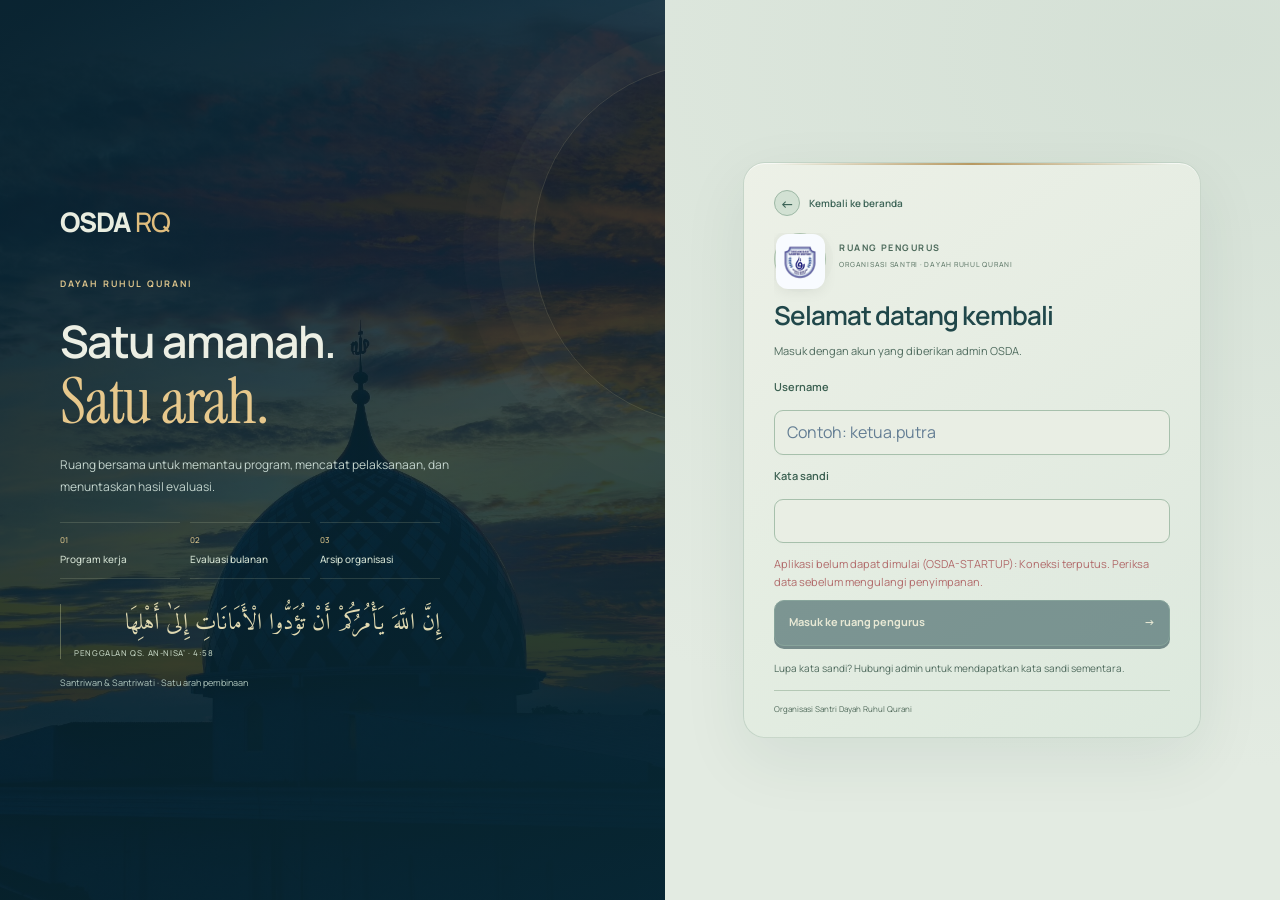
==== commit 42475b72: "Rapikan login satu layar dan percepat pemuatan halaman" ====
--- a/ruang-pengurus/index.html
+++ b/ruang-pengurus/index.html
@@ -4875,6 +4875,391 @@
       display: none !important;
     }
   }
+  /* Login viewport and entry transitions. */
+  body.login-active {
+    position: fixed;
+    inset: 0;
+    width: 100%;
+    height: 100vh;
+    height: 100dvh;
+    margin: 0;
+    overflow: hidden;
+    overscroll-behavior: none;
+  }
+  #login-screen.access-fit {
+    position: fixed;
+    inset: 0;
+    min-height: 0;
+    height: 100vh;
+    height: var(--login-height, 100dvh);
+    max-height: 100%;
+    overflow: hidden;
+    grid-template-columns: 1.08fr 1fr;
+    grid-template-rows: minmax(0, 1fr);
+    padding: 0;
+    background:
+      radial-gradient(ellipse at 95% 5%, #bdcfc265, transparent 60%), #e3ebe2;
+  }
+  #login-screen.access-fit .login-story {
+    min-height: 0;
+    height: 100%;
+    padding: clamp(24px, 5vh, 55px) clamp(28px, 4.7vw, 78px);
+  }
+  #login-screen.access-fit .login-story:before {
+    opacity: 0.94;
+  }
+  #login-screen.access-fit .login-story:after {
+    border-radius: 50%;
+  }
+  #login-screen.access-fit .login-wordmark {
+    margin-bottom: clamp(20px, 4.5vh, 46px);
+    font-size: 27px;
+  }
+  #login-screen.access-fit .login-story h1 {
+    font-size: clamp(34px, 3.5vw, 50px);
+    margin-block: 15px 18px;
+  }
+  #login-screen.access-fit .login-story > p {
+    font-size: 12px;
+    line-height: 1.85;
+  }
+  #login-screen.access-fit .login-pillars {
+    display: grid;
+    grid-template-columns: repeat(3, minmax(0, 1fr));
+    gap: 10px;
+    margin: 24px 0;
+    border: 0;
+  }
+  #login-screen.access-fit .login-pillars span {
+    display: flex;
+    flex-direction: column;
+    align-items: flex-start;
+    gap: 4px;
+    padding: 10px 0;
+    border-block: 1px solid #ced5af2c;
+    font-size: 8px;
+  }
+  #login-screen.access-fit .login-pillars b {
+    font-size: 10px;
+  }
+  #login-screen.access-fit .access-verse {
+    margin-bottom: 16px;
+    padding-left: 13px;
+  }
+  #login-screen.access-fit .access-verse p {
+    font-size: 23px;
+    line-height: 1.7;
+  }
+  #login-screen.access-fit .login-panel {
+    position: relative;
+    display: grid;
+    grid-template-rows: auto minmax(0, 1fr) auto;
+    width: min(100% - 48px, 458px);
+    max-height: calc(100% - 40px);
+    min-height: 0;
+    margin: auto;
+    padding: 24px 30px 21px;
+    overflow: hidden;
+    border: 1px solid #a7bfae85;
+    border-radius: 22px;
+    background: linear-gradient(145deg, #edf1e7f5, #dce8ddf5);
+    box-shadow:
+      0 22px 65px #133b3914,
+      inset 0 1px #fff9;
+  }
+  #login-screen.access-fit .login-panel:before {
+    content: "";
+    position: absolute;
+    top: 0;
+    left: 30px;
+    right: 30px;
+    height: 2px;
+    background: linear-gradient(90deg, transparent, #b79962, transparent);
+    pointer-events: none;
+  }
+  #login-screen.access-fit .login-home-link {
+    min-height: 32px;
+    margin: 0 0 14px;
+    padding: 0;
+    font-size: 10px;
+  }
+  #login-screen.access-fit .login-home-link > span {
+    width: 26px;
+    height: 26px;
+    font-size: 14px;
+  }
+  #login-screen.access-fit .login-panel-body {
+    min-height: 0;
+    overflow: auto;
+    overscroll-behavior: contain;
+    scrollbar-width: thin;
+    scrollbar-color: #8ba995 transparent;
+  }
+  #login-screen.access-fit .login-brandline {
+    display: flex;
+    align-items: center;
+    gap: 13px;
+    margin-bottom: 14px;
+  }
+  #login-screen.access-fit .login-logo {
+    display: grid;
+    place-items: center;
+    flex: 0 0 52px;
+    width: 52px;
+    height: 52px;
+    margin: 0;
+  }
+  #login-screen.access-fit .login-logo img {
+    width: 56px;
+    height: 56px;
+    object-fit: contain;
+  }
+  #login-screen.access-fit .login-brandline .eyebrow {
+    font-size: 9px;
+    letter-spacing: 1.45px;
+  }
+  #login-screen.access-fit .login-brandline small {
+    display: block;
+    margin-top: 4px;
+    max-width: 210px;
+    font:
+      500 7px/1.7 Manrope,
+      sans-serif;
+    letter-spacing: 0.75px;
+    color: #688071;
+  }
+  #login-screen.access-fit .login-panel h2 {
+    font-size: 26px;
+    line-height: 1.3;
+    margin: 6px 0 8px;
+  }
+  #login-screen.access-fit #login-description {
+    margin: 0;
+    font-size: 11px;
+    line-height: 1.75;
+    color: #4f6b5e;
+  }
+  #login-screen.access-fit #login-form {
+    margin: 18px 0 0;
+  }
+  #login-screen.access-fit .login-panel .field {
+    display: flex;
+    flex-direction: column;
+    gap: 5px;
+    margin: 0 0 12px;
+    font-size: 11px;
+  }
+  #login-screen.access-fit .login-panel .field input {
+    width: 100%;
+    min-height: 44px;
+    padding: 10px 12px;
+    font-size: 16px;
+    line-height: 1.4;
+    border-radius: 9px;
+  }
+  #login-screen.access-fit #login-error {
+    font-size: 11px;
+    line-height: 1.65;
+    margin: 7px 0;
+    overflow-wrap: anywhere;
+  }
+  #login-screen.access-fit #login-error:empty {
+    display: none;
+  }
+  #login-screen.access-fit #login-submit {
+    display: flex;
+    align-items: center;
+    justify-content: space-between;
+    gap: 10px;
+    width: 100%;
+    min-height: 46px;
+    margin-top: 8px;
+    padding: 11px 14px;
+    border-radius: 10px;
+    box-shadow: 0 3px 0 #092d36;
+    font-size: 11px;
+  }
+  #login-screen.access-fit .login-panel .login-help {
+    margin: 14px 0 0;
+    font-size: 10px;
+    line-height: 1.65;
+    color: #506b5e;
+  }
+  #login-screen.access-fit .login-footer {
+    display: block;
+    margin: 14px 0 0;
+    padding-top: 12px;
+    font-size: 8px;
+    line-height: 1.6;
+    color: #526b5c;
+  }
+  #login-screen.access-fit .startup-loading {
+    margin: 8px 0;
+    font-size: 10px;
+  }
+  #login-screen.access-fit .startup-loading .rq-loader {
+    width: 28px;
+    height: 28px;
+  }
+  #login-screen.access-fit .startup-loading .rq-loading-label {
+    font-size: 10px;
+  }
+  @media (max-height: 650px) {
+    #login-screen.access-fit .login-story {
+      padding-block: 24px;
+    }
+    #login-screen.access-fit .login-wordmark {
+      margin-bottom: 18px;
+      font-size: 24px;
+    }
+    #login-screen.access-fit .login-story h1 {
+      font-size: 34px;
+      margin-block: 12px;
+    }
+    #login-screen.access-fit .login-pillars {
+      margin-block: 16px;
+    }
+    #login-screen.access-fit .access-verse {
+      margin-bottom: 10px;
+    }
+    #login-screen.access-fit .access-verse p {
+      font-size: 21px;
+    }
+    #login-screen.access-fit .login-panel {
+      padding-block: 17px;
+      max-height: calc(100% - 24px);
+    }
+    #login-screen.access-fit .login-home-link {
+      margin-bottom: 10px;
+      min-height: 28px;
+    }
+    #login-screen.access-fit .login-brandline {
+      margin-bottom: 9px;
+    }
+    #login-screen.access-fit .login-logo {
+      width: 44px;
+      height: 44px;
+      flex-basis: 44px;
+    }
+    #login-screen.access-fit .login-panel h2 {
+      font-size: 23px;
+      margin-block: 4px 6px;
+    }
+    #login-screen.access-fit #login-form {
+      margin-top: 13px;
+    }
+    #login-screen.access-fit .login-panel .field {
+      margin-bottom: 10px;
+    }
+    #login-screen.access-fit .login-panel .field input {
+      min-height: 42px;
+      padding-block: 9px;
+    }
+    #login-screen.access-fit .login-panel .login-help {
+      margin-top: 11px;
+    }
+    #login-screen.access-fit .login-footer {
+      margin-top: 10px;
+      padding-top: 9px;
+    }
+  }
+  @media (max-width: 760px) {
+    #login-screen.access-fit {
+      grid-template-columns: minmax(0, 1fr);
+      padding: 14px;
+      background:
+        linear-gradient(140deg, #092837e0, #153e43ed),
+        url("../assets/dayah-kubah-cahaya.jpg") center/cover;
+    }
+    #login-screen.access-fit .login-story {
+      display: none;
+    }
+    #login-screen.access-fit .login-panel {
+      width: min(100%, 420px);
+      max-height: 100%;
+      padding: 22px;
+      border-radius: 19px;
+      box-shadow: 0 20px 60px #00182540;
+    }
+    #login-screen.access-fit .login-panel h2 {
+      font-size: 25px;
+    }
+    #login-screen.access-fit .login-home-link {
+      margin-bottom: 14px;
+    }
+  }
+  @media (max-width: 760px) and (max-height: 650px) {
+    #login-screen.access-fit {
+      padding: 10px;
+    }
+    #login-screen.access-fit .login-panel {
+      padding: 16px 19px;
+    }
+    #login-screen.access-fit .login-panel h2 {
+      font-size: 23px;
+    }
+  }
+  @media (max-height: 420px) {
+    #login-screen.access-fit .login-panel {
+      padding: 12px 18px;
+    }
+    #login-screen.access-fit .login-home-link {
+      margin-bottom: 6px;
+    }
+    #login-screen.access-fit .login-footer {
+      margin-top: 7px;
+      padding-top: 7px;
+    }
+  }
+  @media (prefers-reduced-motion: no-preference) {
+    #login-screen.access-fit .login-panel {
+      animation: login-fit-enter 0.38s ease both;
+    }
+    #login-screen.access-fit .login-story h1 {
+      animation: login-fit-enter 0.42s ease both;
+    }
+    #login-screen.access-fit .login-story:after {
+      animation: login-orbit-drift 20s ease-in-out infinite alternate;
+    }
+    body.workspace-entering #workspace {
+      animation: workspace-entrance 0.32s cubic-bezier(0.2, 0.75, 0.2, 1) both;
+    }
+    @keyframes login-fit-enter {
+      from {
+        opacity: 0;
+        transform: translateY(9px);
+      }
+      to {
+        opacity: 1;
+        transform: translateY(0);
+      }
+    }
+    @keyframes login-orbit-drift {
+      from {
+        transform: translateY(-8px) rotate(-8deg);
+      }
+      to {
+        transform: translateY(12px) rotate(8deg);
+      }
+    }
+    @keyframes workspace-entrance {
+      from {
+        opacity: 0.3;
+        transform: translateY(7px);
+      }
+      to {
+        opacity: 1;
+        transform: translateY(0);
+      }
+    }
+  }
+  @media (prefers-reduced-motion: reduce) {
+    #login-screen.access-fit *,
+    body.workspace-entering #workspace {
+      animation: none !important;
+      transition: none !important;
+    }
+  }
 </style>
  <style>
   @import url("https://fonts.googleapis.com/css2?family=Amiri:wght@400;700&display=swap");
@@ -10707,12 +11092,2137 @@
     }
   }
 </style>
+ <style>
+  @import url("https://fonts.googleapis.com/css2?family=Manrope:wght@400;500;600;700;800&family=Instrument+Serif:ital@0;1&display=swap");
+  /* One quiet visual language shared by the public site and the working rooms. */
+  @media screen {
+    :root {
+      --nav-width: 238px;
+    }
+    #workspace {
+      font-family: Manrope, system-ui, sans-serif;
+      --rq-ink: #103647;
+      --rq-gold: #dfbd80;
+      --rq-mist: #e8eeea;
+    }
+    #workspace .app-shell {
+      background:
+        radial-gradient(ellipse at 100% 0, #c5ddd478, transparent 50%),
+        linear-gradient(135deg, #e8eeea, #dfe9e8);
+    }
+    #workspace .sidebar {
+      padding: 14px 11px 10px;
+      background:
+        radial-gradient(ellipse at 0 0, #24697460, transparent 56%),
+        linear-gradient(170deg, #103747, #092432 74%);
+      border-right: 1px solid #7baba64d;
+      box-shadow: 8px 0 35px #08263312;
+    }
+    #workspace .sidebar .brand {
+      gap: 9px;
+      padding: 0 4px 12px;
+      border-bottom: 1px solid #c5dcd51a;
+    }
+    #workspace .sidebar .brand img {
+      width: 38px;
+      height: 38px;
+      object-fit: contain;
+      filter: drop-shadow(0 3px 10px #0003);
+    }
+    #workspace .brand-text {
+      color: #eef4ef;
+      font-size: 15px;
+      letter-spacing: 0.4px;
+    }
+    #workspace .brand-text small {
+      font:
+        600 8px/1.7 Manrope,
+        sans-serif;
+      letter-spacing: 1.3px;
+      color: #a4c7c4;
+      margin-top: 4px;
+    }
+    #workspace .sidebar-fold {
+      width: 29px;
+      height: 29px;
+      border-radius: 9px;
+      border: 1px solid #b6d5ce35;
+      color: #d5e9df;
+      background: #d1e9dc09;
+      transition:
+        background 0.2s,
+        border-color 0.2s;
+    }
+    #workspace .sidebar-fold:hover {
+      background: #d1e9dc22;
+      border-color: #d8bd7b;
+    }
+    #workspace .nav-caption {
+      font-size: 8px;
+      letter-spacing: 1.3px;
+      color: #9ebbbd;
+      margin: 11px 9px 5px;
+    }
+    #workspace #navigation {
+      gap: 4px;
+      padding: 0 2px 6px;
+      overscroll-behavior: contain;
+      scrollbar-width: thin;
+      scrollbar-color: #57848170 transparent;
+    }
+    #workspace #navigation .nav-group {
+      border-top: 1px solid #d3e8dc0c;
+      padding: 3px 0 2px;
+    }
+    #workspace #navigation .nav-group-toggle {
+      padding: 5px 8px;
+      min-height: 26px;
+      margin: 0 0 2px;
+      color: #aec8c4;
+      border-radius: 9px;
+    }
+    #workspace #navigation .nav-group-name {
+      font:
+        700 9px/1.4 Manrope,
+        sans-serif;
+      letter-spacing: 0.9px;
+      text-transform: uppercase;
+    }
+    #workspace #navigation .nav-group-number {
+      color: #dcc38f;
+      border: 1px solid #c4aa6e35;
+      background: #b3c5a508;
+      border-radius: 5px;
+      font-size: 8px;
+    }
+    #workspace #navigation .nav-group-toggle:hover {
+      background: #c4e2da0b;
+      transform: none;
+      color: #f1eadc;
+    }
+    #workspace #navigation button[data-action="page"] {
+      position: relative;
+      min-height: 34px;
+      margin: 1px 0;
+      border: 1px solid transparent;
+      border-radius: 9px;
+      padding: 4px 9px;
+      gap: 9px;
+      color: #c0d3d0;
+      font:
+        600 11px/1.5 Manrope,
+        sans-serif;
+      transition:
+        color 0.2s,
+        background 0.2s,
+        border-color 0.2s,
+        transform 0.2s;
+    }
+    #workspace #navigation .nav-icon {
+      display: grid;
+      place-items: center;
+      flex: 0 0 24px;
+      width: 24px;
+      height: 24px;
+      border: 1px solid #cee8dd16;
+      border-radius: 8px;
+      background: #d7efdc05;
+      transition: background 0.2s;
+    }
+    #workspace #navigation .nav-icon svg {
+      width: 16px;
+      height: 16px;
+      opacity: 1;
+    }
+    #workspace #navigation button[data-action="page"]:hover {
+      background: #bcdbd415;
+      color: #f3f5e9;
+      border-color: #a0ccc529;
+      transform: translateX(2px);
+    }
+    #workspace #navigation button[data-action="page"].current {
+      color: #102f3d;
+      background: linear-gradient(115deg, #e4eddf, #b7d9cb);
+      border-color: #d4e8d6;
+      box-shadow:
+        0 5px 17px #020d1920,
+        inset 3px 0 #e3c58b;
+      font-weight: 800;
+    }
+    #workspace #navigation button.current .nav-icon {
+      color: #19513e;
+      background: #6f9d8a1a;
+      border-color: #477a5f22;
+    }
+    #workspace #navigation button.current::after {
+      content: "";
+      width: 5px;
+      height: 5px;
+      flex: 0 0 5px;
+      border-radius: 50%;
+      background: #32775d;
+      margin-left: auto;
+    }
+    #workspace .sidebar .sidebar-cabinet {
+      position: relative;
+      isolation: isolate;
+      overflow: hidden;
+      flex-shrink: 0;
+      margin: 10px 3px 0;
+      padding: 9px 12px;
+      border: 1px solid #b8ccb52e;
+      border-left: 2px solid #d3b67c;
+      border-radius: 4px 11px 11px 4px;
+      background:
+        linear-gradient(100deg, #113c48f0, #103747b8),
+        var(--rq-mosque-photo) center 55% / cover;
+    }
+    #workspace .sidebar-cabinet::after {
+      content: "";
+      position: absolute;
+      width: 66px;
+      height: 66px;
+      right: -23px;
+      top: -28px;
+      border: 1px solid #d3b67c35;
+      transform: rotate(45deg);
+      pointer-events: none;
+      z-index: -1;
+    }
+    #workspace .sidebar-cabinet > span {
+      display: block;
+      font-size: 7px;
+      line-height: 1.4;
+      letter-spacing: 1px;
+      color: #d8c18e;
+    }
+    #workspace .sidebar-cabinet strong {
+      display: block;
+      margin: 3px 0;
+      font:
+        800 12px/1.45 Manrope,
+        sans-serif;
+      color: #f0e8d4;
+      white-space: nowrap;
+      overflow: hidden;
+      text-overflow: ellipsis;
+    }
+    #workspace .sidebar-cabinet small {
+      display: block;
+      font-size: 8px;
+      line-height: 1.5;
+      color: #adcac1;
+    }
+    #workspace .sidebar-bottom {
+      padding-top: 8px;
+      flex-shrink: 0;
+      color: #bdcfc8;
+      border-top-color: #a7c7bc26;
+      font-size: 10px;
+      margin-top: 7px;
+      min-height: 0;
+    }
+    #workspace .sidebar-bottom small {
+      color: #94b6ae;
+      font-size: 8px;
+    }
+    #workspace .workspace-header {
+      background:
+        linear-gradient(105deg, #103546f5, #143d49f2),
+        var(--rq-mosque-photo) right 50% / cover;
+      border-bottom: 1px solid #b7c7b535;
+    }
+    #workspace .panel {
+      background: linear-gradient(130deg, #edf2eaf0, #e1ebe6f5);
+      border-color: #c3d4cb;
+      border-radius: 16px;
+      box-shadow: 0 6px 18px #183c3b05;
+    }
+    #workspace .table-wrap {
+      border-color: #becfc7;
+      border-radius: 14px;
+      box-shadow: 0 5px 18px #123b3005;
+    }
+    #workspace table th {
+      background: #d7e4dd;
+      color: #2f514a;
+    }
+    #workspace table td {
+      border-color: #ccdcd2;
+      background: #edf2ec;
+    }
+    #workspace table tr:hover td {
+      background: #e4eee6;
+    }
+    #workspace .toolbar p {
+      color: #4b6865;
+    }
+    .cabinet-welcome {
+      display: grid;
+      grid-template-columns: 1.35fr 1fr;
+      overflow: hidden;
+      margin: 0 0 22px;
+      border: 1px solid #7a9f9645;
+      border-radius: 20px;
+      background: #103647;
+      color: #eff4e9;
+      min-height: 205px;
+      box-shadow: 0 12px 32px #113e3b10;
+      animation: interior-arrive 0.55s ease both;
+    }
+    .cabinet-welcome-copy {
+      position: relative;
+      padding: 27px 30px;
+      min-width: 0;
+      background: radial-gradient(ellipse at 0 0, #39877642, transparent 80%);
+    }
+    .cabinet-welcome-copy::after {
+      content: "✦";
+      position: absolute;
+      right: 25px;
+      top: 14px;
+      font-size: 25px;
+      color: #d4b67d5c;
+    }
+    .cabinet-welcome .eyebrow {
+      color: #d5c395;
+      letter-spacing: 1.5px;
+      font-size: 8px;
+    }
+    .cabinet-welcome h2 {
+      font:
+        400 clamp(26px, 3vw, 42px) / 1.15 "Instrument Serif",
+        Georgia,
+        serif;
+      margin: 10px 0;
+      color: #f3edd8;
+      max-width: 600px;
+      overflow-wrap: anywhere;
+    }
+    .cabinet-welcome p {
+      font-size: 11px;
+      color: #b9d1c9;
+      max-width: 430px;
+      margin: 0 0 17px;
+    }
+    .cabinet-welcome-copy > div {
+      display: flex;
+      gap: 8px;
+      flex-wrap: wrap;
+    }
+    #workspace .cabinet-welcome .button {
+      background: #dce8d5;
+      color: #133f3e;
+      border: 1px solid #dce8d5;
+      font-size: 10px;
+    }
+    #workspace .cabinet-welcome .button + .button {
+      background: #d6e4ce0b;
+      color: #d2e1d1;
+      border-color: #a5c2b443;
+    }
+    .cabinet-welcome-photo {
+      position: relative;
+      min-height: 205px;
+      background:
+        linear-gradient(90deg, #103647 0%, #10364710 36%, #061d2330),
+        var(--rq-community-photo) center/cover;
+    }
+    .cabinet-welcome-photo > span {
+      position: absolute;
+      bottom: 20px;
+      right: 20px;
+      font-size: 9px;
+      letter-spacing: 1.4px;
+      background: #0b2733c9;
+      border: 1px solid #c8d9b64d;
+      padding: 8px 12px;
+      border-radius: 7px;
+      backdrop-filter: blur(6px);
+    }
+    .cabinet-welcome-photo b {
+      color: #ead19b;
+      margin-left: 5px;
+    }
+    .management-intro {
+      display: flex;
+      align-items: center;
+      gap: 20px;
+      padding: 24px;
+      border: 1px solid #aec8ba;
+      border-radius: 18px;
+      background: linear-gradient(120deg, #dae8dc, #e7ecdf);
+      margin-bottom: 18px;
+    }
+    .management-intro h2 {
+      font-size: 21px;
+      color: #194634;
+      margin: 4px 0;
+    }
+    .management-intro p {
+      font-size: 12px;
+      color: #597165;
+      max-width: 650px;
+    }
+    .management-icon {
+      display: grid;
+      place-items: center;
+      width: 56px;
+      height: 56px;
+      background: #204d45;
+      color: #dec38e;
+      border-radius: 16px;
+      flex-shrink: 0;
+    }
+    .management-icon svg {
+      width: 25px;
+    }
+    .manage-tabs {
+      display: flex;
+      gap: 8px;
+      margin-bottom: 16px;
+      flex-wrap: wrap;
+    }
+    .manage-tabs [aria-pressed="true"] {
+      background: #163d46 !important;
+      color: #edf0df !important;
+      border-color: #163d46 !important;
+    }
+    .manage-filters {
+      display: grid;
+      grid-template-columns: 1fr 1.4fr auto;
+      gap: 14px;
+      align-items: end;
+    }
+    .manage-filters .button {
+      margin-bottom: 16px;
+    }
+    .manage-batch {
+      display: flex;
+      flex-wrap: wrap;
+      align-items: center;
+      gap: 15px;
+      margin: 4px 0 10px;
+      padding: 13px;
+      background: #d9e5db;
+      border-radius: 10px;
+      color: #335b4c;
+      font-size: 11px;
+    }
+    .manage-batch > span {
+      margin-left: auto;
+    }
+    .manage-help {
+      font-size: 11px;
+      color: #647569;
+      line-height: 1.8;
+      margin: 12px 0;
+    }
+    .manage-pagination {
+      display: flex;
+      justify-content: space-between;
+      align-items: center;
+      gap: 10px;
+      margin-top: 18px;
+      font-size: 11px;
+      color: #5e7166;
+    }
+    #workspace .danger-action,
+    .manage-dialog .danger-action {
+      color: #9a3e3b;
+      background: #f2e5de;
+      border: 1px solid #d9b9aa;
+    }
+    .danger-action:hover {
+      background: #e8cfc5 !important;
+      color: #7f2f2c !important;
+      border-color: #b68071 !important;
+    }
+    .manage-dialog {
+      width: min(590px, calc(100% - 24px));
+      max-height: calc(100dvh - 40px);
+      margin: auto;
+      padding: 24px;
+      border: 1px solid #adc5b7;
+      border-radius: 19px;
+      background: #edf1e9;
+      color: #1e403b;
+      box-shadow: 0 30px 90px #071d3750;
+      overflow-y: auto;
+    }
+    .manage-dialog::backdrop {
+      background: #061e2bba;
+      backdrop-filter: blur(5px);
+    }
+    .manage-dialog-head {
+      display: flex;
+      align-items: start;
+      justify-content: space-between;
+      gap: 20px;
+      padding-bottom: 15px;
+      border-bottom: 1px solid #c9d8ca;
+      margin-bottom: 18px;
+    }
+    .manage-dialog-head h2 {
+      font:
+        700 21px/1.5 Manrope,
+        sans-serif;
+      margin: 5px 0;
+      color: #204638;
+    }
+    .manage-dialog .eyebrow {
+      color: #75815d;
+      font-size: 8px;
+    }
+    .manage-dialog .field {
+      font-size: 12px;
+      color: #3a5a4d;
+    }
+    .manage-dialog .field input,
+    .manage-dialog .field textarea,
+    .manage-dialog .field select {
+      min-width: 0;
+      background: #f6f6ee;
+      border: 1px solid #becfbe;
+      color: #254a3d;
+      border-radius: 9px;
+    }
+    .manage-dialog .field textarea {
+      resize: vertical;
+    }
+    .manage-dialog form > .button {
+      margin-top: 16px;
+    }
+    .manage-dialog input[type="checkbox"] {
+      accent-color: #20614c;
+    }
+    .manage-warning {
+      border: 1px solid #d7c5a1;
+      background: #f0e9d5;
+      color: #7b5f2c;
+      padding: 15px;
+      border-radius: 12px;
+      font-size: 12px;
+    }
+    .delete-counts {
+      list-style: none;
+      padding: 0;
+      margin: 15px 0 20px;
+    }
+    .delete-counts li {
+      display: flex;
+      justify-content: space-between;
+      gap: 20px;
+      padding: 8px 0;
+      font-size: 12px;
+      border-bottom: 1px dashed #c7d6c8;
+    }
+    .gallery-heading {
+      display: flex;
+      justify-content: space-between;
+      align-items: center;
+      gap: 20px;
+      margin-bottom: 24px;
+    }
+    .gallery-heading h2 {
+      font:
+        400 clamp(29px, 4vw, 43px) / 1.2 "Instrument Serif",
+        Georgia,
+        serif;
+      color: #174239;
+      margin: 8px 0;
+    }
+    .gallery-heading p {
+      font-size: 12px;
+      color: #62756a;
+    }
+    .achievement-grid {
+      display: grid;
+      grid-template-columns: repeat(3, minmax(0, 1fr));
+      gap: 22px;
+    }
+    .achievement-card {
+      min-width: 0;
+      border: 1px solid #bbcfc1;
+      border-radius: 17px;
+      overflow: hidden;
+      background: linear-gradient(145deg, #eef2e8, #e2eadd);
+      box-shadow: 0 6px 22px #163c2910;
+      animation: interior-arrive 0.5s ease both;
+      transition:
+        transform 0.3s,
+        box-shadow 0.3s;
+    }
+    .achievement-card:hover {
+      transform: translateY(-4px);
+      box-shadow: 0 14px 28px #163c2918;
+    }
+    .achievement-image {
+      display: block;
+      position: relative;
+      width: 100%;
+      aspect-ratio: 16/10;
+      overflow: hidden;
+      padding: 0;
+      background: #173d45;
+    }
+    .achievement-image::after {
+      content: "";
+      position: absolute;
+      inset: 0;
+      background: linear-gradient(0deg, #092a2f66, transparent 65%);
+      pointer-events: none;
+    }
+    .achievement-image img {
+      width: 100%;
+      height: 100%;
+      display: block;
+      object-fit: cover;
+      transition: transform 0.75s;
+    }
+    .achievement-card:hover img {
+      transform: scale(1.045);
+    }
+    .achievement-status {
+      position: absolute;
+      top: 13px;
+      left: 13px;
+      z-index: 1;
+      color: #594a2e;
+      background: #e8dcbded;
+      border: 1px solid #d9c18e;
+      border-radius: 30px;
+      font-size: 8px;
+      font-weight: 800;
+      letter-spacing: 1px;
+      padding: 5px 10px;
+      text-transform: uppercase;
+    }
+    .achievement-status.is-published {
+      color: #d6ead6;
+      background: #1e574bec;
+      border-color: #5f8c76;
+    }
+    .achievement-zoom {
+      position: absolute;
+      right: 13px;
+      bottom: 12px;
+      z-index: 1;
+      display: grid;
+      place-items: center;
+      width: 30px;
+      height: 30px;
+      border: 1px solid #c8dec372;
+      border-radius: 50%;
+      color: #e3ebd8;
+      background: #113b49a8;
+      font-size: 19px;
+    }
+    .achievement-copy {
+      padding: 21px;
+    }
+    .achievement-copy .eyebrow {
+      font-size: 7px;
+      color: #7f8157;
+      line-height: 1.7;
+      letter-spacing: 0.7px;
+    }
+    .achievement-copy h3 {
+      font:
+        700 17px/1.45 Manrope,
+        sans-serif;
+      color: #1b453e;
+      margin: 8px 0;
+      overflow-wrap: anywhere;
+    }
+    .achievement-copy p {
+      font-size: 11px;
+      line-height: 1.9;
+      color: #5b7165;
+      white-space: pre-line;
+      overflow-wrap: anywhere;
+    }
+    .achievement-copy .actions {
+      margin-top: 18px;
+      gap: 6px;
+      flex-wrap: wrap;
+    }
+    .achievement-copy .button {
+      font-size: 9px;
+    }
+    .gallery-full-photo {
+      display: block;
+      width: 100%;
+      max-height: 60dvh;
+      object-fit: contain;
+      border-radius: 12px;
+      background: #0b2e37;
+    }
+    #workspace .button:focus-visible,
+    #workspace input:focus-visible,
+    .manage-dialog button:focus-visible {
+      outline: 3px solid #b39451;
+      outline-offset: 3px;
+    }
+    @keyframes interior-arrive {
+      from {
+        opacity: 0;
+        transform: translateY(10px);
+      }
+      to {
+        opacity: 1;
+        transform: translateY(0);
+      }
+    }
+    @media (min-width: 761px) {
+      .sidebar-compact #workspace .sidebar {
+        padding-left: 10px;
+        padding-right: 10px;
+      }
+      .sidebar-compact #workspace .sidebar .brand {
+        padding-bottom: 13px;
+        gap: 8px;
+      }
+      .sidebar-compact #workspace .sidebar .brand img {
+        width: 34px;
+        height: 34px;
+      }
+      .sidebar-compact #workspace .sidebar-note {
+        display: none;
+      }
+      .sidebar-compact #workspace #navigation button[data-action="page"] {
+        padding: 5px;
+        justify-content: center;
+      }
+      .sidebar-compact #workspace #navigation button.current::after {
+        position: absolute;
+        right: 4px;
+        top: 7px;
+        width: 4px;
+        height: 4px;
+      }
+      .sidebar-compact #workspace #navigation .nav-icon {
+        width: 26px;
+        height: 26px;
+        flex-basis: 26px;
+      }
+    }
+    @media (max-width: 1150px) {
+      .achievement-grid {
+        grid-template-columns: repeat(2, minmax(0, 1fr));
+      }
+      .cabinet-welcome {
+        grid-template-columns: 1.35fr 1fr;
+      }
+      .cabinet-welcome-copy {
+        padding: 24px;
+      }
+    }
+    @media (max-width: 760px) {
+      #workspace .sidebar {
+        width: min(292px, 88vw);
+        padding-top: 14px;
+      }
+      #workspace #navigation button[data-action="page"] {
+        min-height: 45px;
+        font-size: 12px;
+      }
+      #workspace .sidebar .sidebar-note {
+        min-height: 120px;
+        margin-top: 12px;
+      }
+      .cabinet-welcome {
+        grid-template-columns: 1fr;
+        border-radius: 16px;
+      }
+      .cabinet-welcome-copy {
+        padding: 22px;
+        order: 2;
+      }
+      .cabinet-welcome-photo {
+        min-height: 145px;
+        background:
+          linear-gradient(0deg, #103647, #10364700 65%),
+          var(--rq-community-photo) center 42% / cover;
+      }
+      .cabinet-welcome h2 {
+        font-size: 35px;
+      }
+      .cabinet-welcome-photo > span {
+        right: 16px;
+        bottom: 16px;
+      }
+      .management-intro {
+        align-items: flex-start;
+        padding: 19px;
+        gap: 13px;
+      }
+      .management-intro h2 {
+        font-size: 18px;
+      }
+      .management-icon {
+        width: 40px;
+        height: 40px;
+        border-radius: 12px;
+      }
+      .management-icon svg {
+        width: 20px;
+      }
+      .manage-filters {
+        grid-template-columns: 1fr;
+        gap: 0;
+      }
+      .manage-filters .button {
+        width: 100%;
+      }
+      .manage-batch {
+        gap: 11px;
+      }
+      .manage-batch .button {
+        width: 100%;
+      }
+      .gallery-heading {
+        align-items: flex-start;
+        flex-direction: column;
+        gap: 10px;
+      }
+      .achievement-grid {
+        grid-template-columns: 1fr;
+        gap: 19px;
+      }
+      .achievement-copy {
+        padding: 20px;
+      }
+      .achievement-copy .eyebrow {
+        font-size: 8px;
+      }
+      .achievement-copy p {
+        font-size: 12px;
+      }
+      .achievement-copy .button {
+        font-size: 11px;
+        min-height: 39px;
+      }
+      .manage-dialog {
+        padding: 19px;
+        max-height: calc(100dvh - 24px);
+      }
+      .manage-dialog-head h2 {
+        font-size: 19px;
+      }
+    }
+    @media (prefers-reduced-motion: reduce) {
+      .achievement-card,
+      .achievement-image img,
+      #workspace #navigation button,
+      .cabinet-welcome {
+        animation: none !important;
+        transition: none !important;
+        transform: none !important;
+      }
+    }
+  }
+  @media print {
+    .cabinet-welcome,
+    .management-intro,
+    .manage-tabs,
+    .manage-dialog {
+      display: none !important;
+    }
+  }
+
+  /* Shared compact hero: every management page uses the same structure. */
+  @media screen {
+    #workspace .workspace-header {
+      background:
+        radial-gradient(ellipse at 90% 105%, #265e5a66, transparent 60%),
+        linear-gradient(110deg, #103143, #153c49 70%, #16424a);
+      border-bottom: 1px solid #cdb47f80;
+      box-shadow: 0 5px 18px #092b3610;
+    }
+    #workspace .workspace-header .topbar {
+      position: relative;
+      min-height: 42px;
+      height: auto;
+      padding: 5px var(--workspace-gutter);
+      gap: 12px;
+      border-bottom: 1px solid #c1ded51c;
+      background: #071e2926;
+      align-items: center;
+      flex-wrap: wrap;
+    }
+    #workspace .topbar-brand {
+      display: flex;
+      flex-direction: column;
+      flex-shrink: 0;
+    }
+    #workspace .topbar-brand strong {
+      font-size: 10px;
+      font-weight: 700;
+      letter-spacing: 0.1px;
+      color: #d4e3dc;
+    }
+    #workspace .topbar-brand-short {
+      display: none;
+      font-size: 11px;
+      font-weight: 800;
+      letter-spacing: 1px;
+      color: #d8e6dc;
+    }
+    #workspace .workspace-header .topbar-right {
+      display: flex;
+      flex: 1;
+      min-width: 0;
+      justify-content: flex-end;
+      flex-wrap: wrap;
+      align-items: center;
+      gap: 6px;
+    }
+    #workspace .workspace-header .topbar .button.secondary {
+      min-height: 29px;
+      padding: 5px 10px;
+      border-radius: 8px;
+      border: 1px solid #b9d7cd27;
+      background: #c8e2d609;
+      font:
+        700 9px/1.5 Manrope,
+        sans-serif;
+      color: #d8e5df;
+      box-shadow: none;
+      white-space: nowrap;
+    }
+    #workspace .workspace-header .topbar .button.secondary:hover {
+      background: #c8e2d61c;
+      border-color: #d2bc8d80;
+    }
+    #workspace .workspace-header .topbar .button svg {
+      width: 14px;
+      height: 14px;
+    }
+    #workspace .workspace-header .notification-bell {
+      width: 29px;
+      padding: 5px !important;
+    }
+    #workspace .workspace-header .topbar-date {
+      display: inline;
+      font-size: 9px;
+      color: #b6d0c9;
+      white-space: nowrap;
+    }
+    #workspace .workspace-header .operator-badge {
+      display: flex;
+      max-width: 190px;
+      min-width: 0;
+      gap: 7px;
+      padding-left: 9px;
+      border-left: 1px solid #bad1c32b;
+      background: transparent;
+      font-size: 10px;
+    }
+    #workspace .workspace-header .operator-badge b {
+      display: grid;
+      place-items: center;
+      flex: 0 0 25px;
+      width: 25px;
+      height: 25px;
+      font-size: 8px;
+      color: #e1c791;
+      background: #c7d3aa0b;
+      border: 1px solid #c0d9bc55;
+    }
+    #workspace .workspace-header .operator-badge > span {
+      min-width: 0;
+      white-space: normal;
+      overflow-wrap: anywhere;
+      line-height: 1.4;
+      color: #e1ebe3;
+    }
+    #workspace .workspace-hero {
+      position: relative;
+      isolation: isolate;
+      display: grid;
+      grid-template-columns: minmax(180px, 0.88fr) minmax(0, 1.12fr);
+      align-items: center;
+      gap: 22px;
+      min-height: 82px;
+      padding: 9px var(--workspace-gutter) 10px;
+    }
+    #workspace .workspace-hero .page-heading,
+    #workspace .workspace-hero .amanah-banner {
+      position: relative;
+      z-index: 1;
+      min-width: 0;
+    }
+    #workspace .workspace-header .page-heading .eyebrow {
+      display: flex;
+      align-items: center;
+      gap: 7px;
+      font:
+        700 7px/1.4 Manrope,
+        sans-serif;
+      letter-spacing: 1.25px;
+      margin-bottom: 4px;
+      color: #d5bc88;
+    }
+    #workspace .workspace-header .page-heading .eyebrow::before {
+      content: "";
+      width: 13px;
+      height: 1px;
+      flex: 0 0 13px;
+      background: #d7b77b;
+    }
+    #workspace .workspace-header .page-heading h1 {
+      font:
+        800 clamp(21px, 1.72vw, 26px) / 1.16 Manrope,
+        sans-serif;
+      letter-spacing: -0.6px;
+      margin: 0;
+      color: #edf2e8;
+      overflow-wrap: anywhere;
+    }
+    #workspace .workspace-header .page-subtitle {
+      display: block;
+      max-width: 560px;
+      font:
+        400 10px/1.5 Manrope,
+        sans-serif;
+      margin: 4px 0 0;
+      color: #b6d0c9;
+      overflow-wrap: anywhere;
+    }
+    #workspace .workspace-hero .amanah-banner {
+      display: block;
+      padding: 0 0 0 19px;
+      margin: 0;
+      border: 0;
+      border-left: 1px solid #bcd6c12b;
+    }
+    #workspace .amanah-verse {
+      min-width: 0;
+    }
+    #workspace .workspace-hero .quran-arabic {
+      margin: 0;
+      color: #f0dfb5;
+      font:
+        400 clamp(19px, 1.4vw, 22px) / 1.65 Amiri,
+        "Noto Naskh Arabic",
+        "Traditional Arabic",
+        serif;
+      text-align: center;
+      letter-spacing: normal;
+      white-space: normal;
+    }
+    #workspace .workspace-hero .quran-translation {
+      display: block;
+      margin: 0 auto;
+      color: #bed3c9;
+      font:
+        400 9px/1.5 Manrope,
+        sans-serif;
+      text-align: center;
+    }
+    #workspace .workspace-hero .amanah-caption {
+      display: flex;
+      justify-content: center;
+      margin-top: 2px;
+    }
+    #workspace .workspace-hero .amanah-caption > a {
+      font:
+        500 7.5px/1.5 Manrope,
+        sans-serif;
+      color: #d2c59e;
+      letter-spacing: 0.2px;
+      text-decoration: none;
+    }
+    #workspace .workspace-hero .amanah-caption > a:hover {
+      color: #f0dfb0;
+      text-decoration: underline;
+      text-underline-offset: 3px;
+    }
+    #workspace .hero-meaning {
+      margin: 0;
+    }
+    #workspace .hero-meaning > summary {
+      display: none;
+      list-style: none;
+    }
+    #workspace .hero-meaning > summary::-webkit-details-marker {
+      display: none;
+    }
+    #workspace .hero-meaning-body {
+      padding-top: 1px;
+    }
+    #workspace .workspace-hero-art {
+      position: absolute;
+      inset: 0;
+      z-index: 0;
+      overflow: hidden;
+      pointer-events: none;
+      user-select: none;
+    }
+    #workspace .workspace-hero-art::before {
+      content: "";
+      position: absolute;
+      inset: 0;
+      background-image: var(--islamic-pattern);
+      background-size: 95px 95px;
+      opacity: 0.32;
+      mask-image: linear-gradient(
+        90deg,
+        #0009,
+        transparent 28%,
+        #0007 62%,
+        #000
+      );
+    }
+    #workspace .workspace-hero-emblem {
+      position: absolute;
+      left: 43%;
+      top: 50%;
+      width: 116px;
+      height: 116px;
+      transform: translate(-50%, -50%);
+    }
+    #workspace .workspace-hero-emblem img {
+      position: absolute;
+      inset: 13px;
+      display: block;
+      width: 90px;
+      height: 90px;
+      object-fit: contain;
+      filter: grayscale(1) brightness(0) invert(1);
+      opacity: 0.105;
+    }
+    #workspace .workspace-hero-orbit {
+      position: absolute;
+      inset: 0;
+      border: 1px solid #c5d7bb24;
+      border-radius: 50%;
+      border-right-color: #e2c79166;
+      border-bottom-color: transparent;
+      animation: rq-hero-orbit 32s linear infinite;
+      animation-play-state: var(--hero-motion-state, running);
+    }
+    #workspace .workspace-hero-orbit::after {
+      content: "";
+      position: absolute;
+      left: 16px;
+      top: 12px;
+      width: 3px;
+      height: 3px;
+      background: #dac48f8a;
+      border-radius: 50%;
+      box-shadow: 0 0 7px #d4c58e30;
+    }
+    #workspace .workspace-hero-orbit-inner {
+      inset: 8px;
+      animation-direction: reverse;
+      animation-duration: 24s;
+      border-style: dashed;
+      border-color: #c3dcb41a;
+      border-right-color: #b6d7be35;
+    }
+    #workspace .workspace-hero-orbit-inner::after {
+      display: none;
+    }
+    #workspace .workspace-hero-tracery {
+      position: absolute;
+      inset: 0;
+      display: block;
+      width: 100%;
+      height: 100%;
+      stroke: #b5d2bc;
+      stroke-width: 0.5;
+      opacity: 0.13;
+    }
+    #workspace .workspace-hero-shimmer {
+      position: absolute;
+      bottom: 0;
+      left: 0;
+      width: 29%;
+      height: 1px;
+      background: linear-gradient(90deg, transparent, #e3c98a9c, transparent);
+      animation: rq-hero-shimmer 15s ease-in-out infinite;
+      animation-play-state: var(--hero-motion-state, running);
+    }
+    #workspace .workspace-hero-spark {
+      position: absolute;
+      width: 3px;
+      height: 3px;
+      border-radius: 50%;
+      background: #c9dcbc;
+      opacity: 0.25;
+      animation: rq-hero-glint 6s ease-in-out infinite;
+      animation-play-state: var(--hero-motion-state, running);
+    }
+    #workspace .hero-spark-one {
+      left: 38%;
+      top: 24%;
+    }
+    #workspace .hero-spark-two {
+      right: 6%;
+      bottom: 20%;
+      animation-delay: -3s;
+      background: #e2c891;
+    }
+    #workspace .workspace-hero-corner {
+      position: absolute;
+      width: 18px;
+      height: 18px;
+      border: 1px solid #c0ae7c35;
+    }
+    #workspace .corner-left {
+      top: 7px;
+      left: 9px;
+      border-right: 0;
+      border-bottom: 0;
+    }
+    #workspace .corner-right {
+      right: 9px;
+      bottom: 7px;
+      border-left: 0;
+      border-top: 0;
+    }
+    #workspace #content {
+      scroll-margin-top: 142px;
+    }
+    @keyframes rq-hero-orbit {
+      to {
+        transform: rotate(360deg);
+      }
+    }
+    @keyframes rq-hero-shimmer {
+      0%,
+      12% {
+        transform: translateX(-105%);
+        opacity: 0;
+      }
+      25%,
+      65% {
+        opacity: 0.8;
+      }
+      88%,
+      100% {
+        transform: translateX(350%);
+        opacity: 0;
+      }
+    }
+    @keyframes rq-hero-glint {
+      0%,
+      100% {
+        opacity: 0.15;
+        transform: scale(0.8);
+      }
+      50% {
+        opacity: 0.65;
+        transform: scale(1.25);
+      }
+    }
+    @media (max-width: 1100px) {
+      #workspace .topbar-brand strong {
+        display: none;
+      }
+      #workspace .topbar-brand-short {
+        display: inline;
+      }
+      #workspace .workspace-header .operator-badge {
+        max-width: 132px;
+        font-size: 9px;
+      }
+      #workspace .workspace-header .topbar .button.secondary {
+        padding: 5px 7px;
+        font-size: 8.5px;
+      }
+      #workspace .workspace-hero {
+        grid-template-columns: minmax(175px, 0.85fr) minmax(0, 1.15fr);
+        gap: 16px;
+      }
+      #workspace .workspace-hero .amanah-banner {
+        padding-left: 14px;
+      }
+      #workspace .workspace-hero .quran-arabic {
+        font-size: 20px;
+      }
+    }
+    @media (max-width: 760px) {
+      #workspace .workspace-header {
+        position: relative;
+        top: auto;
+      }
+      #workspace .workspace-header .topbar {
+        min-height: 0;
+        padding: 7px var(--workspace-gutter) 6px;
+        gap: 5px 8px;
+      }
+      #workspace .topbar-brand {
+        min-height: 25px;
+        justify-content: center;
+      }
+      #workspace .topbar-brand-short {
+        font-size: 10px;
+      }
+      #workspace .workspace-header .mobile-menu {
+        flex: 0 0 24px;
+        width: 24px;
+        height: 25px;
+        padding: 0;
+        color: #d4e6d8;
+        font-size: 19px;
+        line-height: 1;
+      }
+      #workspace .workspace-header .topbar-right {
+        flex: 1 0 100%;
+        margin: 0;
+        justify-content: flex-end;
+        gap: 6px;
+        padding-top: 5px;
+        border-top: 1px solid #bfd7c316;
+      }
+      #workspace .workspace-header .operator-badge {
+        position: absolute;
+        top: 8px;
+        right: var(--workspace-gutter);
+        display: flex;
+        width: auto;
+        max-width: 160px;
+        min-height: 24px;
+        padding: 0;
+        border: 0;
+        gap: 6px;
+        font-size: 9px;
+      }
+      #workspace .workspace-header .operator-badge b {
+        display: grid;
+        flex-basis: 22px;
+        width: 22px;
+        height: 22px;
+        font-size: 7px;
+      }
+      #workspace .workspace-header .topbar .button.secondary {
+        min-height: 26px;
+        padding: 4px 9px;
+        font-size: 8px;
+        border-radius: 7px;
+      }
+      #workspace .workspace-header .topbar-date {
+        margin-right: auto;
+        font-size: 8px;
+      }
+      #workspace .workspace-header .notification-bell {
+        width: 27px;
+      }
+      #workspace .workspace-header .refresh-button > span {
+        display: none;
+      }
+      #workspace .workspace-hero {
+        grid-template-columns: 1fr;
+        gap: 7px;
+        min-height: 0;
+        padding: 9px var(--workspace-gutter) 10px;
+      }
+      #workspace .workspace-header .page-heading .eyebrow {
+        font-size: 6.7px;
+        letter-spacing: 1.05px;
+        margin-bottom: 3px;
+      }
+      #workspace .workspace-header .page-heading h1 {
+        font-size: 21px;
+        line-height: 1.15;
+      }
+      #workspace .workspace-header .page-subtitle {
+        display: block;
+        font-size: 9px;
+        line-height: 1.5;
+        margin-top: 3px;
+        max-width: 100%;
+      }
+      #workspace .workspace-hero .amanah-banner {
+        padding: 5px 0 0;
+        border-left: 0;
+        border-top: 1px solid #c1d7c322;
+      }
+      #workspace .workspace-hero .quran-arabic {
+        font-size: 19px;
+        line-height: 1.55;
+      }
+      #workspace .hero-meaning {
+        margin-top: 1px;
+      }
+      #workspace .hero-meaning > summary {
+        display: flex;
+        justify-content: center;
+        align-items: center;
+        gap: 7px;
+        cursor: pointer;
+        min-height: 24px;
+        color: #b7ccc1;
+        font:
+          500 8px/1.4 Manrope,
+          sans-serif;
+        border-radius: 6px;
+      }
+      #workspace .hero-meaning > summary span:first-child {
+        color: #d7c18c;
+      }
+      #workspace .hero-meaning > summary span + span {
+        border-left: 1px solid #adc4ac40;
+        padding-left: 7px;
+      }
+      #workspace .hero-meaning > summary svg {
+        width: 12px;
+        height: 12px;
+        stroke: #cfbc8d;
+        stroke-width: 1.4;
+        transition: transform 0.2s;
+      }
+      #workspace .hero-meaning[open] > summary svg {
+        transform: rotate(180deg);
+      }
+      #workspace .hero-meaning > summary:hover {
+        background: #cee0c509;
+      }
+      #workspace .hero-meaning > summary:focus-visible {
+        outline: 2px solid #cfb57d;
+        outline-offset: 2px;
+      }
+      #workspace .hero-meaning-body {
+        padding: 5px 6px 4px;
+        border-top: 1px dashed #aac6ad24;
+      }
+      #workspace .workspace-hero .quran-translation {
+        display: block;
+        color: #c7d9cd;
+        font-size: 10px;
+        line-height: 1.6;
+      }
+      #workspace .workspace-hero .amanah-caption > a {
+        font-size: 8px;
+        line-height: 1.6;
+      }
+      #workspace .workspace-hero-emblem {
+        left: auto;
+        right: -18px;
+        top: 31%;
+        width: 112px;
+        height: 112px;
+        transform: translateY(-50%);
+      }
+      #workspace .workspace-hero-emblem img {
+        width: 86px;
+        height: 86px;
+        opacity: 0.07;
+      }
+      #workspace .hero-spark-one {
+        left: 57%;
+        top: 14%;
+      }
+      #workspace #content {
+        scroll-margin-top: 14px;
+      }
+    }
+    @media (max-width: 360px) {
+      #workspace .workspace-header .operator-badge {
+        max-width: 141px;
+        font-size: 8.5px;
+      }
+      #workspace .workspace-header .topbar .button.secondary {
+        padding-left: 7px;
+        padding-right: 7px;
+      }
+      #workspace .workspace-header .page-heading h1 {
+        font-size: 20px;
+      }
+      #workspace .workspace-hero .quran-arabic {
+        font-size: 18.5px;
+      }
+    }
+    @media (prefers-reduced-motion: reduce) {
+      #workspace .workspace-hero-orbit,
+      #workspace .workspace-hero-shimmer,
+      #workspace .workspace-hero-spark {
+        animation: none !important;
+      }
+      #workspace .hero-meaning > summary svg {
+        transition: none;
+      }
+    }
+  }
+
+  @media screen {
+    #workspace .topbar-actions {
+      display: flex;
+      min-width: 0;
+      flex-wrap: wrap;
+      align-items: center;
+      justify-content: flex-end;
+      gap: 6px;
+    }
+    @media (max-width: 760px) {
+      #workspace .workspace-header .topbar {
+        display: grid;
+        grid-template-columns: 24px minmax(55px, 1fr) auto;
+        align-items: center;
+      }
+      #workspace .workspace-header .mobile-menu {
+        grid-column: 1;
+        grid-row: 1;
+      }
+      #workspace .workspace-header .topbar-brand {
+        grid-column: 2;
+        grid-row: 1;
+      }
+      #workspace .workspace-header .topbar-right {
+        display: contents;
+      }
+      #workspace .workspace-header .operator-badge {
+        position: static;
+        grid-column: 3;
+        grid-row: 1;
+        justify-self: end;
+        max-width: 160px;
+      }
+      #workspace .workspace-header .topbar-actions {
+        grid-column: 1/-1;
+        grid-row: 2;
+        width: 100%;
+        padding-top: 5px;
+        border-top: 1px solid #bfd7c316;
+      }
+    }
+    @media (max-width: 360px) {
+      #workspace .workspace-header .operator-badge {
+        max-width: 141px;
+      }
+    }
+  }
+  /* A personal identity card and a tighter navigation rhythm. */
+  @media screen {
+    #workspace .sidebar {
+      height: 100dvh;
+    }
+    #workspace .sidebar-bottom {
+      display: block;
+    }
+    #workspace .sidebar .sidebar-note {
+      display: none;
+    }
+    #workspace .sidebar-cabinet strong {
+      cursor: default;
+    }
+    #workspace #navigation .nav-icon {
+      transition:
+        transform 180ms ease,
+        background 180ms ease;
+    }
+    #workspace #navigation button[data-action="page"]:hover .nav-icon {
+      transform: scale(1.06);
+    }
+    #workspace #navigation button[data-action="page"]:active {
+      transform: translateX(2px) scale(0.985);
+    }
+    #workspace #navigation .nav-label {
+      min-width: 0;
+      overflow-wrap: anywhere;
+    }
+    #workspace #navigation button.current::before {
+      content: "";
+      position: absolute;
+      inset: 4px auto 4px 0;
+      width: 2px;
+      border-radius: 4px;
+      background: #a47f3e;
+      animation: nav-marker-enter 240ms ease both;
+    }
+    #workspace .sidebar-account {
+      display: flex;
+      align-items: center;
+      width: 100%;
+      min-width: 0;
+      gap: 9px;
+      padding: 6px;
+      border: 1px solid #afc9bb30;
+      border-radius: 11px;
+      color: #e0eae0;
+      background: linear-gradient(110deg, #bedac00b, #bedac003);
+      cursor: pointer;
+      text-align: left;
+      font-family: Manrope, system-ui, sans-serif;
+      transition:
+        border-color 180ms ease,
+        background 180ms ease;
+    }
+    #workspace .sidebar-account:hover {
+      background: #bedac016;
+      border-color: #d8bc7f88;
+    }
+    .account-avatar,
+    #workspace .workspace-header .operator-badge > b {
+      display: grid;
+      place-items: center;
+      flex: 0 0 30px;
+      width: 30px;
+      height: 30px;
+      border-radius: 50%;
+      border: 1px solid #ceb57980;
+      color: #f0deb1;
+      background: radial-gradient(circle at 28% 20%, #497a6c, #183e4a 78%);
+      box-shadow: inset 0 0 0 3px #123e482b;
+      font:
+        800 10px/1 Manrope,
+        system-ui,
+        sans-serif;
+      letter-spacing: 0.3px;
+    }
+    #workspace .sidebar-account-copy {
+      display: block;
+      min-width: 0;
+      flex: 1;
+    }
+    #workspace .sidebar-account-copy strong,
+    #workspace .sidebar-account-copy small {
+      display: block;
+      white-space: nowrap;
+      overflow: hidden;
+      text-overflow: ellipsis;
+    }
+    #workspace .sidebar-account-copy strong {
+      color: #e5eee4;
+      font-size: 10px;
+      line-height: 1.6;
+    }
+    #workspace .sidebar-account-copy small {
+      margin: 1px 0 0;
+      color: #b0c9c1;
+      font-size: 8px;
+      line-height: 1.5;
+    }
+    #workspace .sidebar-account > svg {
+      width: 13px;
+      height: 13px;
+      flex: 0 0 13px;
+      color: #cab684;
+    }
+    #workspace .workspace-header .operator-badge {
+      padding: 3px 7px 3px 4px;
+      gap: 8px;
+      max-width: min(285px, 35vw);
+      border: 1px solid #bcd4c73d;
+      border-radius: 22px;
+      background: linear-gradient(105deg, #bcd4c70b, #bcd4c703);
+      text-align: left;
+      cursor: pointer;
+      font-family: Manrope, system-ui, sans-serif;
+      transition:
+        border-color 180ms ease,
+        background 180ms ease;
+    }
+    #workspace .workspace-header .operator-badge:hover,
+    #workspace .workspace-header .operator-badge[aria-expanded="true"] {
+      border-color: #cfb780;
+      background: #bcd4c717;
+    }
+    #workspace .operator-badge .account-chip-copy {
+      min-width: 0;
+      display: block;
+    }
+    #workspace .operator-badge #user-label {
+      display: block;
+      color: #edf2e8;
+      font-size: 10px;
+      font-weight: 800;
+      line-height: 1.5;
+      white-space: nowrap;
+      overflow: hidden;
+      text-overflow: ellipsis;
+    }
+    #workspace .operator-badge #user-role {
+      display: block;
+      margin: 0;
+      color: #c8d4b5;
+      font-size: 8px;
+      font-weight: 500;
+      line-height: 1.5;
+      letter-spacing: 0.1px;
+      white-space: nowrap;
+      overflow: hidden;
+      text-overflow: ellipsis;
+    }
+    #workspace .account-trigger-caret {
+      width: 13px;
+      height: 13px;
+      flex: 0 0 13px;
+      color: #d7c08c;
+      transition: transform 180ms ease;
+    }
+    #workspace .account-trigger[aria-expanded="true"] .account-trigger-caret {
+      transform: rotate(180deg);
+    }
+    #workspace .sidebar-account:focus-visible,
+    #workspace .account-trigger:focus-visible {
+      outline: 2px solid #e4c58c;
+      outline-offset: 3px;
+    }
+    #workspace .work-grid-single {
+      grid-template-columns: 1fr;
+    }
+    .account-dialog {
+      width: min(510px, calc(100vw - 28px));
+      max-width: 510px;
+      max-height: calc(100dvh - 32px);
+      margin: auto;
+      padding: 0;
+      color: #173c48;
+      background: #e9efea;
+      border: 1px solid #d6bd83;
+      border-radius: 22px;
+      box-shadow: 0 30px 100px #061e3860;
+      overflow-x: hidden;
+      overflow-y: auto;
+      overscroll-behavior: contain;
+      font:
+        12px/1.65 Manrope,
+        system-ui,
+        sans-serif;
+    }
+    .account-dialog[open] {
+      animation: account-arrive 220ms cubic-bezier(0.2, 0.7, 0.2, 1) both;
+    }
+    .account-dialog::backdrop {
+      background: #071e32a3;
+      backdrop-filter: blur(5px);
+    }
+    .account-cover {
+      position: relative;
+      isolation: isolate;
+      overflow: hidden;
+      padding: 18px 25px 22px;
+      color: #ecf0df;
+      background:
+        radial-gradient(ellipse at 100% 100%, #35685a88, transparent 60%),
+        linear-gradient(130deg, #103448, #153f47);
+      border-bottom: 1px solid #d4bb7d;
+    }
+    .account-cover-top {
+      display: flex;
+      align-items: center;
+      justify-content: space-between;
+      gap: 12px;
+      margin-bottom: 15px;
+    }
+    .account-cover .eyebrow {
+      color: #d8c089;
+      font-size: 8px;
+      letter-spacing: 1.6px;
+    }
+    .account-close {
+      display: grid;
+      place-items: center;
+      width: 32px;
+      height: 32px;
+      flex: 0 0 32px;
+      margin: 0;
+      padding: 0;
+      border: 1px solid #bad0bb55;
+      border-radius: 50%;
+      background: #c7dac60a;
+      color: #e9e5ce;
+      font: 24px/1 system-ui;
+      cursor: pointer;
+      transition:
+        background 160ms ease,
+        transform 160ms ease;
+    }
+    .account-close:hover {
+      background: #c7dac622;
+      transform: rotate(8deg);
+    }
+    .account-avatar.account-avatar-large {
+      width: 58px;
+      height: 58px;
+      font-size: 20px;
+      border-color: #d8c08b;
+      margin-bottom: 12px;
+    }
+    .account-cover h2 {
+      font:
+        800 clamp(19px, 4vw, 24px) / 1.35 Manrope,
+        system-ui,
+        sans-serif;
+      color: #f0f1e3;
+      margin: 0;
+      max-width: 90%;
+      overflow-wrap: anywhere;
+      letter-spacing: -0.5px;
+    }
+    .account-cover > p {
+      color: #d7d4b4;
+      margin: 5px 0 9px;
+      font-size: 11px;
+      overflow-wrap: anywhere;
+    }
+    .account-username {
+      display: inline-block;
+      max-width: 100%;
+      overflow-wrap: anywhere;
+      border: 1px solid #bbd0ba33;
+      border-radius: 20px;
+      padding: 3px 10px;
+      color: #b9d3c4;
+      background: #d6e6cf08;
+      font-size: 10px;
+    }
+    .account-cover-art {
+      position: absolute;
+      inset: 0;
+      pointer-events: none;
+      z-index: -1;
+    }
+    .account-cover-art img {
+      position: absolute;
+      width: 160px;
+      height: 160px;
+      right: -15px;
+      bottom: 9px;
+      object-fit: contain;
+      opacity: 0.075;
+      filter: brightness(0) invert(1);
+    }
+    .account-cover-art > span {
+      position: absolute;
+      width: 220px;
+      height: 220px;
+      border: 1px solid #d5c18b20;
+      border-radius: 50%;
+      right: -42px;
+      bottom: -15px;
+    }
+    .account-cover-art > span::before,
+    .account-cover-art > span::after {
+      content: "";
+      position: absolute;
+      border: 1px solid #d5c18b16;
+      border-radius: 50%;
+      inset: 14px;
+    }
+    .account-cover-art > span::after {
+      inset: 30px;
+      border-style: dashed;
+    }
+    .account-body {
+      padding: 23px 25px 24px;
+      background: radial-gradient(
+        ellipse at 100% 0,
+        #c6ddd3a1,
+        transparent 65%
+      );
+    }
+    .account-facts {
+      display: grid;
+      grid-template-columns: 1fr 1fr;
+      gap: 16px 20px;
+      margin: 0 0 22px;
+    }
+    .account-facts > div {
+      min-width: 0;
+      border-left: 2px solid #b69d6355;
+      padding-left: 10px;
+    }
+    .account-facts dt {
+      font-size: 9px;
+      font-weight: 600;
+      letter-spacing: 0.2px;
+      color: #4e6c67;
+      margin: 0 0 3px;
+    }
+    .account-facts dd {
+      margin: 0;
+      color: #173d45;
+      font-size: 11px;
+      font-weight: 800;
+      line-height: 1.65;
+      overflow-wrap: anywhere;
+    }
+    .account-section-heading {
+      display: flex;
+      align-items: center;
+      gap: 10px;
+      justify-content: space-between;
+      padding-top: 17px;
+      margin-bottom: 11px;
+      border-top: 1px solid #bfd0c3;
+    }
+    .account-section-heading h3 {
+      margin: 0;
+      font-size: 11px;
+      font-weight: 800;
+      color: #1b4149;
+    }
+    .account-section-heading > span {
+      font-size: 9px;
+      color: #5e756b;
+    }
+    .account-assignment {
+      display: flex;
+      align-items: flex-start;
+      gap: 10px;
+      padding: 12px 0;
+      border-bottom: 1px solid #b4cbb94d;
+    }
+    .account-assignment:last-child {
+      border-bottom: 0;
+    }
+    .account-assignment > div {
+      min-width: 0;
+    }
+    .account-assignment-mark {
+      display: grid;
+      place-items: center;
+      flex: 0 0 30px;
+      height: 30px;
+      border: 1px solid #a4c0ab;
+      border-radius: 9px;
+      color: #39705a;
+      background: #dce7da;
+    }
+    .account-assignment-mark svg {
+      width: 16px;
+      height: 16px;
+    }
+    .account-assignment.is-current .account-assignment-mark {
+      background: #244d4e;
+      color: #e5c991;
+      border-color: #244d4e;
+    }
+    .account-assignment strong {
+      font-size: 11px;
+      line-height: 1.5;
+      color: #193e48;
+    }
+    .account-assignment p {
+      font-size: 10px;
+      margin: 3px 0;
+      color: #466961;
+      line-height: 1.6;
+      overflow-wrap: anywhere;
+    }
+    .account-assignment small {
+      font-size: 9px;
+      color: #5c7467;
+    }
+    .account-help {
+      font-size: 10px;
+      line-height: 1.7;
+      margin: 17px 0;
+      color: #5a7169;
+    }
+    .account-actions {
+      display: flex;
+      gap: 9px;
+      flex-wrap: wrap;
+    }
+    .account-actions .button {
+      flex: 1;
+      justify-content: center;
+      min-height: 40px;
+      font:
+        700 10px/1.5 Manrope,
+        system-ui,
+        sans-serif;
+      padding: 10px 13px;
+      border-radius: 10px;
+    }
+    .account-actions .button.secondary {
+      color: #254c4c;
+      border: 1px solid #a6bda9;
+      background: #e1e9de;
+    }
+    .account-actions .account-logout {
+      color: #f4ead4;
+      background: #21464e;
+      border: 1px solid #21464e;
+    }
+    .account-actions .button:hover {
+      filter: brightness(0.97);
+    }
+    .account-dialog button:focus-visible {
+      outline: 2px solid #b08b47;
+      outline-offset: 3px;
+    }
+    @keyframes account-arrive {
+      from {
+        opacity: 0;
+        transform: translateY(12px) scale(0.985);
+      }
+      to {
+        opacity: 1;
+        transform: translateY(0) scale(1);
+      }
+    }
+    @keyframes nav-marker-enter {
+      from {
+        transform: scaleY(0.2);
+        opacity: 0;
+      }
+      to {
+        transform: scaleY(1);
+        opacity: 1;
+      }
+    }
+    @media (min-width: 761px) {
+      body.sidebar-compact {
+        --nav-width: 74px;
+      }
+      .sidebar-compact #workspace .sidebar {
+        padding: 13px 8px 10px;
+      }
+      .sidebar-compact #workspace .sidebar .brand {
+        gap: 8px;
+        padding-bottom: 10px;
+      }
+      .sidebar-compact #workspace #navigation {
+        padding: 5px 1px;
+      }
+      .sidebar-compact #workspace #navigation button.nav-group-toggle {
+        min-height: 25px;
+        padding: 3px;
+        margin-bottom: 2px;
+      }
+      .sidebar-compact #workspace #navigation button[data-action="page"] {
+        min-height: 35px;
+      }
+      .sidebar-compact #workspace .sidebar-account {
+        justify-content: center;
+        padding: 6px 0;
+      }
+      .sidebar-compact #workspace .sidebar-account-copy,
+      .sidebar-compact #workspace .sidebar-account > svg {
+        display: none;
+      }
+      .sidebar-compact #workspace .sidebar-bottom {
+        padding-top: 7px;
+        margin: 5px 0 0;
+      }
+    }
+    @media (max-width: 760px) {
+      #workspace #navigation button[data-action="page"] {
+        min-height: 44px;
+        padding: 8px 10px;
+        margin: 1px 0;
+      }
+      #workspace #navigation button.nav-group-toggle {
+        min-height: 36px;
+        padding: 8px;
+      }
+      #workspace .sidebar-account {
+        min-height: 44px;
+      }
+      #workspace .workspace-header .topbar {
+        grid-template-columns: 30px minmax(0, 1fr) auto;
+        min-height: 48px;
+        gap: 7px;
+        padding-top: 5px;
+        padding-bottom: 5px;
+      }
+      #workspace .workspace-header .topbar-brand,
+      #workspace .workspace-header .topbar-date {
+        display: none;
+      }
+      #workspace .workspace-header .operator-badge {
+        grid-column: 2;
+        grid-row: 1;
+        justify-self: start;
+        max-width: 100%;
+        min-width: 0;
+        border-radius: 12px;
+        padding: 3px 5px 3px 3px;
+        gap: 6px;
+      }
+      #workspace .workspace-header .operator-badge > b {
+        width: 27px;
+        height: 27px;
+        flex-basis: 27px;
+      }
+      #workspace .operator-badge #user-label {
+        font-size: 10px;
+      }
+      #workspace .operator-badge #user-role {
+        font-size: 7.5px;
+      }
+      #workspace .workspace-header .topbar-actions {
+        grid-column: 3;
+        grid-row: 1;
+        justify-self: end;
+        flex-wrap: nowrap;
+        gap: 4px;
+      }
+      #workspace .workspace-header .topbar-actions > button {
+        width: 29px;
+        min-height: 32px;
+        padding: 6px !important;
+      }
+      #workspace .account-trigger-caret {
+        display: none;
+      }
+      .account-dialog {
+        width: calc(100vw - 22px);
+        max-height: calc(100dvh - 22px);
+        border-radius: 17px;
+      }
+      .account-cover {
+        padding: 15px 19px 20px;
+      }
+      .account-body {
+        padding: 20px 19px;
+      }
+      .account-close {
+        width: 40px;
+        height: 40px;
+        flex-basis: 40px;
+      }
+      .account-facts {
+        gap: 15px 12px;
+      }
+      .account-actions .button {
+        min-height: 44px;
+      }
+    }
+    @media (max-width: 360px) {
+      .account-facts {
+        grid-template-columns: 1fr;
+      }
+      .account-actions {
+        flex-direction: column;
+      }
+    }
+    @media (prefers-reduced-motion: reduce) {
+      .account-dialog[open],
+      #workspace #navigation button.current::before {
+        animation: none;
+      }
+      #workspace .sidebar-account,
+      #workspace .account-trigger,
+      #workspace .account-trigger-caret,
+      #workspace #navigation .nav-icon,
+      .account-close {
+        transition: none;
+      }
+      #workspace #navigation button[data-action="page"]:hover .nav-icon {
+        transform: none;
+      }
+    }
+  }
+  @media print {
+    .account-dialog {
+      display: none !important;
+    }
+  }
+</style>
 
   <link rel="stylesheet" href="../assets/access.css"><script defer src="../assets/access.js"></script><style>.archive-unified-note{margin:0 0 14px;padding:10px 14px;border-left:2px solid #b39b61;background:#dbe9e7;color:#365a66;font-size:12px}</style></head>
-  <body>
+  <body class="login-active">
     <section
       id="login-screen"
-      class="login-screen"
+      class="login-screen access-fit"
       aria-labelledby="login-title"
     >
       <div class="login-story">
@@ -10741,7 +13251,9 @@
         <a class="login-home-link" href="../" data-osda-nav="landing"
           ><span aria-hidden="true">←</span>Kembali ke beranda</a
         >
-        <div class="login-logo"><span class="logo-frame"
+        <div class="login-panel-body">
+          <div class="login-brandline">
+            <div class="login-logo"><span class="logo-frame"
   ><img
     alt="Logo OSDA RQ"
     width="116"
@@ -10749,129 +13261,135 @@
     src="../assets/osda-logo.png"
 /></span>
 </div>
-        <span class="eyebrow">RUANG PENGURUS</span>
-        <h2 id="login-title">Selamat datang kembali</h2>
-        <p id="login-description">
-          Masuk dengan akun yang diberikan admin OSDA.
-        </p>
-        <div id="startup-loading" class="startup-loading" role="status">
-          <span class="rq-loading rq-loading--sm"
-            ><svg
-              class="rq-loader"
-              viewBox="0 0 48 48"
-              fill="none"
-              aria-hidden="true"
-              focusable="false"
+            <span class="eyebrow"
+              >RUANG PENGURUS<small
+                >ORGANISASI SANTRI · DAYAH RUHUL QURANI</small
+              ></span
             >
-              <title>RQ</title>
-              <g class="rq-loader-orbit">
-                <circle
-                  class="rq-loader-arc"
-                  cx="24"
-                  cy="24"
-                  r="21"
-                  pathLength="100"
-                />
-                <circle class="rq-loader-spark" cx="24" cy="3" r="1.65" />
-              </g>
-              <g class="rq-loader-orbit rq-loader-orbit--inner">
-                <circle
-                  class="rq-loader-arc"
-                  cx="24"
-                  cy="24"
-                  r="18"
-                  pathLength="100"
-                />
-              </g>
-              <g class="rq-loader-monogram">
-                <g class="rq-loader-ghost">
+          </div>
+          <h2 id="login-title">Selamat datang kembali</h2>
+          <p id="login-description">
+            Masuk dengan akun yang diberikan admin OSDA.
+          </p>
+          <div id="startup-loading" class="startup-loading" role="status">
+            <span class="rq-loading rq-loading--sm"
+              ><svg
+                class="rq-loader"
+                viewBox="0 0 48 48"
+                fill="none"
+                aria-hidden="true"
+                focusable="false"
+              >
+                <title>RQ</title>
+                <g class="rq-loader-orbit">
+                  <circle
+                    class="rq-loader-arc"
+                    cx="24"
+                    cy="24"
+                    r="21"
+                    pathLength="100"
+                  />
+                  <circle class="rq-loader-spark" cx="24" cy="3" r="1.65" />
+                </g>
+                <g class="rq-loader-orbit rq-loader-orbit--inner">
+                  <circle
+                    class="rq-loader-arc"
+                    cx="24"
+                    cy="24"
+                    r="18"
+                    pathLength="100"
+                  />
+                </g>
+                <g class="rq-loader-monogram">
+                  <g class="rq-loader-ghost">
+                    <path
+                      class="rq-loader-r"
+                      d="M11 33V15h7a6 6 0 0 1 0 12h-7m7 0 7 7"
+                    />
+                    <path
+                      class="rq-loader-q"
+                      d="M23 24c0-5.5 2-9 6.5-9s6.5 3.5 6.5 9-2 9-6.5 9-6.5-3.5-6.5-9Zm7 4 8 8"
+                    />
+                  </g>
                   <path
-                    class="rq-loader-r"
+                    class="rq-loader-letter rq-loader-r"
+                    pathLength="100"
                     d="M11 33V15h7a6 6 0 0 1 0 12h-7m7 0 7 7"
                   />
                   <path
-                    class="rq-loader-q"
+                    class="rq-loader-letter rq-loader-q"
+                    pathLength="100"
                     d="M23 24c0-5.5 2-9 6.5-9s6.5 3.5 6.5 9-2 9-6.5 9-6.5-3.5-6.5-9Zm7 4 8 8"
                   />
-                </g>
-                <path
-                  class="rq-loader-letter rq-loader-r"
-                  pathLength="100"
-                  d="M11 33V15h7a6 6 0 0 1 0 12h-7m7 0 7 7"
-                />
-                <path
-                  class="rq-loader-letter rq-loader-q"
-                  pathLength="100"
-                  d="M23 24c0-5.5 2-9 6.5-9s6.5 3.5 6.5 9-2 9-6.5 9-6.5-3.5-6.5-9Zm7 4 8 8"
-                />
-              </g></svg
-            ><span class="rq-loading-label"
-              >Menyiapkan ruang pengurus…</span
-            ></span
-          >
+                </g></svg
+              ><span class="rq-loading-label"
+                >Menyiapkan ruang pengurus…</span
+              ></span
+            >
+          </div>
+          <form id="login-form">
+            <label class="field" id="login-name-field" hidden
+              >Nama lengkap<input
+                id="login-name"
+                maxlength="160"
+                autocomplete="name"
+            /></label>
+            <label class="field"
+              >Username<input
+                id="login-username"
+                required
+                maxlength="40"
+                autocapitalize="none"
+                spellcheck="false"
+                autocomplete="username"
+                placeholder="Contoh: ketua.putra"
+            /></label>
+            <label class="field"
+              >Kata sandi<input
+                id="login-password"
+                type="password"
+                required
+                maxlength="128"
+                autocomplete="current-password"
+            /></label>
+            <label class="field" id="login-confirm-field" hidden
+              >Ulangi kata sandi<input
+                id="login-confirm"
+                type="password"
+                maxlength="128"
+                autocomplete="new-password"
+            /></label>
+            <p class="form-error" id="login-error" role="alert"></p>
+            <button
+              class="button login-submit"
+              id="login-submit"
+              type="submit"
+              disabled
+            >
+              Masuk ke ruang pengurus <span aria-hidden="true">→</span>
+            </button>
+          </form>
+          <p class="login-help">
+            Lupa kata sandi? Hubungi admin untuk mendapatkan kata sandi
+            sementara.
+          </p>
+          <div id="owner-tools" hidden>
+            <button type="button" id="owner-setup" class="login-owner-action">
+              Siapkan admin pertama</button
+            ><button
+              type="button"
+              id="login-back"
+              class="login-owner-action"
+              hidden
+            >
+              Kembali ke login
+            </button>
+          </div>
         </div>
-        <form id="login-form">
-          <label class="field" id="login-name-field" hidden
-            >Nama lengkap<input
-              id="login-name"
-              maxlength="160"
-              autocomplete="name"
-          /></label>
-          <label class="field"
-            >Username<input
-              id="login-username"
-              required
-              maxlength="40"
-              autocapitalize="none"
-              spellcheck="false"
-              autocomplete="username"
-              placeholder="Contoh: ketua.putra"
-          /></label>
-          <label class="field"
-            >Kata sandi<input
-              id="login-password"
-              type="password"
-              required
-              maxlength="128"
-              autocomplete="current-password"
-          /></label>
-          <label class="field" id="login-confirm-field" hidden
-            >Ulangi kata sandi<input
-              id="login-confirm"
-              type="password"
-              maxlength="128"
-              autocomplete="new-password"
-          /></label>
-          <p class="form-error" id="login-error" role="alert"></p>
-          <button
-            class="button login-submit"
-            id="login-submit"
-            type="submit"
-            disabled
-          >
-            Masuk ke ruang pengurus <span aria-hidden="true">→</span>
-          </button>
-        </form>
-        <p class="login-help">
-          Lupa kata sandi? Hubungi admin untuk mendapatkan kata sandi sementara.
-        </p>
-        <div id="owner-tools" hidden>
-          <button type="button" id="owner-setup" class="login-owner-action">
-            Siapkan admin pertama</button
-          ><button
-            type="button"
-            id="login-back"
-            class="login-owner-action"
-            hidden
-          >
-            Kembali ke login
-          </button>
-        </div>
-
         <small class="login-footer">Organisasi Santri Dayah Ruhul Qurani</small>
       </div>
     </section>
-    <div id="workspace" hidden>
+    <div id="workspace" data-osda-ui="identitas-sidebar-20261028" hidden>
       <a class="skip" href="#content">Lewati ke konten</a>
       <aside class="sidebar" id="sidebar">
         <div class="brand">
@@ -10908,14 +13426,36 @@
         </div>
         <span class="nav-caption">PUSAT ADMINISTRASI ORGANISASI</span>
         <nav aria-label="Menu utama" id="navigation"></nav>
-        <div class="sidebar-note">
-          <span class="sidebar-note-mark" aria-hidden="true">✦</span>
-          <p>Berjalan bersama.<br /><strong>Bertumbuh bersama.</strong></p>
-          <small>Santriwan · Santriwati</small>
-        </div>
         <div class="sidebar-bottom">
-          <span class="online-dot"></span>
-          <div>Ruang internal OSDA<small>Akses sesuai penugasan</small></div>
+          <button
+            type="button"
+            class="sidebar-account"
+            data-account-open
+            aria-haspopup="dialog"
+            aria-controls="account-dialog"
+            aria-expanded="false"
+            aria-label="Buka identitas akun"
+          >
+            <span
+              class="account-avatar"
+              data-account-initials
+              aria-hidden="true"
+              >RQ</span
+            >
+            <span class="sidebar-account-copy"
+              ><strong data-account-name>Akun pengurus</strong
+              ><small data-account-role>Identitas akun saya</small></span
+            >
+            <svg
+              viewBox="0 0 24 24"
+              fill="none"
+              stroke="currentColor"
+              stroke-width="1.6"
+              aria-hidden="true"
+            >
+              <path d="m9 5 7 7-7 7" />
+            </svg>
+          </button>
         </div>
       </aside>
       <button type="button" class="menu-scrim" aria-label="Tutup menu"></button>
@@ -10940,73 +13480,120 @@
             </button>
             <div class="topbar-brand">
               <span class="eyebrow">DAYAH RUHUL QURANI</span
-              ><strong>Ruang kerja OSDA RQ</strong>
+              ><strong>Ruang kerja OSDA RQ</strong
+              ><span class="topbar-brand-short" aria-hidden="true"
+                >OSDA RQ</span
+              >
             </div>
             <div class="topbar-right">
+              <div class="topbar-actions">
+                <button
+                  type="button"
+                  class="button secondary small notification-bell"
+                  id="notification-bell"
+                  data-action="page"
+                  data-id="Notifikasi"
+                  aria-label="Buka notifikasi"
+                  hidden
+                >
+                  <svg
+                    viewBox="0 0 24 24"
+                    fill="none"
+                    stroke="currentColor"
+                    stroke-width="1.7"
+                    aria-hidden="true"
+                  >
+                    <path
+                      d="M18 8a6 6 0 0 0-12 0c0 7-3 7-3 9h18c0-2-3-2-3-9 M10 21h4"
+                    /></svg
+                  ><span id="notification-count" hidden>0</span>
+                </button>
+                <span id="today-label" class="topbar-date"></span>
+                <button
+                  class="button secondary small refresh-button"
+                  data-action="refresh"
+                  type="button"
+                  aria-label="Muat ulang data"
+                >
+                  <svg
+                    viewBox="0 0 24 24"
+                    fill="none"
+                    stroke="currentColor"
+                    stroke-width="1.7"
+                    aria-hidden="true"
+                  >
+                    <path
+                      d="M20 7v5h-5 M4 17v-5h5 M6 7a7 7 0 0 1 12-1l2 3 M4 15l2 3a7 7 0 0 0 12-1"
+                    />
+                  </svg>
+                  <span>Muat ulang</span>
+                </button>
+              </div>
               <button
                 type="button"
-                class="button secondary small notification-bell"
-                id="notification-bell"
-                data-action="page"
-                data-id="Notifikasi"
-                aria-label="Buka notifikasi"
-                hidden
+                class="operator-badge account-trigger"
+                data-account-open
+                aria-haspopup="dialog"
+                aria-controls="account-dialog"
+                aria-expanded="false"
+                aria-label="Buka identitas akun"
               >
+                <b id="user-initials" data-account-initials aria-hidden="true"
+                  >RQ</b
+                >
+                <span class="account-chip-copy"
+                  ><span id="user-label">Akun pengurus</span
+                  ><small id="user-role">Identitas akun saya</small></span
+                >
                 <svg
-                  viewBox="0 0 24 24"
+                  class="account-trigger-caret"
+                  viewBox="0 0 16 16"
                   fill="none"
                   stroke="currentColor"
-                  stroke-width="1.7"
+                  stroke-width="1.6"
                   aria-hidden="true"
                 >
-                  <path
-                    d="M18 8a6 6 0 0 0-12 0c0 7-3 7-3 9h18c0-2-3-2-3-9 M10 21h4"
-                  /></svg
-                ><span id="notification-count" hidden>0</span>
+                  <path d="m4 6 4 4 4-4" />
+                </svg>
               </button>
-              <span id="today-label" class="topbar-date"></span>
-              <button
-                class="button secondary small refresh-button"
-                data-action="refresh"
-                type="button"
-                aria-label="Muat ulang data"
-              >
-                <svg
-                  viewBox="0 0 24 24"
-                  fill="none"
-                  stroke="currentColor"
-                  stroke-width="1.7"
-                  aria-hidden="true"
-                >
-                  <path
-                    d="M20 7v5h-5 M4 17v-5h5 M6 7a7 7 0 0 1 12-1l2 3 M4 15l2 3a7 7 0 0 0 12-1"
-                  />
-                </svg>
-                <span>Muat ulang</span>
-              </button>
-              <button
-                class="button secondary small"
-                id="password-open"
-                type="button"
-              >
-                Kata sandi
-              </button>
-              <button
-                class="button secondary small"
-                id="logout-button"
-                type="button"
-              >
-                Keluar
-              </button>
-              <span class="operator-badge"
-                ><b aria-hidden="true">OP</b
-                ><span id="user-label"
-                  >Akses pengurus<small>Ruang internal</small></span
-                ></span
-              >
             </div>
           </div>
           <div class="workspace-hero">
+            <div class="workspace-hero-art" aria-hidden="true">
+              <div class="workspace-hero-emblem">
+                <span class="workspace-hero-orbit"></span>
+                <span
+                  class="workspace-hero-orbit workspace-hero-orbit-inner"
+                ></span>
+                <span class="logo-frame"
+  ><img
+    alt="Logo OSDA RQ"
+    width="116"
+    height="116"
+    src="../assets/osda-logo.png"
+/></span>
+
+              </div>
+              <svg
+                class="workspace-hero-tracery"
+                viewBox="0 0 1100 120"
+                preserveAspectRatio="none"
+                fill="none"
+                focusable="false"
+              >
+                <path
+                  d="M0 100H50L90 60H180L220 20H360 M1100 20H1040L1000 60H900L860 100H750"
+                />
+                <path d="M0 110H54L96 68H187 M1100 10H1036L994 52H910" />
+                <circle cx="220" cy="20" r="3" />
+                <circle cx="860" cy="100" r="3" />
+              </svg>
+              <span class="workspace-hero-shimmer"></span>
+              <span class="workspace-hero-spark hero-spark-one"></span>
+              <span class="workspace-hero-spark hero-spark-two"></span>
+              <span class="workspace-hero-corner corner-left"></span>
+              <span class="workspace-hero-corner corner-right"></span>
+            </div>
             <div class="page-heading">
               <span class="eyebrow" id="breadcrumb">OSDA RQ / RINGKASAN</span>
               <h1 id="page-title">Ringkasan</h1>
@@ -11016,24 +13603,34 @@
               class="amanah-banner"
               aria-label="Penggalan Al-Qur'an tentang amanah"
             >
-              <div class="amanah-caption">
-                <span>AMANAH DALAM SETIAP LANGKAH</span
-                ><a
-                  href="https://quran.com/id/wanita/58"
-                  target="_blank"
-                  rel="noopener noreferrer"
-                  >QS. An-Nisa’ 4:58 · penggalan</a
-                >
-              </div>
               <div class="amanah-verse">
                 <p lang="ar" dir="rtl" class="quran-arabic">
                   إِنَّ اللَّهَ يَأْمُرُكُمْ أَنْ تُؤَدُّوا الْأَمَانَاتِ إِلَىٰ
                   أَهْلِهَا
                 </p>
-                <p class="quran-translation">
-                  “Sungguh, Allah menyuruhmu menyampaikan amanah kepada yang
-                  berhak menerimanya.”
-                </p>
+                <details class="hero-meaning" id="hero-meaning" open>
+                  <summary>
+                    <span>Makna amanah</span><span>QS. An-Nisa’ 4:58</span
+                    ><svg viewBox="0 0 16 16" fill="none" aria-hidden="true">
+                      <path d="m4 6 4 4 4-4" />
+                    </svg>
+                  </summary>
+                  <div class="hero-meaning-body">
+                    <p class="quran-translation">
+                      “Sungguh, Allah menyuruhmu menyampaikan amanah kepada yang
+                      berhak menerimanya.”
+                    </p>
+                    <div class="amanah-caption">
+                      <a
+                        href="https://quran.com/id/wanita/58"
+                        target="_blank"
+                        rel="noopener noreferrer"
+                        >QS. An-Nisa’ 4:58 · penggalan
+                        <span aria-hidden="true">↗</span></a
+                      >
+                    </div>
+                  </div>
+                </details>
               </div>
             </section>
           </div>
@@ -11179,6 +13776,73 @@
         </footer>
       </div>
     </div>
+    <dialog
+      id="account-dialog"
+      class="account-dialog"
+      aria-labelledby="account-title"
+    >
+      <div class="account-cover">
+        <div class="account-cover-art" aria-hidden="true">
+          <span class="logo-frame"
+  ><img
+    alt="Logo OSDA RQ"
+    width="116"
+    height="116"
+    src="../assets/osda-logo.png"
+/></span>
+<span></span>
+        </div>
+        <div class="account-cover-top">
+          <span class="eyebrow">OSDA RQ · IDENTITAS AKUN</span
+          ><button
+            type="button"
+            class="account-close"
+            data-account-close
+            aria-label="Tutup identitas akun"
+          >
+            ×
+          </button>
+        </div>
+        <span
+          class="account-avatar account-avatar-large"
+          id="account-avatar"
+          aria-hidden="true"
+          >RQ</span
+        >
+        <h2 id="account-title">Identitas akun saya</h2>
+        <p id="account-primary-role"></p>
+        <span class="account-username" id="account-username"></span>
+      </div>
+      <div class="account-body">
+        <dl class="account-facts" id="account-facts"></dl>
+        <section
+          class="account-assignments"
+          aria-labelledby="account-assignments-title"
+        >
+          <div class="account-section-heading">
+            <h3 id="account-assignments-title">Penugasan saya</h3>
+            <span id="account-assignment-count"></span>
+          </div>
+          <div id="account-grants"></div>
+        </section>
+        <p class="account-help">
+          Perubahan nama, jabatan, atau penugasan dapat diajukan kepada admin
+          OSDA.
+        </p>
+        <div class="account-actions">
+          <button class="button secondary" id="password-open" type="button">
+            Ubah kata sandi
+          </button>
+          <button
+            class="button account-logout"
+            id="logout-button"
+            type="button"
+          >
+            Keluar dari akun
+          </button>
+        </div>
+      </div>
+    </dialog>
     <dialog id="password-dialog" aria-labelledby="password-title">
       <form id="password-form">
         <h2 id="password-title">Ganti kata sandi</h2>
--- a/assets/access.css
+++ b/assets/access.css
@@ -342,11 +342,11 @@
 .osda-route-leaving .route-curtain {
   visibility: visible;
   transform: translateY(0);
-  transition: transform 0.36s cubic-bezier(0.6, 0, 0.2, 1);
+  transition: transform 0.18s cubic-bezier(0.6, 0, 0.2, 1);
 }
 .osda-route-arriving .route-curtain {
   visibility: visible;
-  animation: route-arrive 0.6s cubic-bezier(0.6, 0, 0.2, 1) both;
+  animation: route-arrive 0.32s cubic-bezier(0.6, 0, 0.2, 1) both;
 }
 @keyframes route-arrive {
   0%,
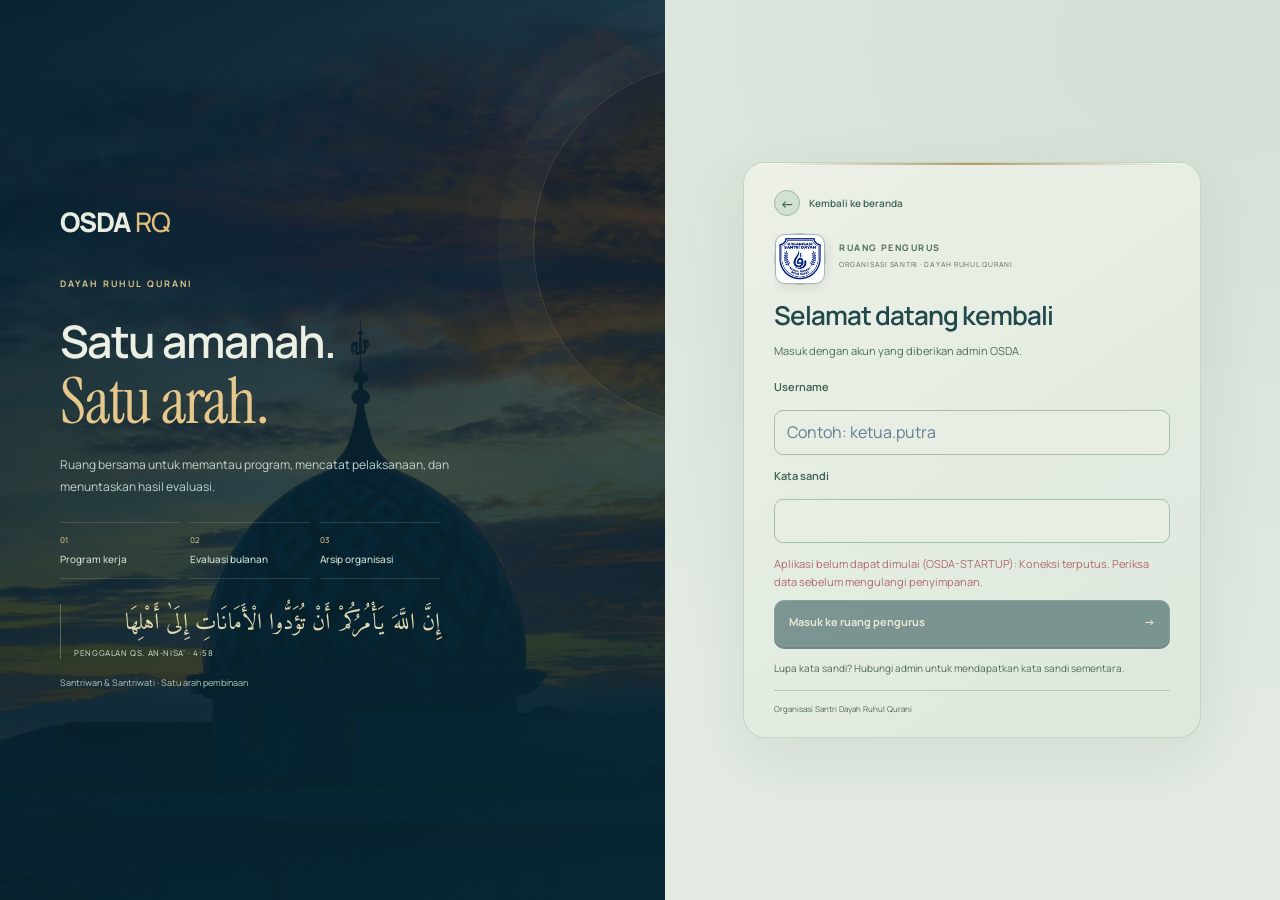
==== commit 1a226f8f: "Gunakan logo HD resmi OSDA dan sinkronkan presentasi" ====
--- a/ruang-pengurus/index.html
+++ b/ruang-pengurus/index.html
@@ -13216,6 +13216,88 @@
       display: none !important;
     }
   }
+/* Canonical HD shield. Preserve the complete artwork, including both text lines. */
+.logo-frame.osda-logo-hd-frame {
+  display: grid;
+  place-items: center;
+  background: #fff;
+}
+.logo-frame img.osda-logo-hd,
+#login-screen .login-logo img.osda-logo-hd,
+#login-screen.access-fit .login-logo img.osda-logo-hd,
+.meeting-intro-emblem .logo-frame img.osda-logo-hd,
+.meeting-mode .meeting-seal .logo-frame img.osda-logo-hd {
+  position: static !important;
+  inset: auto !important;
+  display: block;
+  width: 100% !important;
+  height: 100% !important;
+  max-width: 100% !important;
+  max-height: 100% !important;
+  object-fit: contain !important;
+  transform: none !important;
+  border-radius: 0 !important;
+  filter: none !important;
+  padding: 3px;
+}
+#login-screen .login-logo .osda-logo-hd-frame {
+  width: 100%;
+  height: 100%;
+  border-radius: 10px;
+  border: 1px solid #a3b7b5;
+}
+.meeting-intro-emblem .osda-logo-hd-frame,
+.meeting-mode .meeting-seal .osda-logo-hd-frame {
+  border-radius: 9px !important;
+  background: #fff !important;
+}
+#workspace .workspace-hero-emblem .osda-logo-hd-frame {
+  position: absolute;
+  inset: 13px;
+  width: 90px;
+  height: 90px;
+  background: transparent;
+  border-radius: 0;
+  box-shadow: none;
+  mix-blend-mode: multiply;
+  opacity: 0.28;
+}
+#workspace .workspace-hero-emblem img.osda-logo-hd {
+  position: static !important;
+  inset: auto !important;
+  width: 100% !important;
+  height: 100% !important;
+  object-fit: contain !important;
+  transform: none !important;
+  filter: none !important;
+  padding: 0;
+  opacity: 1;
+}
+.landing-logo {
+  background: #fff;
+  border-radius: 9px;
+}
+.landing-logo img.osda-logo-hd,
+.identity-logo-wrap img.osda-logo-hd {
+  width: 100%;
+  height: 100%;
+  max-width: 100%;
+  max-height: 100%;
+  object-fit: contain;
+  border-radius: 0;
+  transform: none;
+  padding: 3px;
+}
+.identity-logo-wrap {
+  background: #fff;
+  border-radius: 12px;
+  overflow: visible;
+}
+.identity-logo-wrap img.osda-logo-hd { padding: 4px; }
+@media print {
+  .report-letterhead img { object-fit: contain; }
+}
+
 </style>
 
   <link rel="stylesheet" href="../assets/access.css"><script defer src="../assets/access.js"></script><style>.archive-unified-note{margin:0 0 14px;padding:10px 14px;border-left:2px solid #b39b61;background:#dbe9e7;color:#365a66;font-size:12px}</style></head>
@@ -13253,13 +13335,7 @@
         >
         <div class="login-panel-body">
           <div class="login-brandline">
-            <div class="login-logo"><span class="logo-frame"
-  ><img
-    alt="Logo OSDA RQ"
-    width="116"
-    height="116"
-    src="../assets/osda-logo.png"
-/></span>
+            <div class="login-logo"><span class="logo-frame osda-logo-hd-frame"><img class="osda-logo-hd" alt="Logo OSDA RQ — Ruhul Qurani Aceh Barat" width="1254" height="1254" decoding="async" src="../assets/osda-logo.png" /></span>
 </div>
             <span class="eyebrow"
               >RUANG PENGURUS<small
@@ -13393,13 +13469,7 @@
       <a class="skip" href="#content">Lewati ke konten</a>
       <aside class="sidebar" id="sidebar">
         <div class="brand">
-          <span class="logo-frame"
-  ><img
-    alt="Logo OSDA RQ"
-    width="116"
-    height="116"
-    src="../assets/osda-logo.png"
-/></span>
+          <span class="logo-frame osda-logo-hd-frame"><img class="osda-logo-hd" alt="Logo OSDA RQ — Ruhul Qurani Aceh Barat" width="1254" height="1254" decoding="async" src="../assets/osda-logo.png" /></span>
 
           <div class="brand-text">OSDA RQ<small>DAYAH RUHUL QURANI</small></div>
           <button
@@ -13565,13 +13635,7 @@
                 <span
                   class="workspace-hero-orbit workspace-hero-orbit-inner"
                 ></span>
-                <span class="logo-frame"
-  ><img
-    alt="Logo OSDA RQ"
-    width="116"
-    height="116"
-    src="../assets/osda-logo.png"
-/></span>
+                <span class="logo-frame osda-logo-hd-frame"><img class="osda-logo-hd" alt="Logo OSDA RQ — Ruhul Qurani Aceh Barat" width="1254" height="1254" decoding="async" src="../assets/osda-logo.png" /></span>
 
               </div>
               <svg
@@ -13783,13 +13847,7 @@
     >
       <div class="account-cover">
         <div class="account-cover-art" aria-hidden="true">
-          <span class="logo-frame"
-  ><img
-    alt="Logo OSDA RQ"
-    width="116"
-    height="116"
-    src="../assets/osda-logo.png"
-/></span>
+          <span class="logo-frame osda-logo-hd-frame"><img class="osda-logo-hd" alt="Logo OSDA RQ — Ruhul Qurani Aceh Barat" width="1254" height="1254" decoding="async" src="../assets/osda-logo.png" /></span>
 <span></span>
         </div>
         <div class="account-cover-top">
@@ -13922,13 +13980,7 @@
       <span class="meeting-corner corner-sw" aria-hidden="true"></span>
       <span class="meeting-corner corner-se" aria-hidden="true"></span>
       <header class="meeting-top">
-        <div class="meeting-seal"><span class="logo-frame"
-  ><img
-    alt="Logo OSDA RQ"
-    width="116"
-    height="116"
-    src="../assets/osda-logo.png"
-/></span>
+        <div class="meeting-seal"><span class="logo-frame osda-logo-hd-frame"><img class="osda-logo-hd" alt="Logo OSDA RQ — Ruhul Qurani Aceh Barat" width="1254" height="1254" decoding="async" src="../assets/osda-logo.png" /></span>
 </div>
         <div class="meeting-heading">
           <p class="meeting-institution" id="meeting-institution">
